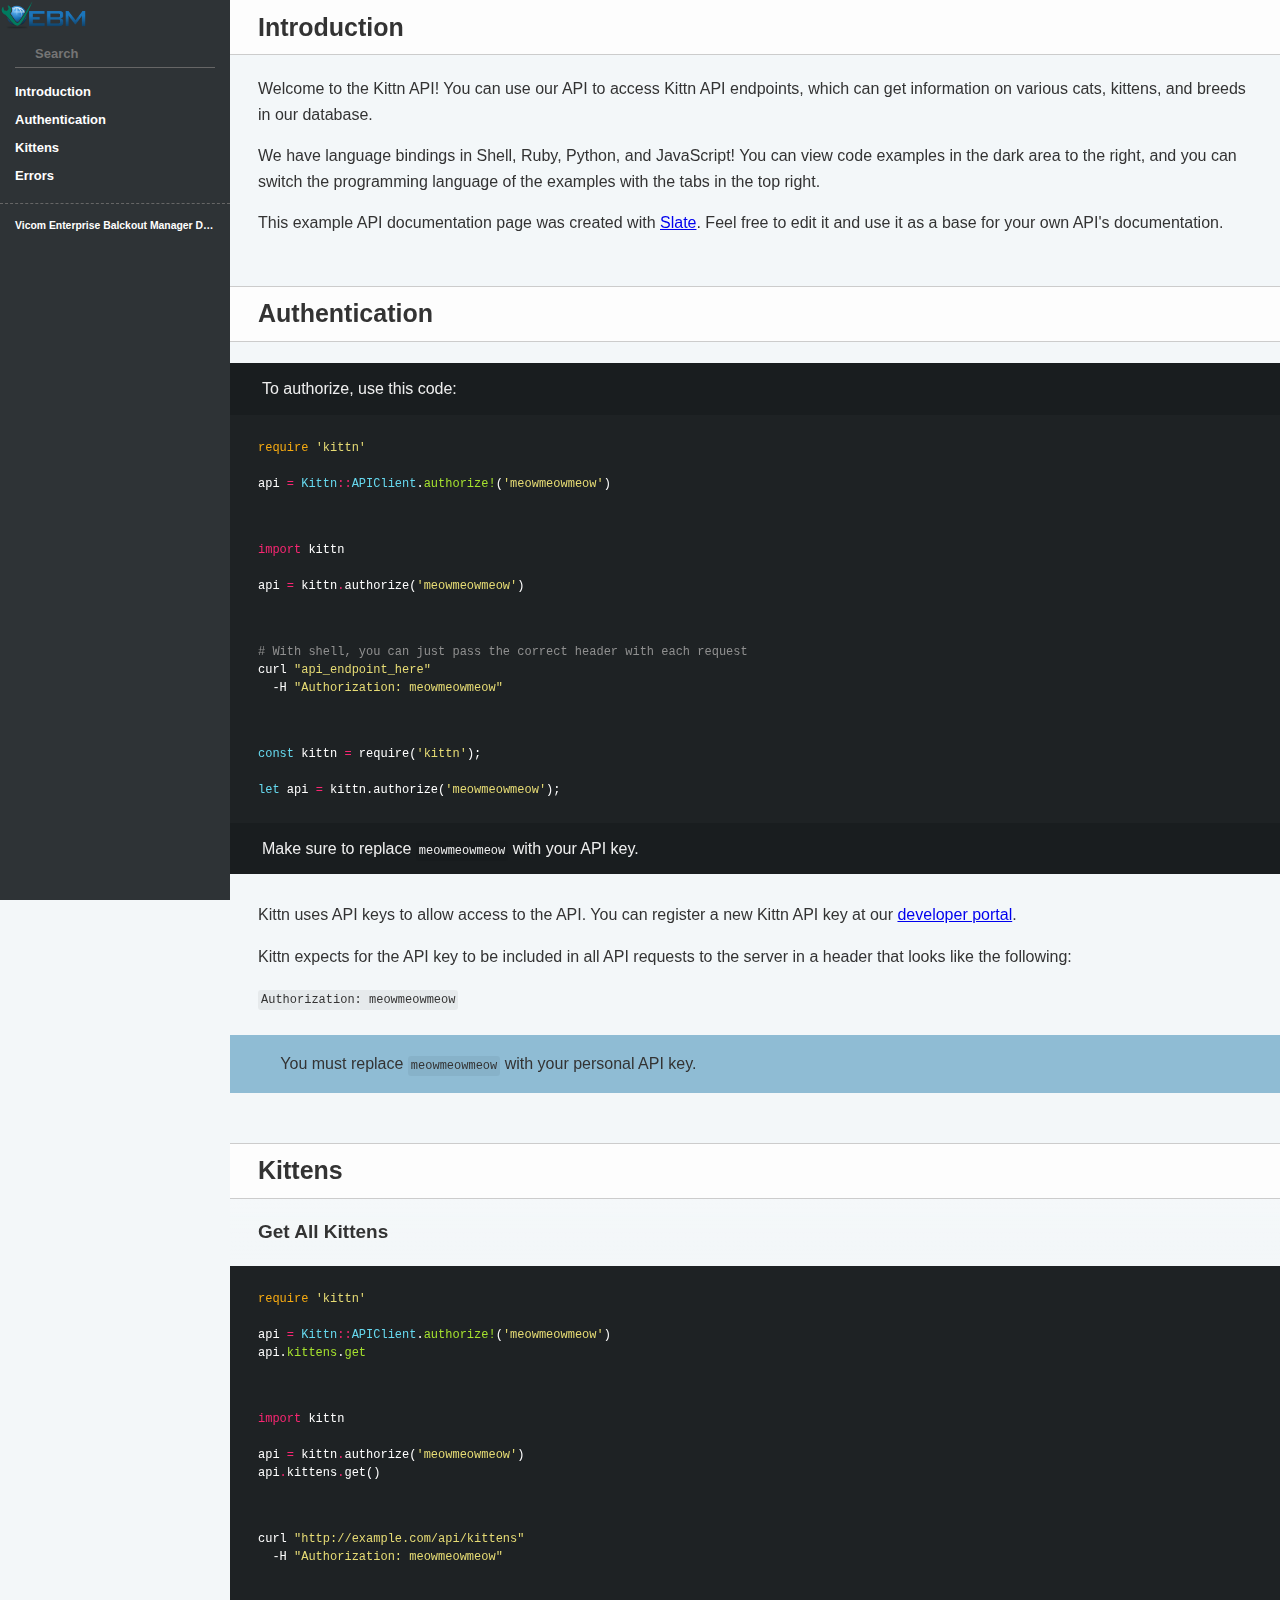
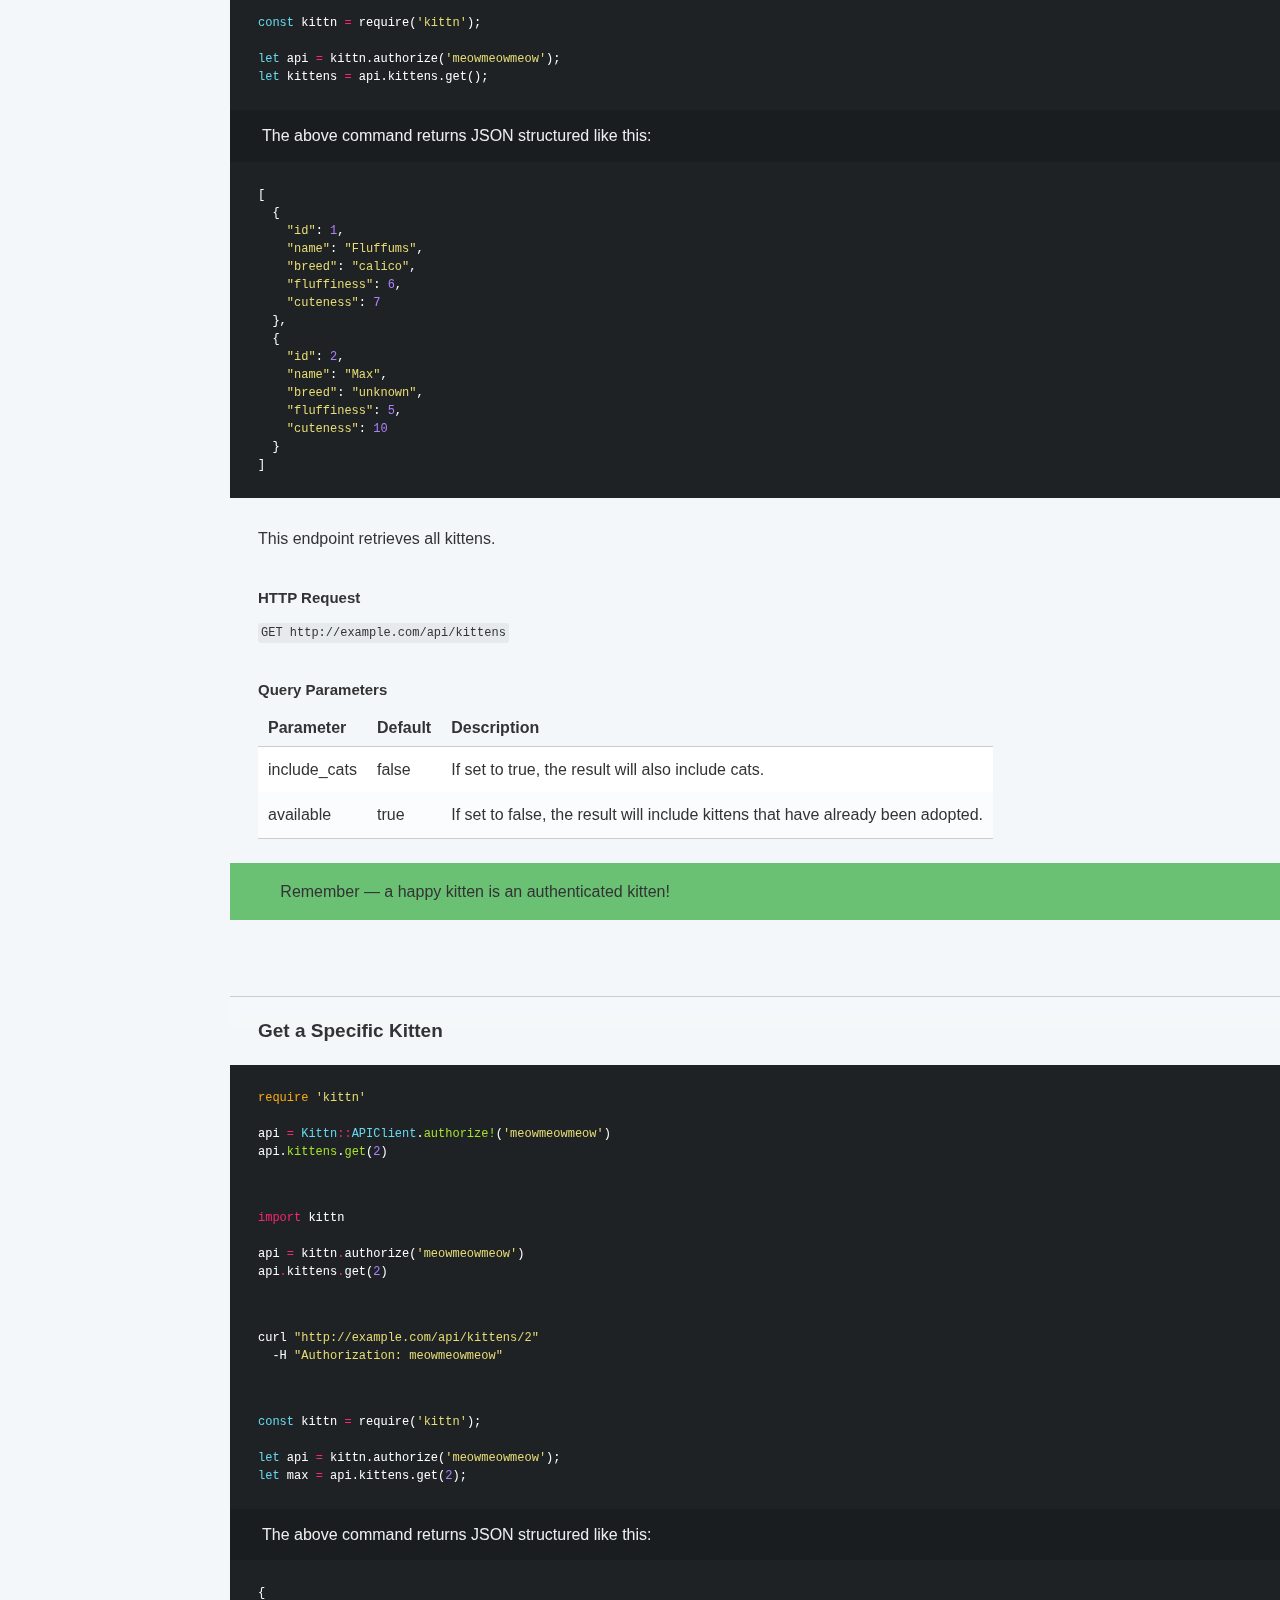
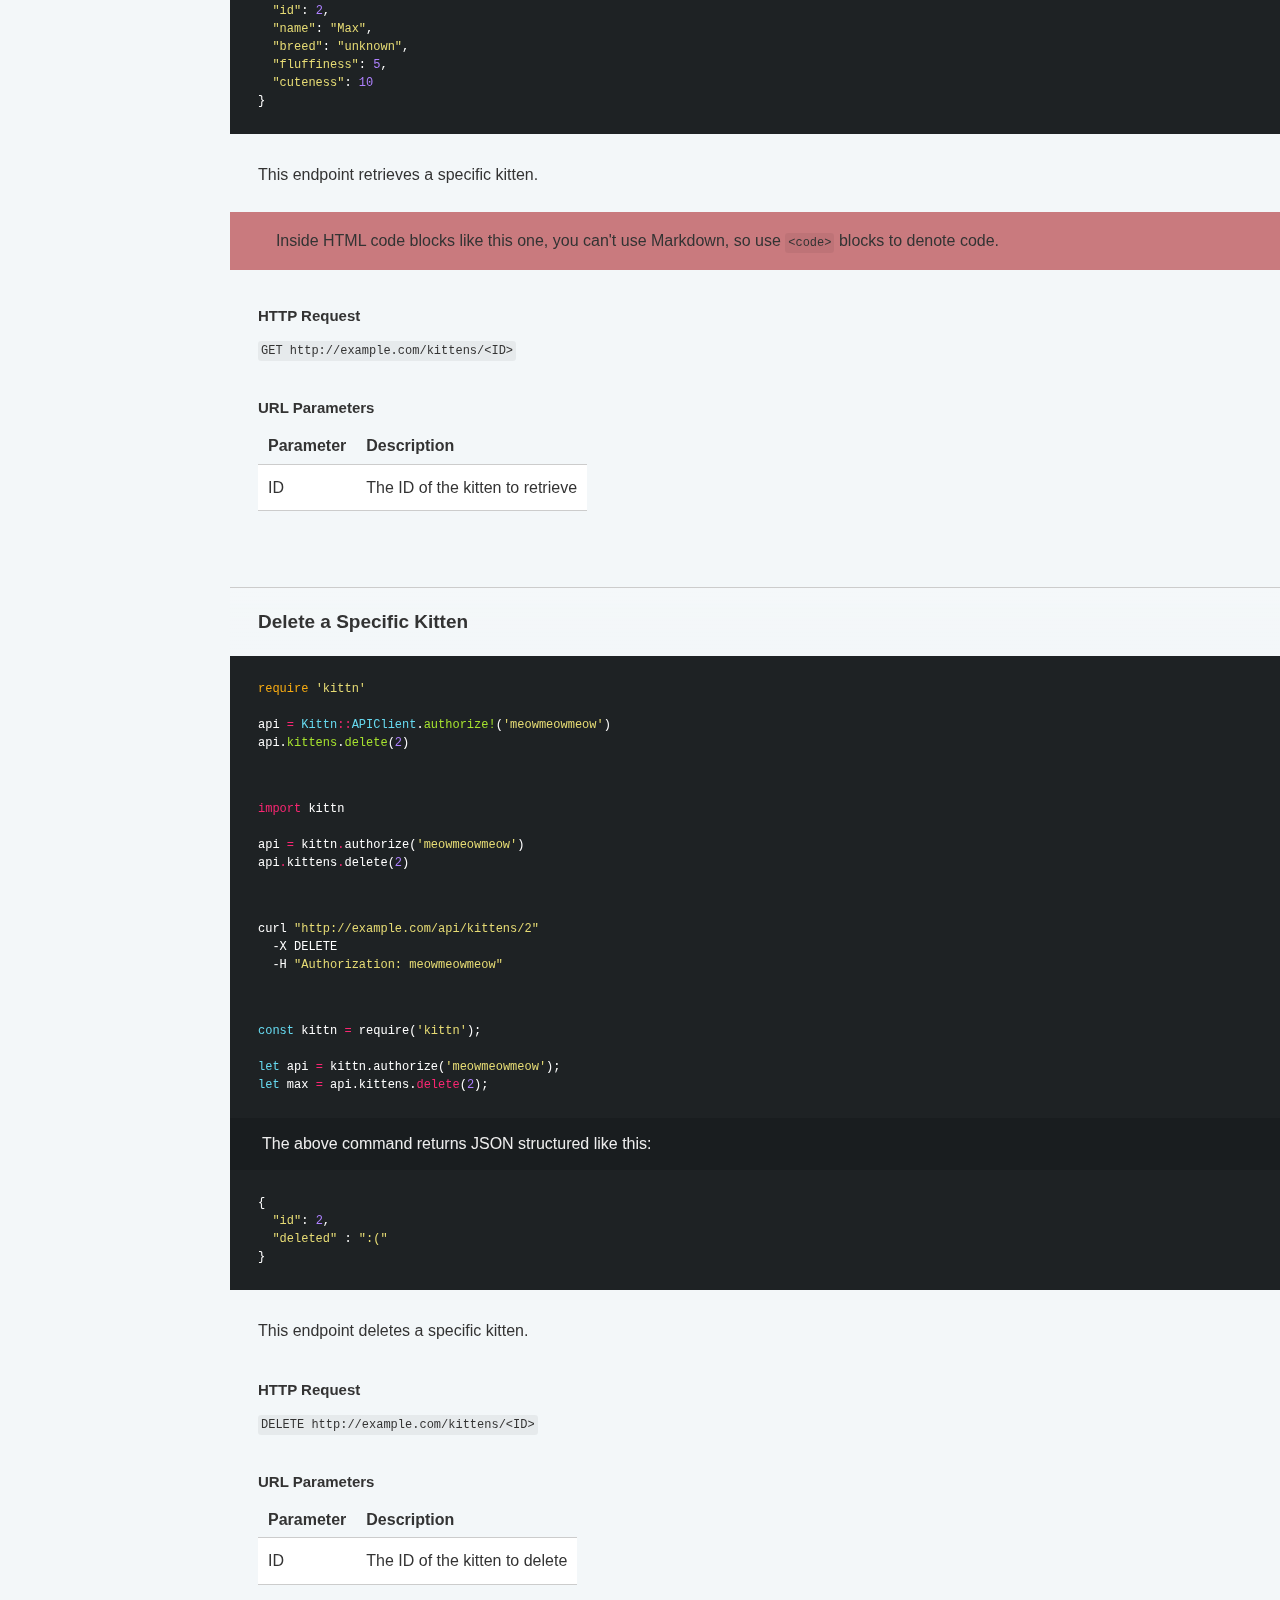
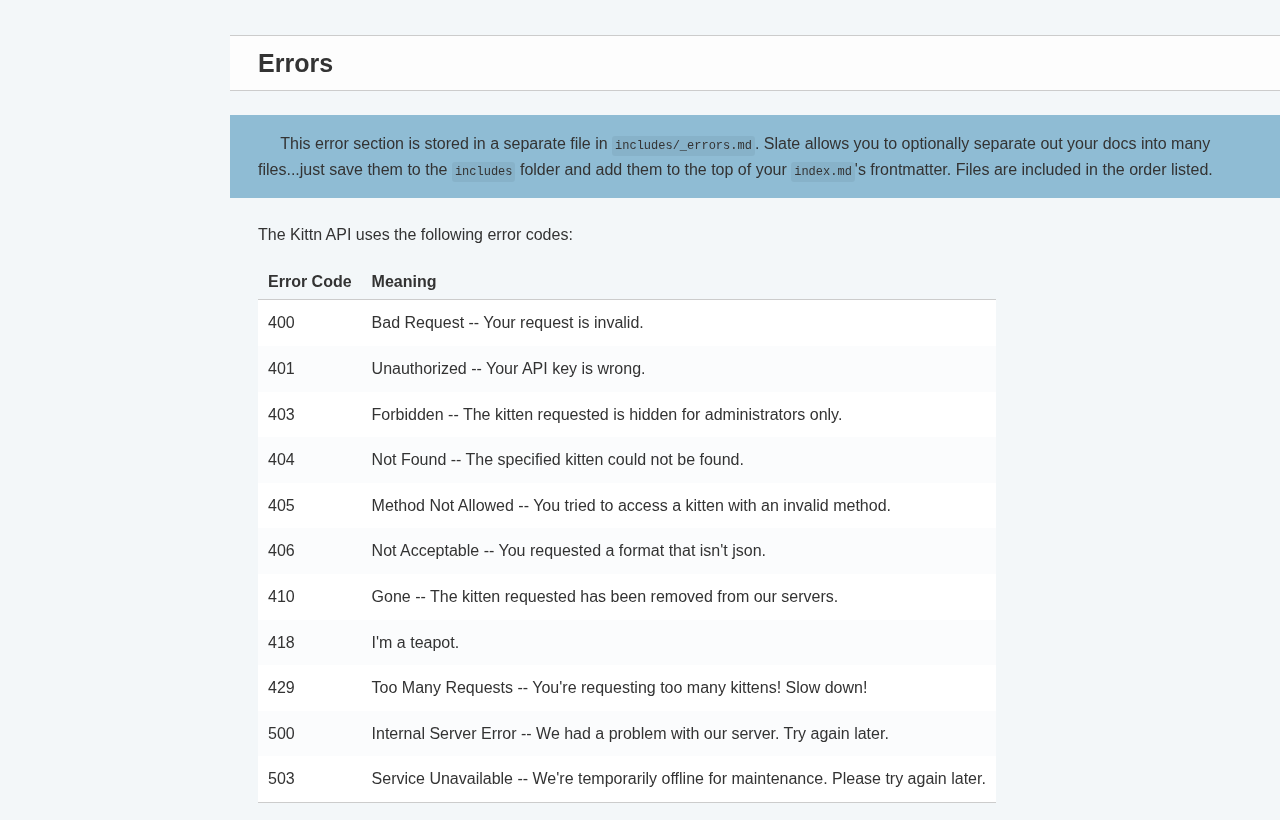
==== vebm.html @ 48ea7a24 "publish: Update index.md" ====
<!doctype html>
<html>
  <head>
    <meta charset="utf-8">
    <meta content="IE=edge,chrome=1" http-equiv="X-UA-Compatible">
    <meta name="viewport" content="width=device-width, initial-scale=1, maximum-scale=1">
    <title>EBM Reference</title>

    <style>
      .highlight table td { padding: 5px; }
.highlight table pre { margin: 0; }
.highlight .gh {
  color: #999999;
}
.highlight .sr {
  color: #f6aa11;
}
.highlight .go {
  color: #888888;
}
.highlight .gp {
  color: #555555;
}
.highlight .gs {
}
.highlight .gu {
  color: #aaaaaa;
}
.highlight .nb {
  color: #f6aa11;
}
.highlight .cm {
  color: #75715e;
}
.highlight .cp {
  color: #75715e;
}
.highlight .c1 {
  color: #75715e;
}
.highlight .cs {
  color: #75715e;
}
.highlight .c, .highlight .cd {
  color: #75715e;
}
.highlight .err {
  color: #960050;
}
.highlight .gr {
  color: #960050;
}
.highlight .gt {
  color: #960050;
}
.highlight .gd {
  color: #49483e;
}
.highlight .gi {
  color: #49483e;
}
.highlight .ge {
  color: #49483e;
}
.highlight .kc {
  color: #66d9ef;
}
.highlight .kd {
  color: #66d9ef;
}
.highlight .kr {
  color: #66d9ef;
}
.highlight .no {
  color: #66d9ef;
}
.highlight .kt {
  color: #66d9ef;
}
.highlight .mf {
  color: #ae81ff;
}
.highlight .mh {
  color: #ae81ff;
}
.highlight .il {
  color: #ae81ff;
}
.highlight .mi {
  color: #ae81ff;
}
.highlight .mo {
  color: #ae81ff;
}
.highlight .m, .highlight .mb, .highlight .mx {
  color: #ae81ff;
}
.highlight .sc {
  color: #ae81ff;
}
.highlight .se {
  color: #ae81ff;
}
.highlight .ss {
  color: #ae81ff;
}
.highlight .sd {
  color: #e6db74;
}
.highlight .s2 {
  color: #e6db74;
}
.highlight .sb {
  color: #e6db74;
}
.highlight .sh {
  color: #e6db74;
}
.highlight .si {
  color: #e6db74;
}
.highlight .sx {
  color: #e6db74;
}
.highlight .s1 {
  color: #e6db74;
}
.highlight .s {
  color: #e6db74;
}
.highlight .na {
  color: #a6e22e;
}
.highlight .nc {
  color: #a6e22e;
}
.highlight .nd {
  color: #a6e22e;
}
.highlight .ne {
  color: #a6e22e;
}
.highlight .nf {
  color: #a6e22e;
}
.highlight .vc {
  color: #ffffff;
}
.highlight .nn {
  color: #ffffff;
}
.highlight .nl {
  color: #ffffff;
}
.highlight .ni {
  color: #ffffff;
}
.highlight .bp {
  color: #ffffff;
}
.highlight .vg {
  color: #ffffff;
}
.highlight .vi {
  color: #ffffff;
}
.highlight .nv {
  color: #ffffff;
}
.highlight .w {
  color: #ffffff;
}
.highlight {
  color: #ffffff;
}
.highlight .n, .highlight .py, .highlight .nx {
  color: #ffffff;
}
.highlight .ow {
  color: #f92672;
}
.highlight .nt {
  color: #f92672;
}
.highlight .k, .highlight .kv {
  color: #f92672;
}
.highlight .kn {
  color: #f92672;
}
.highlight .kp {
  color: #f92672;
}
.highlight .o {
  color: #f92672;
}
    </style>
    <link href="stylesheets/screen.css" rel="stylesheet" media="screen" />
    <link href="stylesheets/print.css" rel="stylesheet" media="print" />
      <script src="javascripts/all.js"></script>
  </head>

  <body class="vebm" data-languages="[&quot;shell&quot;,&quot;ruby&quot;,&quot;python&quot;,&quot;javascript&quot;]">
    <a href="#" id="nav-button">
      <span>
        NAV
        <img src="images/navbar.png" alt="Navbar" />
      </span>
    </a>
    <div class="toc-wrapper">
      <img src="images/logo.png" class="logo" alt="Logo" />
        <div class="lang-selector">
              <a href="#" data-language-name="shell">shell</a>
              <a href="#" data-language-name="ruby">ruby</a>
              <a href="#" data-language-name="python">python</a>
              <a href="#" data-language-name="javascript">javascript</a>
        </div>
        <div class="search">
          <input type="text" class="search" id="input-search" placeholder="Search">
        </div>
        <ul class="search-results"></ul>
      <ul id="toc" class="toc-list-h1">
          <li>
            <a href="#introduction" class="toc-h1 toc-link" data-title="Introduction">Introduction</a>
          </li>
          <li>
            <a href="#authentication" class="toc-h1 toc-link" data-title="Authentication">Authentication</a>
          </li>
          <li>
            <a href="#kittens" class="toc-h1 toc-link" data-title="Kittens">Kittens</a>
              <ul class="toc-list-h2">
                  <li>
                    <a href="#get-all-kittens" class="toc-h2 toc-link" data-title="Get All Kittens">Get All Kittens</a>
                  </li>
                  <li>
                    <a href="#get-a-specific-kitten" class="toc-h2 toc-link" data-title="Get a Specific Kitten">Get a Specific Kitten</a>
                  </li>
                  <li>
                    <a href="#delete-a-specific-kitten" class="toc-h2 toc-link" data-title="Delete a Specific Kitten">Delete a Specific Kitten</a>
                  </li>
              </ul>
          </li>
          <li>
            <a href="#errors" class="toc-h1 toc-link" data-title="Errors">Errors</a>
          </li>
      </ul>
        <ul class="toc-footer">
            <li><a href='https://tumuvamsi.github.io/slate/'>Vicom Enterprise Balckout Manager Documentation</a></li>
        </ul>
    </div>
    <div class="page-wrapper">
      <div class="dark-box"></div>
      <div class="content">
        <h1 id='introduction'>Introduction</h1>
<p>Welcome to the Kittn API! You can use our API to access Kittn API endpoints, which can get information on various cats, kittens, and breeds in our database.</p>

<p>We have language bindings in Shell, Ruby, Python, and JavaScript! You can view code examples in the dark area to the right, and you can switch the programming language of the examples with the tabs in the top right.</p>

<p>This example API documentation page was created with <a href="https://github.com/lord/slate">Slate</a>. Feel free to edit it and use it as a base for your own API&#39;s documentation.</p>
<h1 id='authentication'>Authentication</h1>
<blockquote>
<p>To authorize, use this code:</p>
</blockquote>
<pre class="highlight ruby tab-ruby"><code><span class="nb">require</span> <span class="s1">'kittn'</span>

<span class="n">api</span> <span class="o">=</span> <span class="no">Kittn</span><span class="o">::</span><span class="no">APIClient</span><span class="p">.</span><span class="nf">authorize!</span><span class="p">(</span><span class="s1">'meowmeowmeow'</span><span class="p">)</span>
</code></pre><pre class="highlight python tab-python"><code><span class="kn">import</span> <span class="nn">kittn</span>

<span class="n">api</span> <span class="o">=</span> <span class="n">kittn</span><span class="o">.</span><span class="n">authorize</span><span class="p">(</span><span class="s">'meowmeowmeow'</span><span class="p">)</span>
</code></pre><pre class="highlight shell tab-shell"><code><span class="c"># With shell, you can just pass the correct header with each request</span>
curl <span class="s2">"api_endpoint_here"</span>
  -H <span class="s2">"Authorization: meowmeowmeow"</span>
</code></pre><pre class="highlight javascript tab-javascript"><code><span class="kr">const</span> <span class="nx">kittn</span> <span class="o">=</span> <span class="nx">require</span><span class="p">(</span><span class="s1">'kittn'</span><span class="p">);</span>

<span class="kd">let</span> <span class="nx">api</span> <span class="o">=</span> <span class="nx">kittn</span><span class="p">.</span><span class="nx">authorize</span><span class="p">(</span><span class="s1">'meowmeowmeow'</span><span class="p">);</span>
</code></pre>
<blockquote>
<p>Make sure to replace <code>meowmeowmeow</code> with your API key.</p>
</blockquote>

<p>Kittn uses API keys to allow access to the API. You can register a new Kittn API key at our <a href="http://example.com/developers">developer portal</a>.</p>

<p>Kittn expects for the API key to be included in all API requests to the server in a header that looks like the following:</p>

<p><code>Authorization: meowmeowmeow</code></p>

<aside class="notice">
You must replace <code>meowmeowmeow</code> with your personal API key.
</aside>
<h1 id='kittens'>Kittens</h1><h2 id='get-all-kittens'>Get All Kittens</h2><pre class="highlight ruby tab-ruby"><code><span class="nb">require</span> <span class="s1">'kittn'</span>

<span class="n">api</span> <span class="o">=</span> <span class="no">Kittn</span><span class="o">::</span><span class="no">APIClient</span><span class="p">.</span><span class="nf">authorize!</span><span class="p">(</span><span class="s1">'meowmeowmeow'</span><span class="p">)</span>
<span class="n">api</span><span class="p">.</span><span class="nf">kittens</span><span class="p">.</span><span class="nf">get</span>
</code></pre><pre class="highlight python tab-python"><code><span class="kn">import</span> <span class="nn">kittn</span>

<span class="n">api</span> <span class="o">=</span> <span class="n">kittn</span><span class="o">.</span><span class="n">authorize</span><span class="p">(</span><span class="s">'meowmeowmeow'</span><span class="p">)</span>
<span class="n">api</span><span class="o">.</span><span class="n">kittens</span><span class="o">.</span><span class="n">get</span><span class="p">()</span>
</code></pre><pre class="highlight shell tab-shell"><code>curl <span class="s2">"http://example.com/api/kittens"</span>
  -H <span class="s2">"Authorization: meowmeowmeow"</span>
</code></pre><pre class="highlight javascript tab-javascript"><code><span class="kr">const</span> <span class="nx">kittn</span> <span class="o">=</span> <span class="nx">require</span><span class="p">(</span><span class="s1">'kittn'</span><span class="p">);</span>

<span class="kd">let</span> <span class="nx">api</span> <span class="o">=</span> <span class="nx">kittn</span><span class="p">.</span><span class="nx">authorize</span><span class="p">(</span><span class="s1">'meowmeowmeow'</span><span class="p">);</span>
<span class="kd">let</span> <span class="nx">kittens</span> <span class="o">=</span> <span class="nx">api</span><span class="p">.</span><span class="nx">kittens</span><span class="p">.</span><span class="nx">get</span><span class="p">();</span>
</code></pre>
<blockquote>
<p>The above command returns JSON structured like this:</p>
</blockquote>
<pre class="highlight json tab-json"><code><span class="p">[</span><span class="w">
  </span><span class="p">{</span><span class="w">
    </span><span class="s2">"id"</span><span class="p">:</span><span class="w"> </span><span class="mi">1</span><span class="p">,</span><span class="w">
    </span><span class="s2">"name"</span><span class="p">:</span><span class="w"> </span><span class="s2">"Fluffums"</span><span class="p">,</span><span class="w">
    </span><span class="s2">"breed"</span><span class="p">:</span><span class="w"> </span><span class="s2">"calico"</span><span class="p">,</span><span class="w">
    </span><span class="s2">"fluffiness"</span><span class="p">:</span><span class="w"> </span><span class="mi">6</span><span class="p">,</span><span class="w">
    </span><span class="s2">"cuteness"</span><span class="p">:</span><span class="w"> </span><span class="mi">7</span><span class="w">
  </span><span class="p">},</span><span class="w">
  </span><span class="p">{</span><span class="w">
    </span><span class="s2">"id"</span><span class="p">:</span><span class="w"> </span><span class="mi">2</span><span class="p">,</span><span class="w">
    </span><span class="s2">"name"</span><span class="p">:</span><span class="w"> </span><span class="s2">"Max"</span><span class="p">,</span><span class="w">
    </span><span class="s2">"breed"</span><span class="p">:</span><span class="w"> </span><span class="s2">"unknown"</span><span class="p">,</span><span class="w">
    </span><span class="s2">"fluffiness"</span><span class="p">:</span><span class="w"> </span><span class="mi">5</span><span class="p">,</span><span class="w">
    </span><span class="s2">"cuteness"</span><span class="p">:</span><span class="w"> </span><span class="mi">10</span><span class="w">
  </span><span class="p">}</span><span class="w">
</span><span class="p">]</span><span class="w">
</span></code></pre>
<p>This endpoint retrieves all kittens.</p>
<h3 id='http-request'>HTTP Request</h3>
<p><code>GET http://example.com/api/kittens</code></p>
<h3 id='query-parameters'>Query Parameters</h3>
<table><thead>
<tr>
<th>Parameter</th>
<th>Default</th>
<th>Description</th>
</tr>
</thead><tbody>
<tr>
<td>include_cats</td>
<td>false</td>
<td>If set to true, the result will also include cats.</td>
</tr>
<tr>
<td>available</td>
<td>true</td>
<td>If set to false, the result will include kittens that have already been adopted.</td>
</tr>
</tbody></table>

<aside class="success">
Remember — a happy kitten is an authenticated kitten!
</aside>
<h2 id='get-a-specific-kitten'>Get a Specific Kitten</h2><pre class="highlight ruby tab-ruby"><code><span class="nb">require</span> <span class="s1">'kittn'</span>

<span class="n">api</span> <span class="o">=</span> <span class="no">Kittn</span><span class="o">::</span><span class="no">APIClient</span><span class="p">.</span><span class="nf">authorize!</span><span class="p">(</span><span class="s1">'meowmeowmeow'</span><span class="p">)</span>
<span class="n">api</span><span class="p">.</span><span class="nf">kittens</span><span class="p">.</span><span class="nf">get</span><span class="p">(</span><span class="mi">2</span><span class="p">)</span>
</code></pre><pre class="highlight python tab-python"><code><span class="kn">import</span> <span class="nn">kittn</span>

<span class="n">api</span> <span class="o">=</span> <span class="n">kittn</span><span class="o">.</span><span class="n">authorize</span><span class="p">(</span><span class="s">'meowmeowmeow'</span><span class="p">)</span>
<span class="n">api</span><span class="o">.</span><span class="n">kittens</span><span class="o">.</span><span class="n">get</span><span class="p">(</span><span class="mi">2</span><span class="p">)</span>
</code></pre><pre class="highlight shell tab-shell"><code>curl <span class="s2">"http://example.com/api/kittens/2"</span>
  -H <span class="s2">"Authorization: meowmeowmeow"</span>
</code></pre><pre class="highlight javascript tab-javascript"><code><span class="kr">const</span> <span class="nx">kittn</span> <span class="o">=</span> <span class="nx">require</span><span class="p">(</span><span class="s1">'kittn'</span><span class="p">);</span>

<span class="kd">let</span> <span class="nx">api</span> <span class="o">=</span> <span class="nx">kittn</span><span class="p">.</span><span class="nx">authorize</span><span class="p">(</span><span class="s1">'meowmeowmeow'</span><span class="p">);</span>
<span class="kd">let</span> <span class="nx">max</span> <span class="o">=</span> <span class="nx">api</span><span class="p">.</span><span class="nx">kittens</span><span class="p">.</span><span class="nx">get</span><span class="p">(</span><span class="mi">2</span><span class="p">);</span>
</code></pre>
<blockquote>
<p>The above command returns JSON structured like this:</p>
</blockquote>
<pre class="highlight json tab-json"><code><span class="p">{</span><span class="w">
  </span><span class="s2">"id"</span><span class="p">:</span><span class="w"> </span><span class="mi">2</span><span class="p">,</span><span class="w">
  </span><span class="s2">"name"</span><span class="p">:</span><span class="w"> </span><span class="s2">"Max"</span><span class="p">,</span><span class="w">
  </span><span class="s2">"breed"</span><span class="p">:</span><span class="w"> </span><span class="s2">"unknown"</span><span class="p">,</span><span class="w">
  </span><span class="s2">"fluffiness"</span><span class="p">:</span><span class="w"> </span><span class="mi">5</span><span class="p">,</span><span class="w">
  </span><span class="s2">"cuteness"</span><span class="p">:</span><span class="w"> </span><span class="mi">10</span><span class="w">
</span><span class="p">}</span><span class="w">
</span></code></pre>
<p>This endpoint retrieves a specific kitten.</p>

<aside class="warning">Inside HTML code blocks like this one, you can't use Markdown, so use <code>&lt;code&gt;</code> blocks to denote code.</aside>
<h3 id='http-request-2'>HTTP Request</h3>
<p><code>GET http://example.com/kittens/&lt;ID&gt;</code></p>
<h3 id='url-parameters'>URL Parameters</h3>
<table><thead>
<tr>
<th>Parameter</th>
<th>Description</th>
</tr>
</thead><tbody>
<tr>
<td>ID</td>
<td>The ID of the kitten to retrieve</td>
</tr>
</tbody></table>
<h2 id='delete-a-specific-kitten'>Delete a Specific Kitten</h2><pre class="highlight ruby tab-ruby"><code><span class="nb">require</span> <span class="s1">'kittn'</span>

<span class="n">api</span> <span class="o">=</span> <span class="no">Kittn</span><span class="o">::</span><span class="no">APIClient</span><span class="p">.</span><span class="nf">authorize!</span><span class="p">(</span><span class="s1">'meowmeowmeow'</span><span class="p">)</span>
<span class="n">api</span><span class="p">.</span><span class="nf">kittens</span><span class="p">.</span><span class="nf">delete</span><span class="p">(</span><span class="mi">2</span><span class="p">)</span>
</code></pre><pre class="highlight python tab-python"><code><span class="kn">import</span> <span class="nn">kittn</span>

<span class="n">api</span> <span class="o">=</span> <span class="n">kittn</span><span class="o">.</span><span class="n">authorize</span><span class="p">(</span><span class="s">'meowmeowmeow'</span><span class="p">)</span>
<span class="n">api</span><span class="o">.</span><span class="n">kittens</span><span class="o">.</span><span class="n">delete</span><span class="p">(</span><span class="mi">2</span><span class="p">)</span>
</code></pre><pre class="highlight shell tab-shell"><code>curl <span class="s2">"http://example.com/api/kittens/2"</span>
  -X DELETE
  -H <span class="s2">"Authorization: meowmeowmeow"</span>
</code></pre><pre class="highlight javascript tab-javascript"><code><span class="kr">const</span> <span class="nx">kittn</span> <span class="o">=</span> <span class="nx">require</span><span class="p">(</span><span class="s1">'kittn'</span><span class="p">);</span>

<span class="kd">let</span> <span class="nx">api</span> <span class="o">=</span> <span class="nx">kittn</span><span class="p">.</span><span class="nx">authorize</span><span class="p">(</span><span class="s1">'meowmeowmeow'</span><span class="p">);</span>
<span class="kd">let</span> <span class="nx">max</span> <span class="o">=</span> <span class="nx">api</span><span class="p">.</span><span class="nx">kittens</span><span class="p">.</span><span class="k">delete</span><span class="p">(</span><span class="mi">2</span><span class="p">);</span>
</code></pre>
<blockquote>
<p>The above command returns JSON structured like this:</p>
</blockquote>
<pre class="highlight json tab-json"><code><span class="p">{</span><span class="w">
  </span><span class="s2">"id"</span><span class="p">:</span><span class="w"> </span><span class="mi">2</span><span class="p">,</span><span class="w">
  </span><span class="s2">"deleted"</span><span class="w"> </span><span class="p">:</span><span class="w"> </span><span class="s2">":("</span><span class="w">
</span><span class="p">}</span><span class="w">
</span></code></pre>
<p>This endpoint deletes a specific kitten.</p>
<h3 id='http-request-3'>HTTP Request</h3>
<p><code>DELETE http://example.com/kittens/&lt;ID&gt;</code></p>
<h3 id='url-parameters-2'>URL Parameters</h3>
<table><thead>
<tr>
<th>Parameter</th>
<th>Description</th>
</tr>
</thead><tbody>
<tr>
<td>ID</td>
<td>The ID of the kitten to delete</td>
</tr>
</tbody></table>
<h1 id='errors'>Errors</h1>
<aside class="notice">
This error section is stored in a separate file in <code>includes/_errors.md</code>. Slate allows you to optionally separate out your docs into many files...just save them to the <code>includes</code> folder and add them to the top of your <code>index.md</code>'s frontmatter. Files are included in the order listed.
</aside>

<p>The Kittn API uses the following error codes:</p>

<table><thead>
<tr>
<th>Error Code</th>
<th>Meaning</th>
</tr>
</thead><tbody>
<tr>
<td>400</td>
<td>Bad Request -- Your request is invalid.</td>
</tr>
<tr>
<td>401</td>
<td>Unauthorized -- Your API key is wrong.</td>
</tr>
<tr>
<td>403</td>
<td>Forbidden -- The kitten requested is hidden for administrators only.</td>
</tr>
<tr>
<td>404</td>
<td>Not Found -- The specified kitten could not be found.</td>
</tr>
<tr>
<td>405</td>
<td>Method Not Allowed -- You tried to access a kitten with an invalid method.</td>
</tr>
<tr>
<td>406</td>
<td>Not Acceptable -- You requested a format that isn&#39;t json.</td>
</tr>
<tr>
<td>410</td>
<td>Gone -- The kitten requested has been removed from our servers.</td>
</tr>
<tr>
<td>418</td>
<td>I&#39;m a teapot.</td>
</tr>
<tr>
<td>429</td>
<td>Too Many Requests -- You&#39;re requesting too many kittens! Slow down!</td>
</tr>
<tr>
<td>500</td>
<td>Internal Server Error -- We had a problem with our server. Try again later.</td>
</tr>
<tr>
<td>503</td>
<td>Service Unavailable -- We&#39;re temporarily offline for maintenance. Please try again later.</td>
</tr>
</tbody></table>

      </div>
      <div class="dark-box">
          <div class="lang-selector">
                <a href="#" data-language-name="shell">shell</a>
                <a href="#" data-language-name="ruby">ruby</a>
                <a href="#" data-language-name="python">python</a>
                <a href="#" data-language-name="javascript">javascript</a>
          </div>
      </div>
    </div>
  </body>
</html>
---- stylesheets/screen.css ----
/*! normalize.css v3.0.2 | MIT License | git.io/normalize */html{font-family:sans-serif;-ms-text-size-adjust:100%;-webkit-text-size-adjust:100%}body{margin:0}article,aside,details,figcaption,figure,footer,header,hgroup,main,menu,nav,section,summary{display:block}audio,canvas,progress,video{display:inline-block;vertical-align:baseline}audio:not([controls]){display:none;height:0}[hidden],template{display:none}a{background-color:transparent}a:active,a:hover{outline:0}abbr[title]{border-bottom:1px dotted}b,strong{font-weight:bold}dfn{font-style:italic}h1{font-size:2em;margin:0.67em 0}mark{background:#ff0;color:#000}small{font-size:80%}sub,sup{font-size:75%;line-height:0;position:relative;vertical-align:baseline}sup{top:-0.5em}sub{bottom:-0.25em}img{border:0}svg:not(:root){overflow:hidden}figure{margin:1em 40px}hr{box-sizing:content-box;height:0}pre{overflow:auto}code,kbd,pre,samp{font-family:monospace, monospace;font-size:1em}button,input,optgroup,select,textarea{color:inherit;font:inherit;margin:0}button{overflow:visible}button,select{text-transform:none}button,html input[type="button"],input[type="reset"],input[type="submit"]{-webkit-appearance:button;cursor:pointer}button[disabled],html input[disabled]{cursor:default}button::-moz-focus-inner,input::-moz-focus-inner{border:0;padding:0}input{line-height:normal}input[type="checkbox"],input[type="radio"]{box-sizing:border-box;padding:0}input[type="number"]::-webkit-inner-spin-button,input[type="number"]::-webkit-outer-spin-button{height:auto}input[type="search"]{-webkit-appearance:textfield;box-sizing:content-box}input[type="search"]::-webkit-search-cancel-button,input[type="search"]::-webkit-search-decoration{-webkit-appearance:none}fieldset{border:1px solid #c0c0c0;margin:0 2px;padding:0.35em 0.625em 0.75em}legend{border:0;padding:0}textarea{overflow:auto}optgroup{font-weight:bold}table{border-collapse:collapse;border-spacing:0}td,th{padding:0}.content h1,.content h2,.content h3,.content h4,.content h5,.content h6,html,body{font-family:-apple-system, BlinkMacSystemFont, "Segoe UI", Roboto, Helvetica, Arial, sans-serif, "Apple Color Emoji", "Segoe UI Emoji", "Segoe UI Symbol";font-size:14px}.content h1,.content h2,.content h3,.content h4,.content h5,.content h6{font-weight:bold}.content code,.content pre{font-family:Consolas, Menlo, Monaco, "Lucida Console", "Liberation Mono", "DejaVu Sans Mono", "Bitstream Vera Sans Mono", "Courier New", monospace, serif;font-size:12px;line-height:1.5}.content code{word-break:break-all;-webkit-hyphens:auto;-ms-hyphens:auto;hyphens:auto}@font-face{font-family:'slate';src:url(../fonts/slate.eot?-syv14m);src:url(../fonts/slate.eot?#iefix-syv14m) format("embedded-opentype"),url(../fonts/slate.woff2?-syv14m) format("woff2"),url(../fonts/slate.woff?-syv14m) format("woff"),url(../fonts/slate.ttf?-syv14m) format("truetype"),url(../fonts/slate.svg?-syv14m#slate) format("svg");font-weight:normal;font-style:normal}.content aside.warning:before,.content aside.notice:before,.content aside.success:before,.toc-wrapper>.search:before{font-family:'slate';speak:none;font-style:normal;font-weight:normal;font-variant:normal;text-transform:none;line-height:1}.content aside.warning:before{content:"\e600"}.content aside.notice:before{content:"\e602"}.content aside.success:before{content:"\e606"}.toc-wrapper>.search:before{content:"\e607"}html,body{color:#333;padding:0;margin:0;-webkit-font-smoothing:antialiased;-moz-osx-font-smoothing:grayscale;background-color:#F3F7F9;height:100%;-webkit-text-size-adjust:none}#toc>ul>li>a>span{float:right;background-color:#2484FF;border-radius:40px;width:20px}.toc-wrapper{transition:left 0.3s ease-in-out;overflow-y:auto;overflow-x:hidden;position:fixed;z-index:30;top:0;left:0;bottom:0;width:230px;background-color:#2E3336;font-size:13px;font-weight:bold}.toc-wrapper .lang-selector{display:none}.toc-wrapper .lang-selector a{padding-top:0.5em;padding-bottom:0.5em}.toc-wrapper .logo{display:block;max-width:100%;margin-bottom:0px}.toc-wrapper>.search{position:relative}.toc-wrapper>.search input{background:#2E3336;border-width:0 0 1px 0;border-color:#666;padding:6px 0 6px 20px;box-sizing:border-box;margin:10px 15px;width:200px;outline:none;color:#fff;border-radius:0}.toc-wrapper>.search:before{position:absolute;top:17px;left:15px;color:#fff}.toc-wrapper .search-results{margin-top:0;box-sizing:border-box;height:0;overflow-y:auto;overflow-x:hidden;transition-property:height, margin;transition-duration:180ms;transition-timing-function:ease-in-out;background:#1E2224}.toc-wrapper .search-results.visible{height:30%;margin-bottom:1em}.toc-wrapper .search-results li{margin:1em 15px;line-height:1}.toc-wrapper .search-results a{color:#fff;text-decoration:none}.toc-wrapper .search-results a:hover{text-decoration:underline}.toc-wrapper ul,.toc-wrapper li{list-style:none;margin:0;padding:0;line-height:28px}.toc-wrapper li{color:#fff;transition-property:background;transition-timing-function:linear;transition-duration:200ms}.toc-wrapper .toc-link.active{background-color:#0F75D4;color:#fff}.toc-wrapper .toc-link.active-parent{background-color:#1E2224;color:#fff}.toc-wrapper .toc-list-h2{display:none;background-color:#1E2224;font-weight:500}.toc-wrapper .toc-h2{padding-left:25px;font-size:12px}.toc-wrapper .toc-footer{padding:1em 0;margin-top:1em;border-top:1px dashed #666}.toc-wrapper .toc-footer li,.toc-wrapper .toc-footer a{color:#fff;text-decoration:none}.toc-wrapper .toc-footer a:hover{text-decoration:underline}.toc-wrapper .toc-footer li{font-size:0.8em;line-height:1.7;text-decoration:none}.toc-link,.toc-footer li{padding:0 15px 0 15px;display:block;overflow-x:hidden;white-space:nowrap;text-overflow:ellipsis;text-decoration:none;color:#fff;transition-property:background;transition-timing-function:linear;transition-duration:130ms}#nav-button{padding:0 1.5em 5em 0;display:none;position:fixed;top:0;left:0;z-index:100;color:#000;text-decoration:none;font-weight:bold;opacity:0.7;line-height:16px;transition:left 0.3s ease-in-out}#nav-button span{display:block;padding:6px 6px 6px;background-color:rgba(243,247,249,0.7);transform-origin:0 0;transform:rotate(-90deg) translate(-100%, 0);border-radius:0 0 0 5px}#nav-button img{height:16px;vertical-align:bottom}#nav-button:hover{opacity:1}#nav-button.open{left:230px}.page-wrapper{margin-left:230px;position:relative;z-index:10;background-color:#F3F7F9;min-height:100%;padding-bottom:1px}.page-wrapper .dark-box{width:50%;background-color:#2E3336;position:absolute;right:0;top:0;bottom:0}.page-wrapper .lang-selector{position:fixed;z-index:50;border-bottom:5px solid #2E3336}.lang-selector{background-color:#1E2224;width:100%;font-weight:bold}.lang-selector a{display:block;float:left;color:#fff;text-decoration:none;padding:0 10px;line-height:30px;outline:0}.lang-selector a:active,.lang-selector a:focus{background-color:#111;color:#fff}.lang-selector a.active{background-color:#2E3336;color:#fff}.lang-selector:after{content:'';clear:both;display:block}.content{-webkit-transform:translateZ(0);position:relative;z-index:30}.content:after{content:'';display:block;clear:both}.content>h1,.content>h2,.content>h3,.content>h4,.content>h5,.content>h6,.content>p,.content>table,.content>ul,.content>ol,.content>aside,.content>dl{margin-right:50%;padding:0 28px;box-sizing:border-box;display:block}.content>ul,.content>ol{padding-left:43px}.content>h1,.content>h2,.content>div{clear:both}.content h1{font-size:25px;padding-top:0.5em;padding-bottom:0.5em;margin-bottom:21px;margin-top:2em;border-top:1px solid #ccc;border-bottom:1px solid #ccc;background-color:#fdfdfd}.content h1:first-child,.content div:first-child+h1{border-top-width:0;margin-top:0}.content h2{font-size:19px;margin-top:4em;margin-bottom:0;border-top:1px solid #ccc;padding-top:1.2em;padding-bottom:1.2em;background-image:linear-gradient(to bottom, rgba(255,255,255,0.2), rgba(255,255,255,0))}.content h1+h2,.content h1+div+h2{margin-top:-21px;border-top:none}.content h3,.content h4,.content h5,.content h6{font-size:15px;margin-top:2.5em;margin-bottom:0.8em}.content h4,.content h5,.content h6{font-size:10px}.content hr{margin:2em 0;border-top:2px solid #2E3336;border-bottom:2px solid #F3F7F9}.content table{margin-bottom:1em;overflow:auto}.content table th,.content table td{text-align:left;vertical-align:top;line-height:1.6}.content table th code,.content table td code{white-space:nowrap}.content table th{padding:5px 10px;border-bottom:1px solid #ccc;vertical-align:bottom}.content table td{padding:10px}.content table tr:last-child{border-bottom:1px solid #ccc}.content table tr:nth-child(odd)>td{background-color:white}.content table tr:nth-child(even)>td{background-color:#fbfcfd}.content dt{font-weight:bold}.content dd{margin-left:15px}.content p,.content li,.content dt,.content dd{line-height:1.6;margin-top:0}.content img{max-width:100%}.content code{background-color:rgba(0,0,0,0.05);padding:3px;border-radius:3px}.content pre>code{background-color:transparent;padding:0}.content aside{padding-top:1em;padding-bottom:1em;margin-top:1.5em;margin-bottom:1.5em;background:#8fbcd4;line-height:1.6}.content aside.warning{background-color:#c97a7e}.content aside.success{background-color:#6ac174}.content aside:before{vertical-align:middle;padding-right:0.5em;font-size:14px}.content .search-highlight{padding:2px;margin:-3px;border-radius:4px;border:1px solid #F7E633;background:linear-gradient(to top left, #F7E633 0%, #F1D32F 100%)}.content pre,.content blockquote{background-color:#1E2224;color:#fff;margin:0;width:50%;float:right;clear:right;box-sizing:border-box}.content pre>p,.content blockquote>p{margin:0}.content pre a,.content blockquote a{color:#fff;text-decoration:none;border-bottom:dashed 1px #ccc}.content pre{padding-top:2em;padding-bottom:2em;padding:2em 28px}.content blockquote>p{background-color:#191D1F;padding:13px 2em;color:#eee}@media (max-width: 930px){.toc-wrapper{left:-230px}.toc-wrapper.open{left:0}.page-wrapper{margin-left:0}#nav-button{display:block}.toc-link{padding-top:0.3em;padding-bottom:0.3em}}@media (max-width: 700px){.dark-box{display:none}.content>h1,.content>h2,.content>h3,.content>h4,.content>h5,.content>h6,.content>p,.content>table,.content>ul,.content>ol,.content>aside,.content>dl{margin-right:0}.toc-wrapper .lang-selector{display:block}.page-wrapper .lang-selector{display:none}.content pre,.content blockquote{width:auto;float:none}.content>pre+h1,.content>blockquote+h1,.content>pre+h2,.content>blockquote+h2,.content>pre+h3,.content>blockquote+h3,.content>pre+h4,.content>blockquote+h4,.content>pre+h5,.content>blockquote+h5,.content>pre+h6,.content>blockquote+h6,.content>pre+p,.content>blockquote+p,.content>pre+table,.content>blockquote+table,.content>pre+ul,.content>blockquote+ul,.content>pre+ol,.content>blockquote+ol,.content>pre+aside,.content>blockquote+aside,.content>pre+dl,.content>blockquote+dl{margin-top:28px}}.highlight .c,.highlight .cm,.highlight .c1,.highlight .cs{color:#909090}.highlight,.highlight .w{background-color:#1E2224}.dark-box{display:none}.content>h1,.content>h2,.content>h3,.content>h4,.content>h5,.content>h6,.content>p,.content>table,.content>ul,.content>ol,.content>aside,.content>dl{margin-right:0}#slateWrapper .tocify-wrapper .lang-selector{display:block}#slateWrapper .page-wrapper .lang-selector{display:none}#slateWrapper .content>h1,#slateWrapper .content>h2,#slateWrapper .content>h3,#slateWrapper .content>h4,#slateWrapper .content>h5,#slateWrapper .content>h6,#slateWrapper .content>p,#slateWrapper .content>table,#slateWrapper .content>ul,#slateWrapper .content>ol,#slateWrapper .content>aside,#slateWrapper .content>dl{margin-right:auto}#slateWrapper .content pre,#slateWrapper .content blockquote{margin:0;width:100%;float:none;clear:right;max-height:none}body{font-size:16px}.content pre,.content blockquote{width:auto;float:none}.content>pre+h1,.content>blockquote+h1,.content>pre+h2,.content>blockquote+h2,.content>pre+h3,.content>blockquote+h3,.content>pre+h4,.content>blockquote+h4,.content>pre+h5,.content>blockquote+h5,.content>pre+h6,.content>blockquote+h6,.content>pre+p,.content>blockquote+p,.content>pre+table,.content>blockquote+table,.content>pre+ul,.content>blockquote+ul,.content>pre+ol,.content>blockquote+ol,.content>pre+aside,.content>blockquote+aside,.content>pre+dl,.content>blockquote+dl{margin-top:28px}
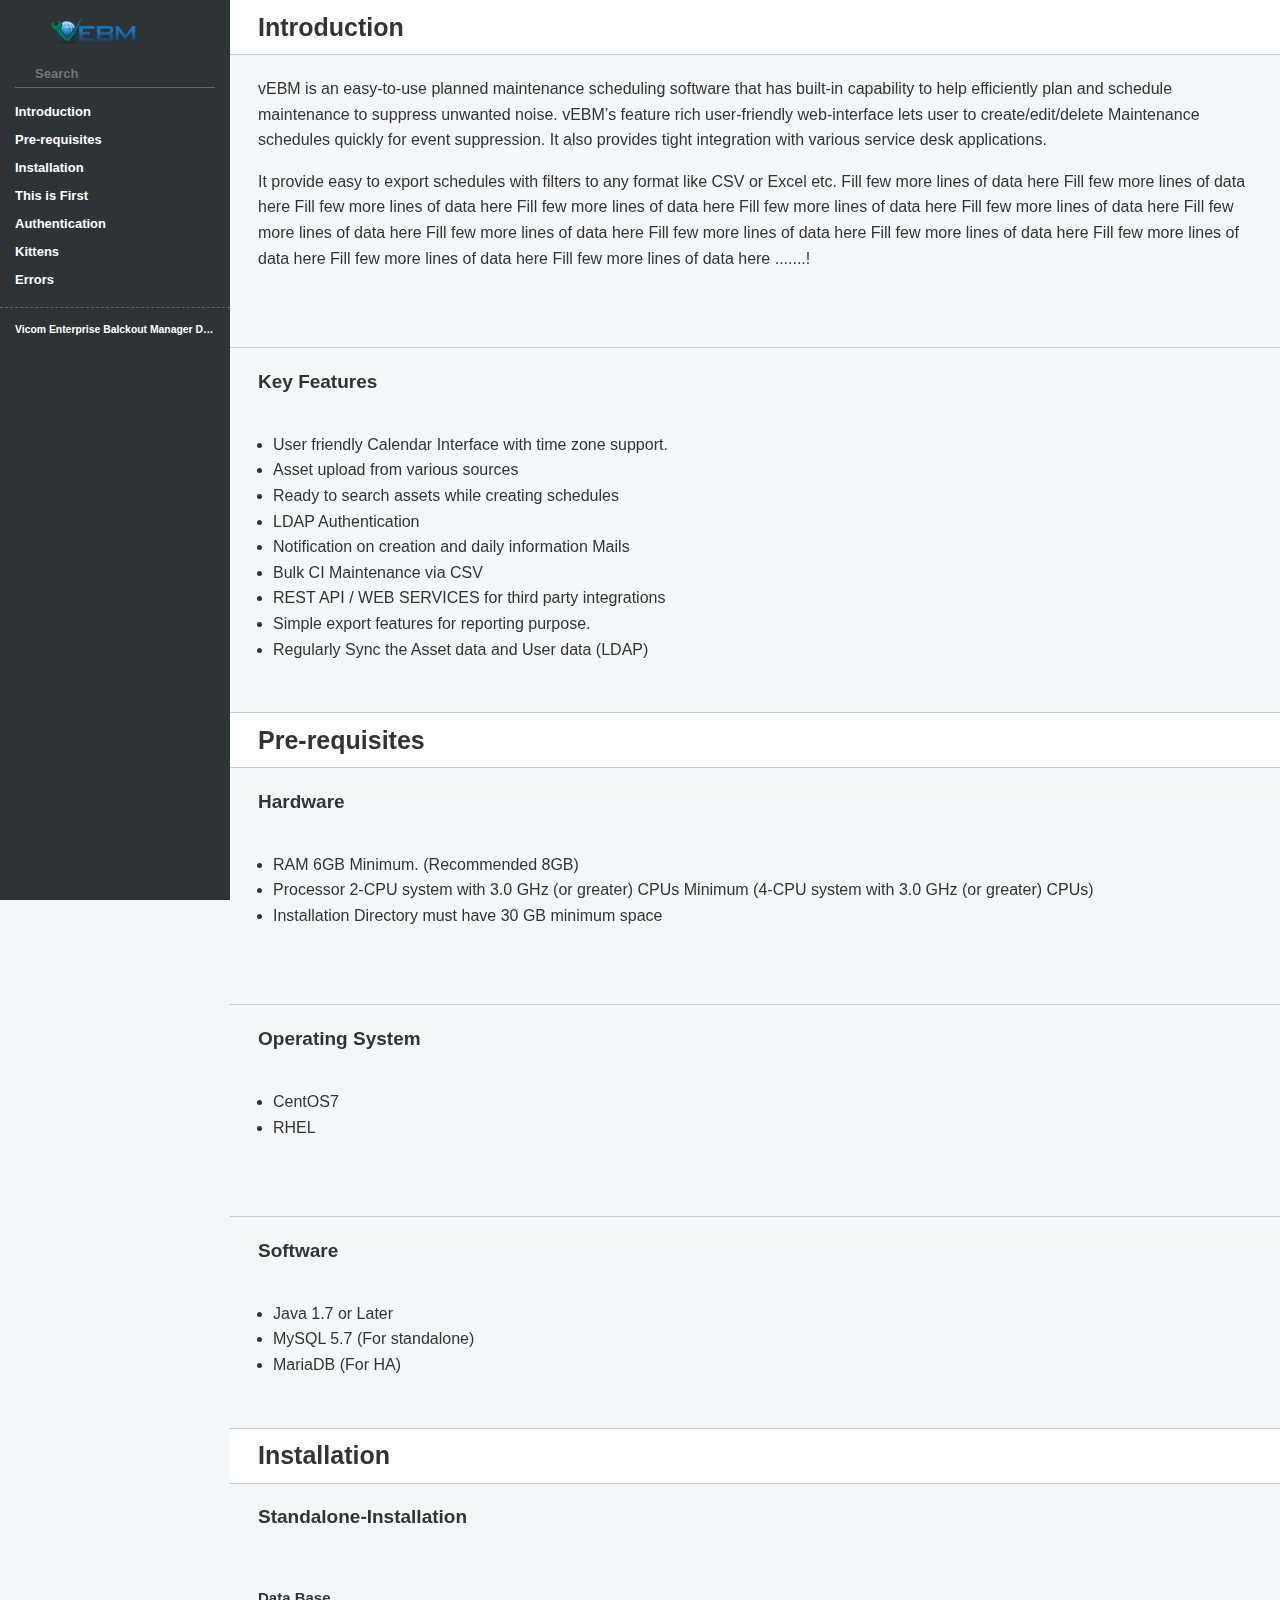
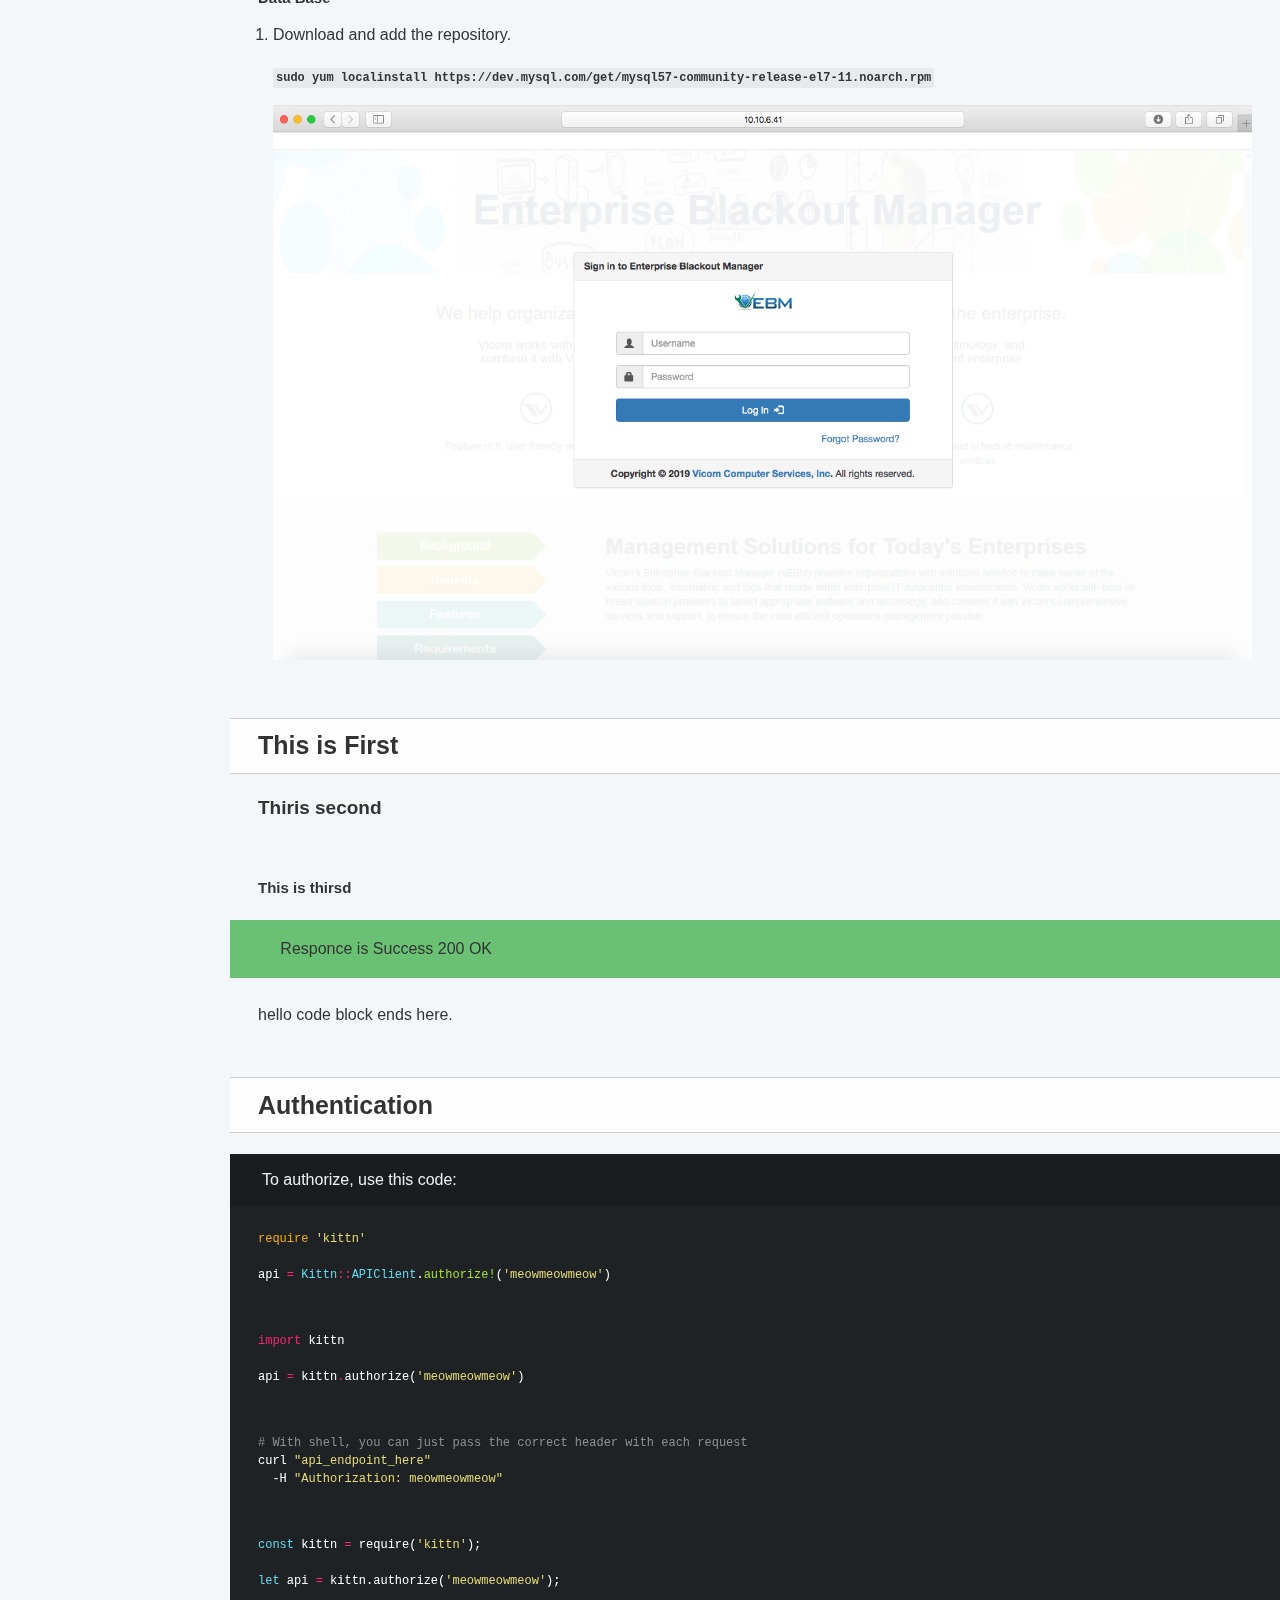
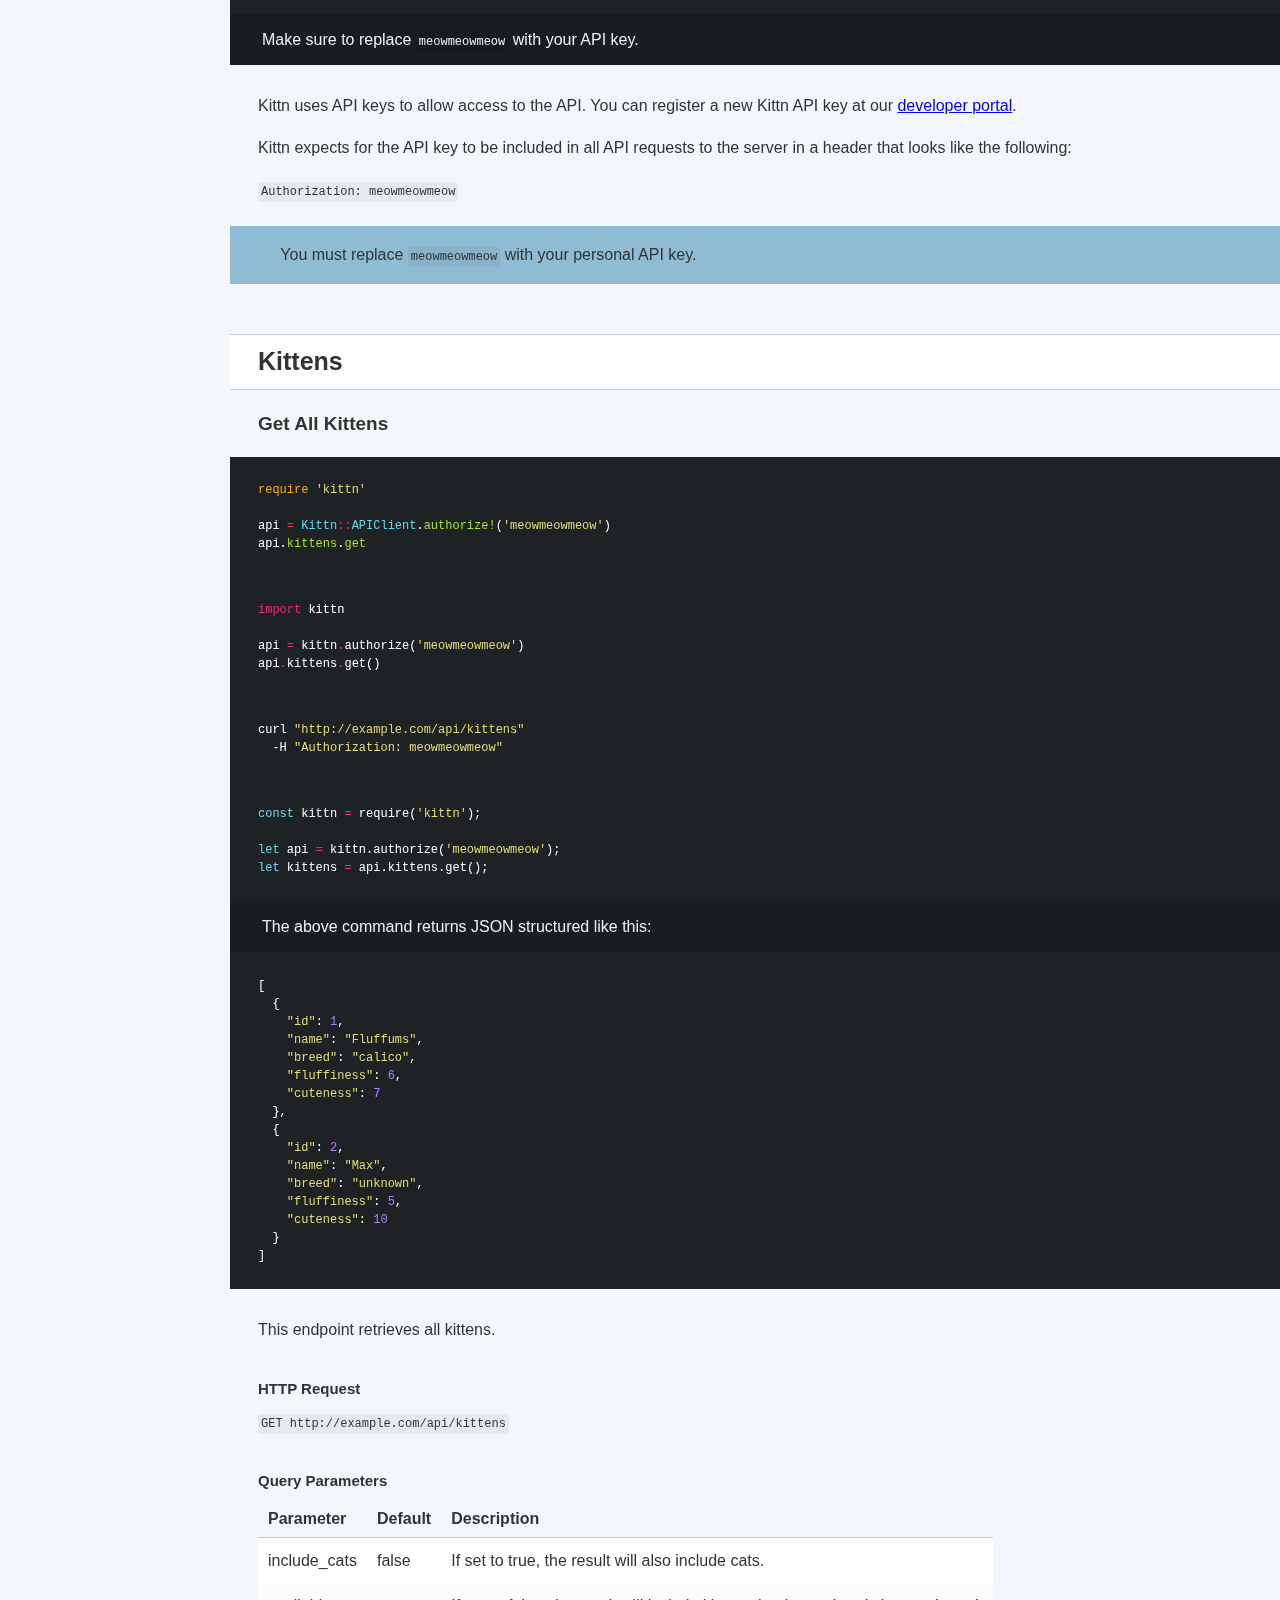
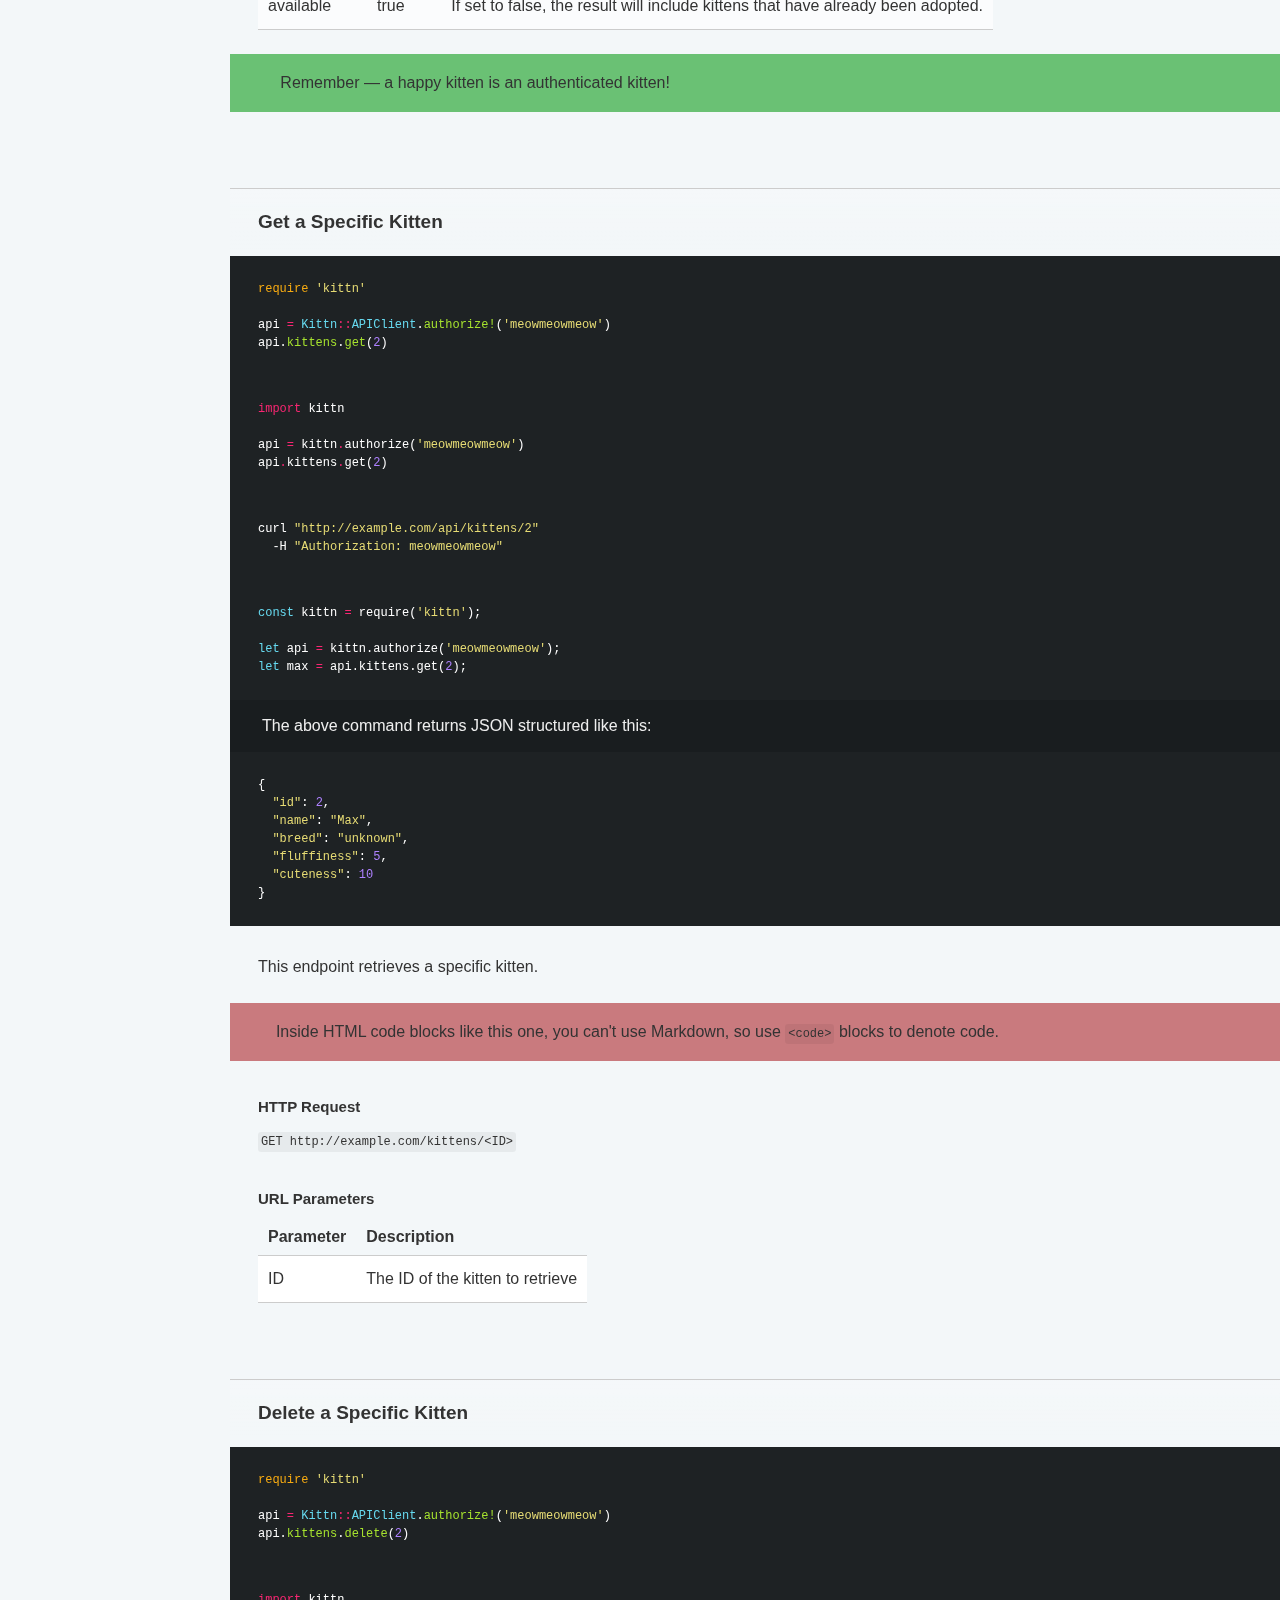
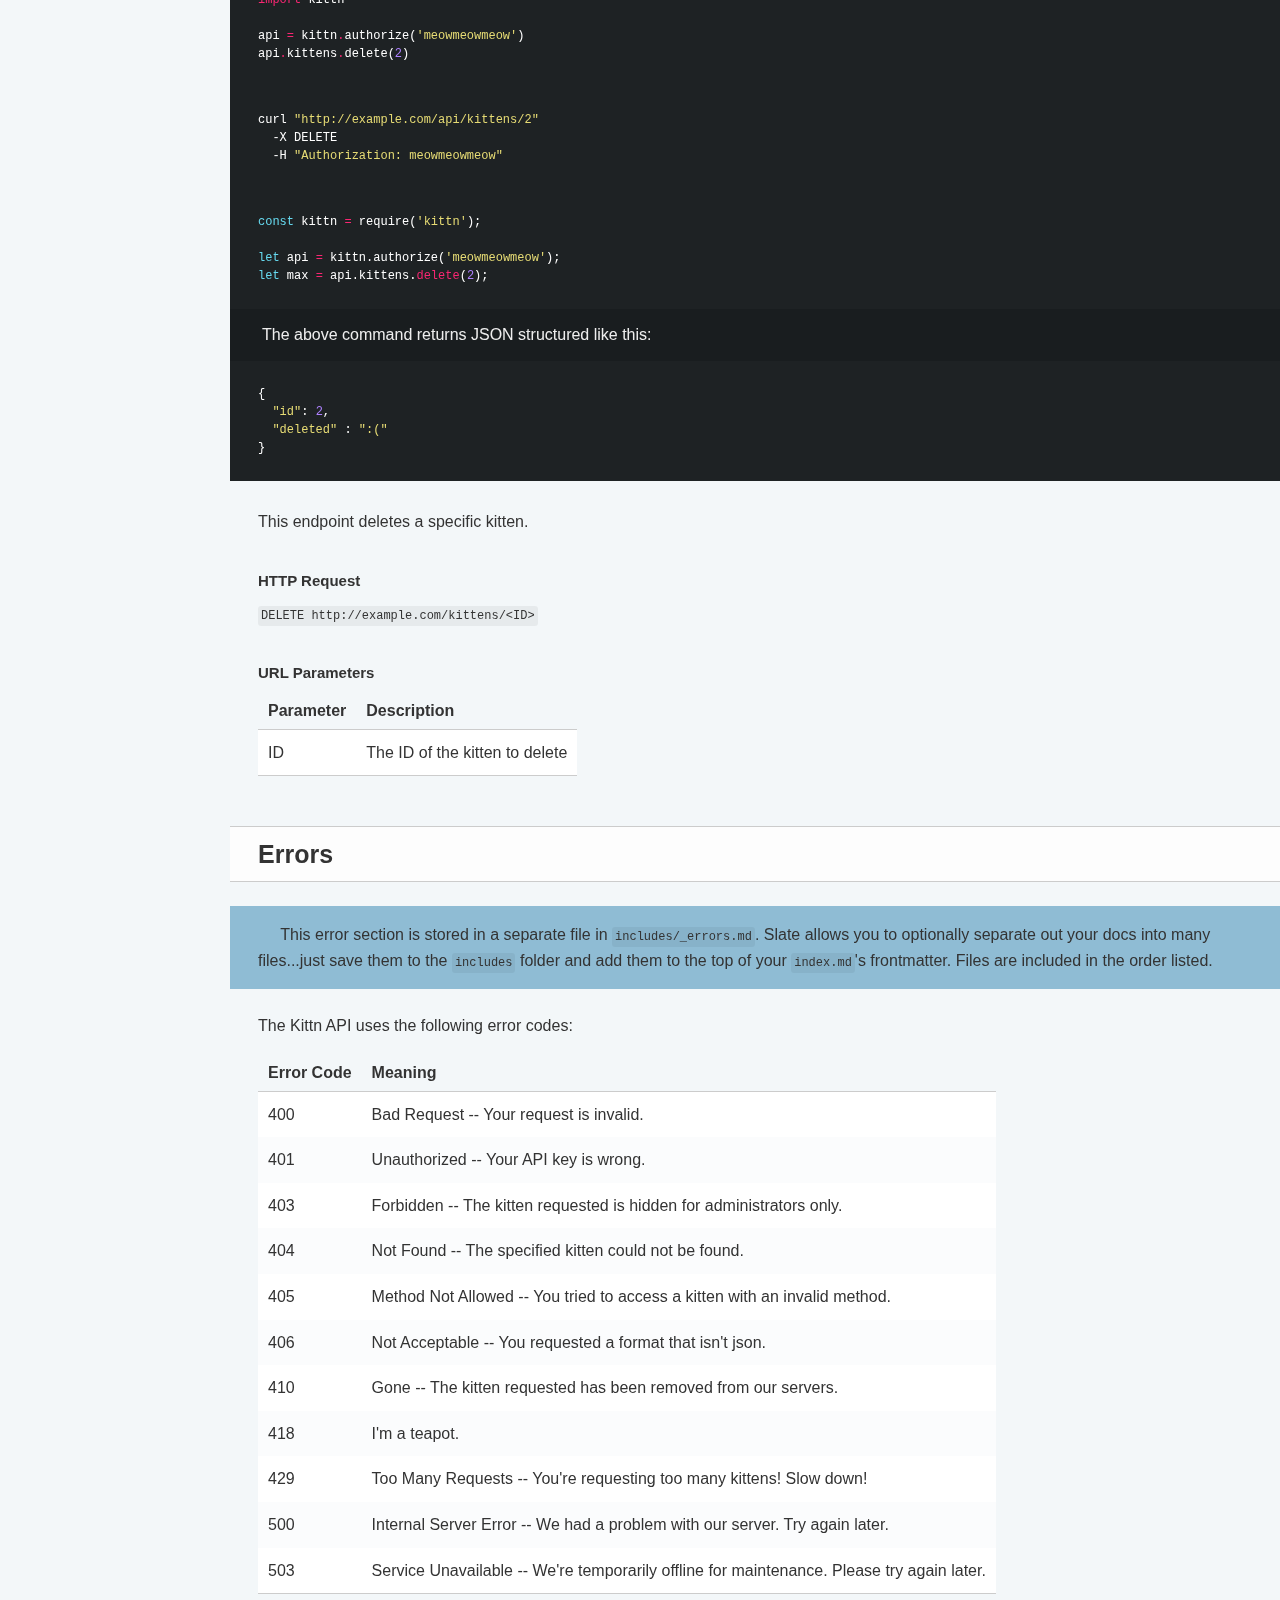
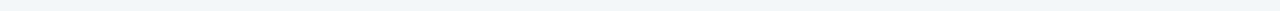
==== commit 7f98f17a: "publish: Update index.md" ====
--- a/vebm.html
+++ b/vebm.html
@@ -223,6 +223,41 @@
       <ul id="toc" class="toc-list-h1">
           <li>
             <a href="#introduction" class="toc-h1 toc-link" data-title="Introduction">Introduction</a>
+              <ul class="toc-list-h2">
+                  <li>
+                    <a href="#key-features" class="toc-h2 toc-link" data-title="Key Features">Key Features</a>
+                  </li>
+              </ul>
+          </li>
+          <li>
+            <a href="#pre-requisites" class="toc-h1 toc-link" data-title="Pre-requisites">Pre-requisites</a>
+              <ul class="toc-list-h2">
+                  <li>
+                    <a href="#hardware" class="toc-h2 toc-link" data-title="Hardware">Hardware</a>
+                  </li>
+                  <li>
+                    <a href="#operating-system" class="toc-h2 toc-link" data-title="Operating System">Operating System</a>
+                  </li>
+                  <li>
+                    <a href="#software" class="toc-h2 toc-link" data-title="Software">Software</a>
+                  </li>
+              </ul>
+          </li>
+          <li>
+            <a href="#installation" class="toc-h1 toc-link" data-title="Installation">Installation</a>
+              <ul class="toc-list-h2">
+                  <li>
+                    <a href="#standalone-installation" class="toc-h2 toc-link" data-title="Standalone-Installation">Standalone-Installation</a>
+                  </li>
+              </ul>
+          </li>
+          <li>
+            <a href="#this-is-first" class="toc-h1 toc-link" data-title="This is First">This is First</a>
+              <ul class="toc-list-h2">
+                  <li>
+                    <a href="#thiris-second" class="toc-h2 toc-link" data-title="Thiris second">Thiris second</a>
+                  </li>
+              </ul>
           </li>
           <li>
             <a href="#authentication" class="toc-h1 toc-link" data-title="Authentication">Authentication</a>
@@ -253,11 +288,52 @@
       <div class="dark-box"></div>
       <div class="content">
         <h1 id='introduction'>Introduction</h1>
-<p>Welcome to the Kittn API! You can use our API to access Kittn API endpoints, which can get information on various cats, kittens, and breeds in our database.</p>
-
-<p>We have language bindings in Shell, Ruby, Python, and JavaScript! You can view code examples in the dark area to the right, and you can switch the programming language of the examples with the tabs in the top right.</p>
-
-<p>This example API documentation page was created with <a href="https://github.com/lord/slate">Slate</a>. Feel free to edit it and use it as a base for your own API&#39;s documentation.</p>
+<p>vEBM is an easy-to-use planned maintenance scheduling software that has built-in capability to help efficiently plan and schedule maintenance to suppress unwanted noise. vEBM’s feature rich user-friendly web-interface lets user to create/edit/delete Maintenance schedules quickly for event suppression. It also provides tight integration with various service desk applications.</p> 
+
+<p>It provide easy to export schedules with filters to any format like CSV or Excel etc. Fill few more lines of data here Fill few more lines of data here Fill few more lines of data here Fill few more lines of data here Fill few more lines of data here Fill few more lines of data here Fill few more lines of data here Fill few more lines of data here Fill few more lines of data here Fill few more lines of data here Fill few more lines of data here Fill few more lines of data here Fill few more lines of data here .......!</p>
+<h2 id='key-features'>Key Features</h2>
+<ul>
+<li>User friendly Calendar Interface with time zone support. </li>
+<li>Asset upload from various sources </li>
+<li>Ready to search assets while creating schedules </li>
+<li>LDAP Authentication </li>
+<li>Notification on creation and daily information Mails </li>
+<li>Bulk CI Maintenance via CSV </li>
+<li>REST API / WEB SERVICES for third party integrations </li>
+<li>Simple export features for reporting purpose.<br></li>
+<li>Regularly Sync the Asset data and User data (LDAP) </li>
+</ul>
+<h1 id='pre-requisites'>Pre-requisites</h1><h2 id='hardware'>Hardware</h2>
+<ul>
+<li>RAM 6GB Minimum. (Recommended 8GB) </li>
+<li>Processor 2-CPU system with 3.0 GHz (or greater) CPUs Minimum (4-CPU system with 3.0 GHz (or greater) CPUs) </li>
+<li>Installation Directory must have 30 GB minimum space </li>
+</ul>
+<h2 id='operating-system'>Operating System</h2>
+<ul>
+<li>CentOS7 </li>
+<li>RHEL</li>
+</ul>
+<h2 id='software'>Software</h2>
+<ul>
+<li>Java 1.7 or Later </li>
+<li>MySQL 5.7 (For standalone) </li>
+<li>MariaDB (For HA) </li>
+</ul>
+<h1 id='installation'>Installation</h1><h2 id='standalone-installation'>Standalone-Installation</h2><h3 id='data-base'>Data Base</h3>
+<ol>
+<li>Download and add the repository.
+</p>
+<strong><code>sudo yum localinstall https://dev.mysql.com/get/mysql57-community-release-el7-11.noarch.rpm</code></strong>
+<p></P>
+<img src="images/EBM_Login_Page.png" alt="alt login_page" /></li>
+</ol>
+<h1 id='this-is-first'>This is First</h1><h2 id='thiris-second'>Thiris second</h2><h3 id='this-is-thirsd'>This is thirsd</h3>
+<aside class="success">
+Responce is Success 200 OK
+</aside>
+
+<p>hello code block ends here.</p>
 <h1 id='authentication'>Authentication</h1>
 <blockquote>
 <p>To authorize, use this code:</p>
--- a/stylesheets/screen.css
+++ b/stylesheets/screen.css
@@ -1 +1 @@
-/*! normalize.css v3.0.2 | MIT License | git.io/normalize */html{font-family:sans-serif;-ms-text-size-adjust:100%;-webkit-text-size-adjust:100%}body{margin:0}article,aside,details,figcaption,figure,footer,header,hgroup,main,menu,nav,section,summary{display:block}audio,canvas,progress,video{display:inline-block;vertical-align:baseline}audio:not([controls]){display:none;height:0}[hidden],template{display:none}a{background-color:transparent}a:active,a:hover{outline:0}abbr[title]{border-bottom:1px dotted}b,strong{font-weight:bold}dfn{font-style:italic}h1{font-size:2em;margin:0.67em 0}mark{background:#ff0;color:#000}small{font-size:80%}sub,sup{font-size:75%;line-height:0;position:relative;vertical-align:baseline}sup{top:-0.5em}sub{bottom:-0.25em}img{border:0}svg:not(:root){overflow:hidden}figure{margin:1em 40px}hr{box-sizing:content-box;height:0}pre{overflow:auto}code,kbd,pre,samp{font-family:monospace, monospace;font-size:1em}button,input,optgroup,select,textarea{color:inherit;font:inherit;margin:0}button{overflow:visible}button,select{text-transform:none}button,html input[type="button"],input[type="reset"],input[type="submit"]{-webkit-appearance:button;cursor:pointer}button[disabled],html input[disabled]{cursor:default}button::-moz-focus-inner,input::-moz-focus-inner{border:0;padding:0}input{line-height:normal}input[type="checkbox"],input[type="radio"]{box-sizing:border-box;padding:0}input[type="number"]::-webkit-inner-spin-button,input[type="number"]::-webkit-outer-spin-button{height:auto}input[type="search"]{-webkit-appearance:textfield;box-sizing:content-box}input[type="search"]::-webkit-search-cancel-button,input[type="search"]::-webkit-search-decoration{-webkit-appearance:none}fieldset{border:1px solid #c0c0c0;margin:0 2px;padding:0.35em 0.625em 0.75em}legend{border:0;padding:0}textarea{overflow:auto}optgroup{font-weight:bold}table{border-collapse:collapse;border-spacing:0}td,th{padding:0}.content h1,.content h2,.content h3,.content h4,.content h5,.content h6,html,body{font-family:-apple-system, BlinkMacSystemFont, "Segoe UI", Roboto, Helvetica, Arial, sans-serif, "Apple Color Emoji", "Segoe UI Emoji", "Segoe UI Symbol";font-size:14px}.content h1,.content h2,.content h3,.content h4,.content h5,.content h6{font-weight:bold}.content code,.content pre{font-family:Consolas, Menlo, Monaco, "Lucida Console", "Liberation Mono", "DejaVu Sans Mono", "Bitstream Vera Sans Mono", "Courier New", monospace, serif;font-size:12px;line-height:1.5}.content code{word-break:break-all;-webkit-hyphens:auto;-ms-hyphens:auto;hyphens:auto}@font-face{font-family:'slate';src:url(../fonts/slate.eot?-syv14m);src:url(../fonts/slate.eot?#iefix-syv14m) format("embedded-opentype"),url(../fonts/slate.woff2?-syv14m) format("woff2"),url(../fonts/slate.woff?-syv14m) format("woff"),url(../fonts/slate.ttf?-syv14m) format("truetype"),url(../fonts/slate.svg?-syv14m#slate) format("svg");font-weight:normal;font-style:normal}.content aside.warning:before,.content aside.notice:before,.content aside.success:before,.toc-wrapper>.search:before{font-family:'slate';speak:none;font-style:normal;font-weight:normal;font-variant:normal;text-transform:none;line-height:1}.content aside.warning:before{content:"\e600"}.content aside.notice:before{content:"\e602"}.content aside.success:before{content:"\e606"}.toc-wrapper>.search:before{content:"\e607"}html,body{color:#333;padding:0;margin:0;-webkit-font-smoothing:antialiased;-moz-osx-font-smoothing:grayscale;background-color:#F3F7F9;height:100%;-webkit-text-size-adjust:none}#toc>ul>li>a>span{float:right;background-color:#2484FF;border-radius:40px;width:20px}.toc-wrapper{transition:left 0.3s ease-in-out;overflow-y:auto;overflow-x:hidden;position:fixed;z-index:30;top:0;left:0;bottom:0;width:230px;background-color:#2E3336;font-size:13px;font-weight:bold}.toc-wrapper .lang-selector{display:none}.toc-wrapper .lang-selector a{padding-top:0.5em;padding-bottom:0.5em}.toc-wrapper .logo{display:block;max-width:100%;margin-bottom:0px}.toc-wrapper>.search{position:relative}.toc-wrapper>.search input{background:#2E3336;border-width:0 0 1px 0;border-color:#666;padding:6px 0 6px 20px;box-sizing:border-box;margin:10px 15px;width:200px;outline:none;color:#fff;border-radius:0}.toc-wrapper>.search:before{position:absolute;top:17px;left:15px;color:#fff}.toc-wrapper .search-results{margin-top:0;box-sizing:border-box;height:0;overflow-y:auto;overflow-x:hidden;transition-property:height, margin;transition-duration:180ms;transition-timing-function:ease-in-out;background:#1E2224}.toc-wrapper .search-results.visible{height:30%;margin-bottom:1em}.toc-wrapper .search-results li{margin:1em 15px;line-height:1}.toc-wrapper .search-results a{color:#fff;text-decoration:none}.toc-wrapper .search-results a:hover{text-decoration:underline}.toc-wrapper ul,.toc-wrapper li{list-style:none;margin:0;padding:0;line-height:28px}.toc-wrapper li{color:#fff;transition-property:background;transition-timing-function:linear;transition-duration:200ms}.toc-wrapper .toc-link.active{background-color:#0F75D4;color:#fff}.toc-wrapper .toc-link.active-parent{background-color:#1E2224;color:#fff}.toc-wrapper .toc-list-h2{display:none;background-color:#1E2224;font-weight:500}.toc-wrapper .toc-h2{padding-left:25px;font-size:12px}.toc-wrapper .toc-footer{padding:1em 0;margin-top:1em;border-top:1px dashed #666}.toc-wrapper .toc-footer li,.toc-wrapper .toc-footer a{color:#fff;text-decoration:none}.toc-wrapper .toc-footer a:hover{text-decoration:underline}.toc-wrapper .toc-footer li{font-size:0.8em;line-height:1.7;text-decoration:none}.toc-link,.toc-footer li{padding:0 15px 0 15px;display:block;overflow-x:hidden;white-space:nowrap;text-overflow:ellipsis;text-decoration:none;color:#fff;transition-property:background;transition-timing-function:linear;transition-duration:130ms}#nav-button{padding:0 1.5em 5em 0;display:none;position:fixed;top:0;left:0;z-index:100;color:#000;text-decoration:none;font-weight:bold;opacity:0.7;line-height:16px;transition:left 0.3s ease-in-out}#nav-button span{display:block;padding:6px 6px 6px;background-color:rgba(243,247,249,0.7);transform-origin:0 0;transform:rotate(-90deg) translate(-100%, 0);border-radius:0 0 0 5px}#nav-button img{height:16px;vertical-align:bottom}#nav-button:hover{opacity:1}#nav-button.open{left:230px}.page-wrapper{margin-left:230px;position:relative;z-index:10;background-color:#F3F7F9;min-height:100%;padding-bottom:1px}.page-wrapper .dark-box{width:50%;background-color:#2E3336;position:absolute;right:0;top:0;bottom:0}.page-wrapper .lang-selector{position:fixed;z-index:50;border-bottom:5px solid #2E3336}.lang-selector{background-color:#1E2224;width:100%;font-weight:bold}.lang-selector a{display:block;float:left;color:#fff;text-decoration:none;padding:0 10px;line-height:30px;outline:0}.lang-selector a:active,.lang-selector a:focus{background-color:#111;color:#fff}.lang-selector a.active{background-color:#2E3336;color:#fff}.lang-selector:after{content:'';clear:both;display:block}.content{-webkit-transform:translateZ(0);position:relative;z-index:30}.content:after{content:'';display:block;clear:both}.content>h1,.content>h2,.content>h3,.content>h4,.content>h5,.content>h6,.content>p,.content>table,.content>ul,.content>ol,.content>aside,.content>dl{margin-right:50%;padding:0 28px;box-sizing:border-box;display:block}.content>ul,.content>ol{padding-left:43px}.content>h1,.content>h2,.content>div{clear:both}.content h1{font-size:25px;padding-top:0.5em;padding-bottom:0.5em;margin-bottom:21px;margin-top:2em;border-top:1px solid #ccc;border-bottom:1px solid #ccc;background-color:#fdfdfd}.content h1:first-child,.content div:first-child+h1{border-top-width:0;margin-top:0}.content h2{font-size:19px;margin-top:4em;margin-bottom:0;border-top:1px solid #ccc;padding-top:1.2em;padding-bottom:1.2em;background-image:linear-gradient(to bottom, rgba(255,255,255,0.2), rgba(255,255,255,0))}.content h1+h2,.content h1+div+h2{margin-top:-21px;border-top:none}.content h3,.content h4,.content h5,.content h6{font-size:15px;margin-top:2.5em;margin-bottom:0.8em}.content h4,.content h5,.content h6{font-size:10px}.content hr{margin:2em 0;border-top:2px solid #2E3336;border-bottom:2px solid #F3F7F9}.content table{margin-bottom:1em;overflow:auto}.content table th,.content table td{text-align:left;vertical-align:top;line-height:1.6}.content table th code,.content table td code{white-space:nowrap}.content table th{padding:5px 10px;border-bottom:1px solid #ccc;vertical-align:bottom}.content table td{padding:10px}.content table tr:last-child{border-bottom:1px solid #ccc}.content table tr:nth-child(odd)>td{background-color:white}.content table tr:nth-child(even)>td{background-color:#fbfcfd}.content dt{font-weight:bold}.content dd{margin-left:15px}.content p,.content li,.content dt,.content dd{line-height:1.6;margin-top:0}.content img{max-width:100%}.content code{background-color:rgba(0,0,0,0.05);padding:3px;border-radius:3px}.content pre>code{background-color:transparent;padding:0}.content aside{padding-top:1em;padding-bottom:1em;margin-top:1.5em;margin-bottom:1.5em;background:#8fbcd4;line-height:1.6}.content aside.warning{background-color:#c97a7e}.content aside.success{background-color:#6ac174}.content aside:before{vertical-align:middle;padding-right:0.5em;font-size:14px}.content .search-highlight{padding:2px;margin:-3px;border-radius:4px;border:1px solid #F7E633;background:linear-gradient(to top left, #F7E633 0%, #F1D32F 100%)}.content pre,.content blockquote{background-color:#1E2224;color:#fff;margin:0;width:50%;float:right;clear:right;box-sizing:border-box}.content pre>p,.content blockquote>p{margin:0}.content pre a,.content blockquote a{color:#fff;text-decoration:none;border-bottom:dashed 1px #ccc}.content pre{padding-top:2em;padding-bottom:2em;padding:2em 28px}.content blockquote>p{background-color:#191D1F;padding:13px 2em;color:#eee}@media (max-width: 930px){.toc-wrapper{left:-230px}.toc-wrapper.open{left:0}.page-wrapper{margin-left:0}#nav-button{display:block}.toc-link{padding-top:0.3em;padding-bottom:0.3em}}@media (max-width: 700px){.dark-box{display:none}.content>h1,.content>h2,.content>h3,.content>h4,.content>h5,.content>h6,.content>p,.content>table,.content>ul,.content>ol,.content>aside,.content>dl{margin-right:0}.toc-wrapper .lang-selector{display:block}.page-wrapper .lang-selector{display:none}.content pre,.content blockquote{width:auto;float:none}.content>pre+h1,.content>blockquote+h1,.content>pre+h2,.content>blockquote+h2,.content>pre+h3,.content>blockquote+h3,.content>pre+h4,.content>blockquote+h4,.content>pre+h5,.content>blockquote+h5,.content>pre+h6,.content>blockquote+h6,.content>pre+p,.content>blockquote+p,.content>pre+table,.content>blockquote+table,.content>pre+ul,.content>blockquote+ul,.content>pre+ol,.content>blockquote+ol,.content>pre+aside,.content>blockquote+aside,.content>pre+dl,.content>blockquote+dl{margin-top:28px}}.highlight .c,.highlight .cm,.highlight .c1,.highlight .cs{color:#909090}.highlight,.highlight .w{background-color:#1E2224}.dark-box{display:none}.content>h1,.content>h2,.content>h3,.content>h4,.content>h5,.content>h6,.content>p,.content>table,.content>ul,.content>ol,.content>aside,.content>dl{margin-right:0}#slateWrapper .tocify-wrapper .lang-selector{display:block}#slateWrapper .page-wrapper .lang-selector{display:none}#slateWrapper .content>h1,#slateWrapper .content>h2,#slateWrapper .content>h3,#slateWrapper .content>h4,#slateWrapper .content>h5,#slateWrapper .content>h6,#slateWrapper .content>p,#slateWrapper .content>table,#slateWrapper .content>ul,#slateWrapper .content>ol,#slateWrapper .content>aside,#slateWrapper .content>dl{margin-right:auto}#slateWrapper .content pre,#slateWrapper .content blockquote{margin:0;width:100%;float:none;clear:right;max-height:none}body{font-size:16px}.content pre,.content blockquote{width:auto;float:none}.content>pre+h1,.content>blockquote+h1,.content>pre+h2,.content>blockquote+h2,.content>pre+h3,.content>blockquote+h3,.content>pre+h4,.content>blockquote+h4,.content>pre+h5,.content>blockquote+h5,.content>pre+h6,.content>blockquote+h6,.content>pre+p,.content>blockquote+p,.content>pre+table,.content>blockquote+table,.content>pre+ul,.content>blockquote+ul,.content>pre+ol,.content>blockquote+ol,.content>pre+aside,.content>blockquote+aside,.content>pre+dl,.content>blockquote+dl{margin-top:28px}+/*! normalize.css v3.0.2 | MIT License | git.io/normalize */html{font-family:sans-serif;-ms-text-size-adjust:100%;-webkit-text-size-adjust:100%}body{margin:0}article,aside,details,figcaption,figure,footer,header,hgroup,main,menu,nav,section,summary{display:block}audio,canvas,progress,video{display:inline-block;vertical-align:baseline}audio:not([controls]){display:none;height:0}[hidden],template{display:none}a{background-color:transparent}a:active,a:hover{outline:0}abbr[title]{border-bottom:1px dotted}b,strong{font-weight:bold}dfn{font-style:italic}h1{font-size:2em;margin:0.67em 0}mark{background:#ff0;color:#000}small{font-size:80%}sub,sup{font-size:75%;line-height:0;position:relative;vertical-align:baseline}sup{top:-0.5em}sub{bottom:-0.25em}img{border:0}svg:not(:root){overflow:hidden}figure{margin:1em 40px}hr{box-sizing:content-box;height:0}pre{overflow:auto}code,kbd,pre,samp{font-family:monospace, monospace;font-size:1em}button,input,optgroup,select,textarea{color:inherit;font:inherit;margin:0}button{overflow:visible}button,select{text-transform:none}button,html input[type="button"],input[type="reset"],input[type="submit"]{-webkit-appearance:button;cursor:pointer}button[disabled],html input[disabled]{cursor:default}button::-moz-focus-inner,input::-moz-focus-inner{border:0;padding:0}input{line-height:normal}input[type="checkbox"],input[type="radio"]{box-sizing:border-box;padding:0}input[type="number"]::-webkit-inner-spin-button,input[type="number"]::-webkit-outer-spin-button{height:auto}input[type="search"]{-webkit-appearance:textfield;box-sizing:content-box}input[type="search"]::-webkit-search-cancel-button,input[type="search"]::-webkit-search-decoration{-webkit-appearance:none}fieldset{border:1px solid #c0c0c0;margin:0 2px;padding:0.35em 0.625em 0.75em}legend{border:0;padding:0}textarea{overflow:auto}optgroup{font-weight:bold}table{border-collapse:collapse;border-spacing:0}td,th{padding:0}.content h1,.content h2,.content h3,.content h4,.content h5,.content h6,html,body{font-family:-apple-system, BlinkMacSystemFont, "Segoe UI", Roboto, Helvetica, Arial, sans-serif, "Apple Color Emoji", "Segoe UI Emoji", "Segoe UI Symbol";font-size:14px}.content h1,.content h2,.content h3,.content h4,.content h5,.content h6{font-weight:bold}.content code,.content pre{font-family:Consolas, Menlo, Monaco, "Lucida Console", "Liberation Mono", "DejaVu Sans Mono", "Bitstream Vera Sans Mono", "Courier New", monospace, serif;font-size:12px;line-height:1.5}.content code{word-break:break-all;-webkit-hyphens:auto;-ms-hyphens:auto;hyphens:auto}@font-face{font-family:'slate';src:url(../fonts/slate.eot?-syv14m);src:url(../fonts/slate.eot?#iefix-syv14m) format("embedded-opentype"),url(../fonts/slate.woff2?-syv14m) format("woff2"),url(../fonts/slate.woff?-syv14m) format("woff"),url(../fonts/slate.ttf?-syv14m) format("truetype"),url(../fonts/slate.svg?-syv14m#slate) format("svg");font-weight:normal;font-style:normal}.content aside.warning:before,.content aside.notice:before,.content aside.success:before,.toc-wrapper>.search:before{font-family:'slate';speak:none;font-style:normal;font-weight:normal;font-variant:normal;text-transform:none;line-height:1}.content aside.warning:before{content:"\e600"}.content aside.notice:before{content:"\e602"}.content aside.success:before{content:"\e606"}.toc-wrapper>.search:before{content:"\e607"}html,body{color:#333;padding:0;margin:0;-webkit-font-smoothing:antialiased;-moz-osx-font-smoothing:grayscale;background-color:#F3F7F9;height:100%;-webkit-text-size-adjust:none}#toc>ul>li>a>span{float:right;background-color:#2484FF;border-radius:40px;width:20px}.toc-wrapper{transition:left 0.3s ease-in-out;overflow-y:auto;overflow-x:hidden;position:fixed;z-index:30;top:0;left:0;bottom:0;width:230px;background-color:#2E3336;font-size:13px;font-weight:bold}.toc-wrapper .lang-selector{display:none}.toc-wrapper .lang-selector a{padding-top:0.5em;padding-bottom:0.5em}.toc-wrapper .logo{display:block;max-width:100%;margin-bottom:0px}.toc-wrapper>.search{position:relative}.toc-wrapper>.search input{background:#2E3336;border-width:0 0 1px 0;border-color:#666;padding:6px 0 6px 20px;box-sizing:border-box;margin:10px 15px;width:200px;outline:none;color:#fff;border-radius:0}.toc-wrapper>.search:before{position:absolute;top:17px;left:15px;color:#fff}.toc-wrapper .search-results{margin-top:0;box-sizing:border-box;height:0;overflow-y:auto;overflow-x:hidden;transition-property:height, margin;transition-duration:180ms;transition-timing-function:ease-in-out;background:#1E2224}.toc-wrapper .search-results.visible{height:30%;margin-bottom:1em}.toc-wrapper .search-results li{margin:1em 15px;line-height:1}.toc-wrapper .search-results a{color:#fff;text-decoration:none}.toc-wrapper .search-results a:hover{text-decoration:underline}.toc-wrapper ul,.toc-wrapper li{list-style:none;margin:0;padding:0;line-height:28px}.toc-wrapper li{color:#fff;transition-property:background;transition-timing-function:linear;transition-duration:200ms}.toc-wrapper .toc-link.active{background-color:#0F75D4;color:#fff}.toc-wrapper .toc-link.active-parent{background-color:#1E2224;color:#fff}.toc-wrapper .toc-list-h2{display:none;background-color:#1E2224;font-weight:500}.toc-wrapper .toc-h2{padding-left:25px;font-size:12px}.toc-wrapper .toc-footer{padding:1em 0;margin-top:1em;border-top:1px dashed #666}.toc-wrapper .toc-footer li,.toc-wrapper .toc-footer a{color:#fff;text-decoration:none}.toc-wrapper .toc-footer a:hover{text-decoration:underline}.toc-wrapper .toc-footer li{font-size:0.8em;line-height:1.7;text-decoration:none}.toc-link,.toc-footer li{padding:0 15px 0 15px;display:block;overflow-x:hidden;white-space:nowrap;text-overflow:ellipsis;text-decoration:none;color:#fff;transition-property:background;transition-timing-function:linear;transition-duration:130ms}#nav-button{padding:0 1.5em 5em 0;display:none;position:fixed;top:0;left:0;z-index:100;color:#000;text-decoration:none;font-weight:bold;opacity:0.7;line-height:16px;transition:left 0.3s ease-in-out}#nav-button span{display:block;padding:6px 6px 6px;background-color:rgba(243,247,249,0.7);transform-origin:0 0;transform:rotate(-90deg) translate(-100%, 0);border-radius:0 0 0 5px}#nav-button img{height:16px;vertical-align:bottom}#nav-button:hover{opacity:1}#nav-button.open{left:230px}.page-wrapper{margin-left:230px;position:relative;z-index:10;background-color:#F3F7F9;min-height:100%;padding-bottom:1px}.page-wrapper .dark-box{width:50%;background-color:#2E3336;position:absolute;right:0;top:0;bottom:0}.page-wrapper .lang-selector{position:fixed;z-index:50;border-bottom:5px solid #2E3336}.lang-selector{background-color:#1E2224;width:100%;font-weight:bold}.lang-selector a{display:block;float:left;color:#fff;text-decoration:none;padding:0 10px;line-height:30px;outline:0}.lang-selector a:active,.lang-selector a:focus{background-color:#111;color:#fff}.lang-selector a.active{background-color:#2E3336;color:#fff}.lang-selector:after{content:'';clear:both;display:block}.content{-webkit-transform:translateZ(0);position:relative;z-index:30}.content:after{content:'';display:block;clear:both}.content>h1,.content>h2,.content>h3,.content>h4,.content>h5,.content>h6,.content>p,.content>table,.content>ul,.content>ol,.content>aside,.content>dl{margin-right:50%;padding:0 28px;box-sizing:border-box;display:block}.content>ul,.content>ol{padding-left:43px}.content>h1,.content>h2,.content>div{clear:both}.content h1{font-size:25px;padding-top:0.5em;padding-bottom:0.5em;margin-bottom:21px;margin-top:2em;border-top:1px solid #ccc;border-bottom:1px solid #ccc;background-color:#fdfdfd}.content h1:first-child,.content div:first-child+h1{border-top-width:0;margin-top:0}.content h2{font-size:19px;margin-top:4em;margin-bottom:0;border-top:1px solid #ccc;padding-top:1.2em;padding-bottom:1.2em;background-image:linear-gradient(to bottom, rgba(255,255,255,0.2), rgba(255,255,255,0))}.content h1+h2,.content h1+div+h2{margin-top:-21px;border-top:none}.content h3,.content h4,.content h5,.content h6{font-size:15px;margin-top:2.5em;margin-bottom:0.8em}.content h4,.content h5,.content h6{font-size:10px}.content hr{margin:2em 0;border-top:2px solid #2E3336;border-bottom:2px solid #F3F7F9}.content table{margin-bottom:1em;overflow:auto}.content table th,.content table td{text-align:left;vertical-align:top;line-height:1.6}.content table th code,.content table td code{white-space:nowrap}.content table th{padding:5px 10px;border-bottom:1px solid #ccc;vertical-align:bottom}.content table td{padding:10px}.content table tr:last-child{border-bottom:1px solid #ccc}.content table tr:nth-child(odd)>td{background-color:white}.content table tr:nth-child(even)>td{background-color:#fbfcfd}.content dt{font-weight:bold}.content dd{margin-left:15px}.content p,.content li,.content dt,.content dd{line-height:1.6;margin-top:0}.content img{max-width:100%}.content code{background-color:rgba(0,0,0,0.05);padding:3px;border-radius:3px}.content pre>code{background-color:transparent;padding:0}.content aside{padding-top:1em;padding-bottom:1em;margin-top:1.5em;margin-bottom:1.5em;background:#8fbcd4;line-height:1.6}.content aside.warning{background-color:#c97a7e}.content aside.success{background-color:#6ac174}.content aside:before{vertical-align:middle;padding-right:0.5em;font-size:14px}.content .search-highlight{padding:2px;margin:-3px;border-radius:4px;border:1px solid #F7E633;background:linear-gradient(to top left, #F7E633 0%, #F1D32F 100%)}.content pre,.content blockquote{background-color:#1E2224;color:#fff;margin:0;width:50%;float:right;clear:right;box-sizing:border-box}.content pre>p,.content blockquote>p{margin:0}.content pre a,.content blockquote a{color:#fff;text-decoration:none;border-bottom:dashed 1px #ccc}.content pre{padding-top:2em;padding-bottom:2em;padding:2em 28px}.content blockquote>p{background-color:#191D1F;padding:13px 2em;color:#eee}@media (max-width: 930px){.toc-wrapper{left:-230px}.toc-wrapper.open{left:0}.page-wrapper{margin-left:0}#nav-button{display:block}.toc-link{padding-top:0.3em;padding-bottom:0.3em}}@media (max-width: 700px){.dark-box{display:none}.content>h1,.content>h2,.content>h3,.content>h4,.content>h5,.content>h6,.content>p,.content>table,.content>ul,.content>ol,.content>aside,.content>dl{margin-right:0}.toc-wrapper .lang-selector{display:block}.page-wrapper .lang-selector{display:none}.content pre,.content blockquote{width:auto;float:none}.content>pre+h1,.content>blockquote+h1,.content>pre+h2,.content>blockquote+h2,.content>pre+h3,.content>blockquote+h3,.content>pre+h4,.content>blockquote+h4,.content>pre+h5,.content>blockquote+h5,.content>pre+h6,.content>blockquote+h6,.content>pre+p,.content>blockquote+p,.content>pre+table,.content>blockquote+table,.content>pre+ul,.content>blockquote+ul,.content>pre+ol,.content>blockquote+ol,.content>pre+aside,.content>blockquote+aside,.content>pre+dl,.content>blockquote+dl{margin-top:28px}}.highlight .c,.highlight .cm,.highlight .c1,.highlight .cs{color:#909090}.highlight,.highlight .w{background-color:#1E2224}.dark-box{display:none}.content>h1,.content>h2,.content>h3,.content>h4,.content>h5,.content>h6,.content>p,.content>table,.content>ul,.content>ol,.content>aside,.content>dl{margin-right:0}#slateWrapper .tocify-wrapper .lang-selector{display:block}#slateWrapper .page-wrapper .lang-selector{display:none}#slateWrapper .content>h1,#slateWrapper .content>h2,#slateWrapper .content>h3,#slateWrapper .content>h4,#slateWrapper .content>h5,#slateWrapper .content>h6,#slateWrapper .content>p,#slateWrapper .content>table,#slateWrapper .content>ul,#slateWrapper .content>ol,#slateWrapper .content>aside,#slateWrapper .content>dl{margin-right:auto}#slateWrapper .content pre,#slateWrapper .content blockquote{margin:0;width:100%;float:none;clear:right;max-height:none}body{font-size:16px}.content pre,.content blockquote{width:auto;float:none}.content>pre+h1,.content>blockquote+h1,.content>pre+h2,.content>blockquote+h2,.content>pre+h3,.content>blockquote+h3,.content>pre+h4,.content>blockquote+h4,.content>pre+h5,.content>blockquote+h5,.content>pre+h6,.content>blockquote+h6,.content>pre+p,.content>blockquote+p,.content>pre+table,.content>blockquote+table,.content>pre+ul,.content>blockquote+ul,.content>pre+ol,.content>blockquote+ol,.content>pre+aside,.content>blockquote+aside,.content>pre+dl,.content>blockquote+dl{margin-top:28px}.toc-wrapper .logo{margin:15px 15px 5px 50px}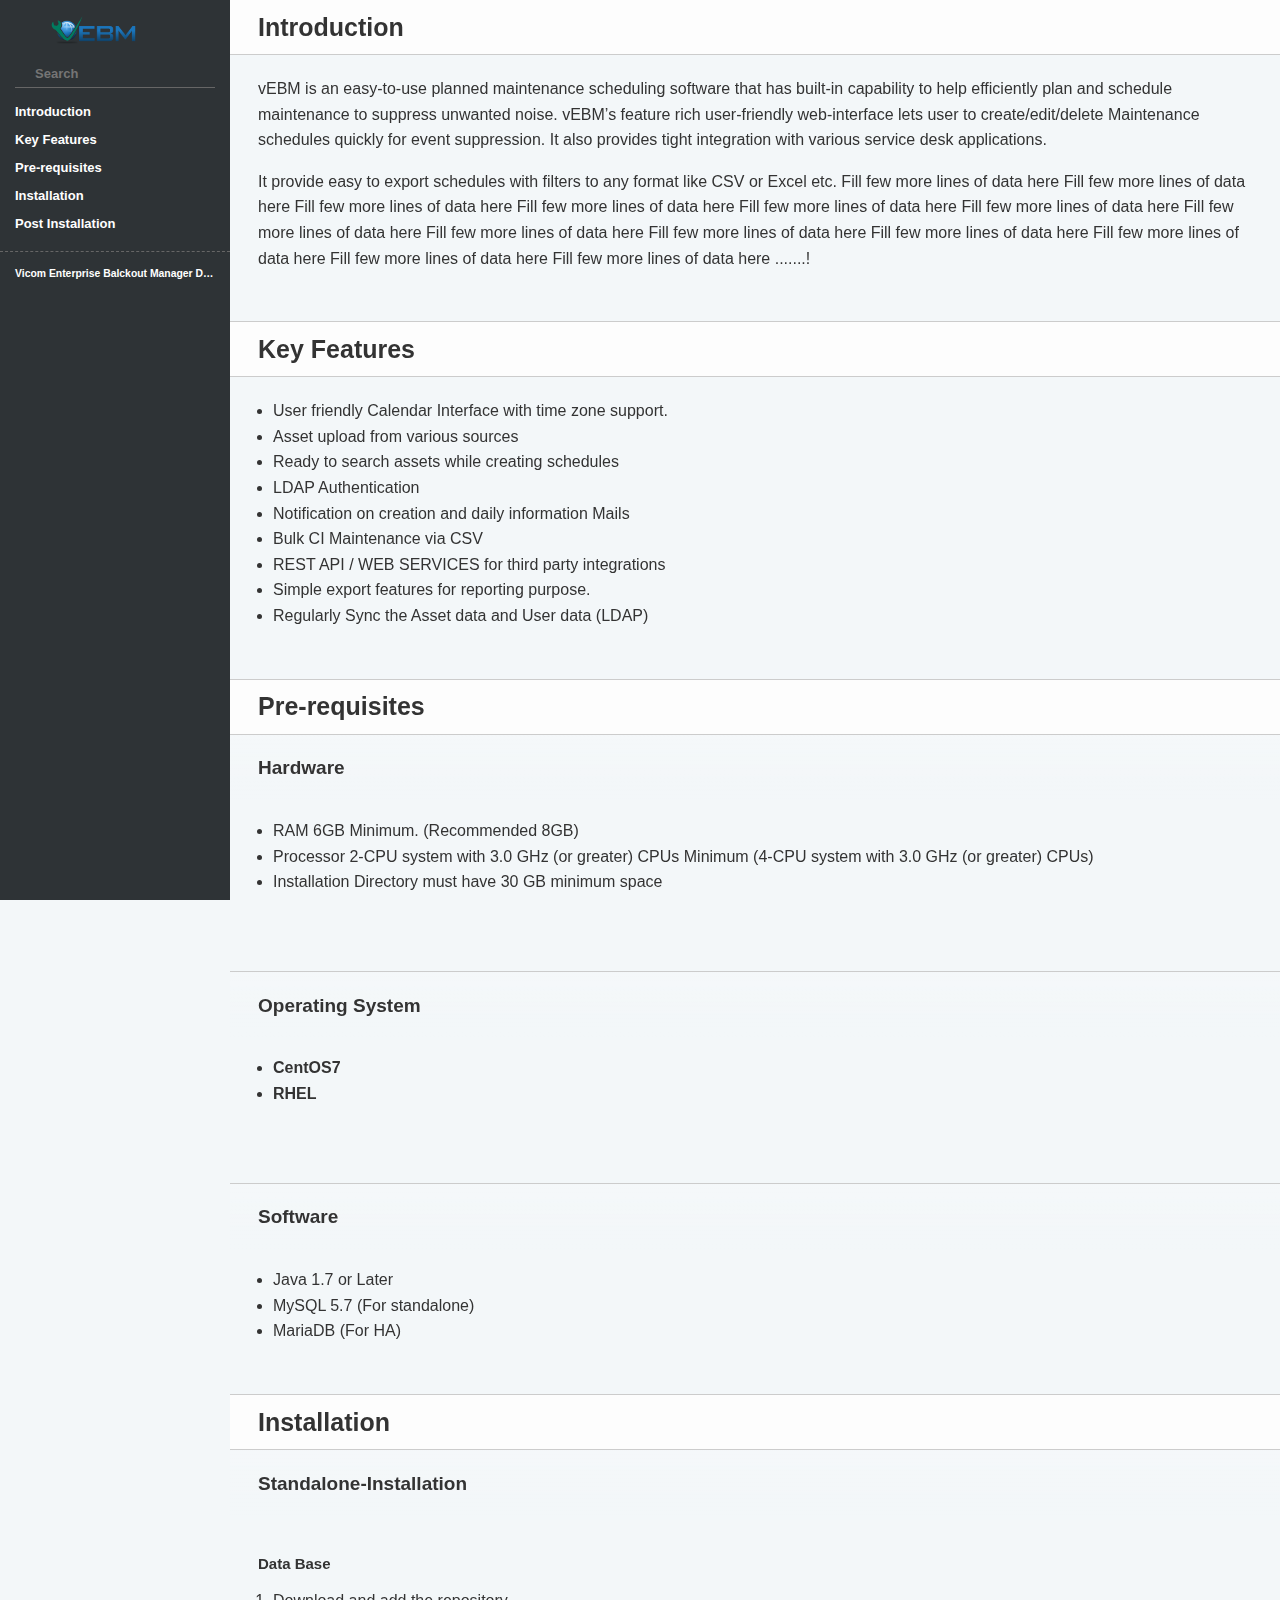
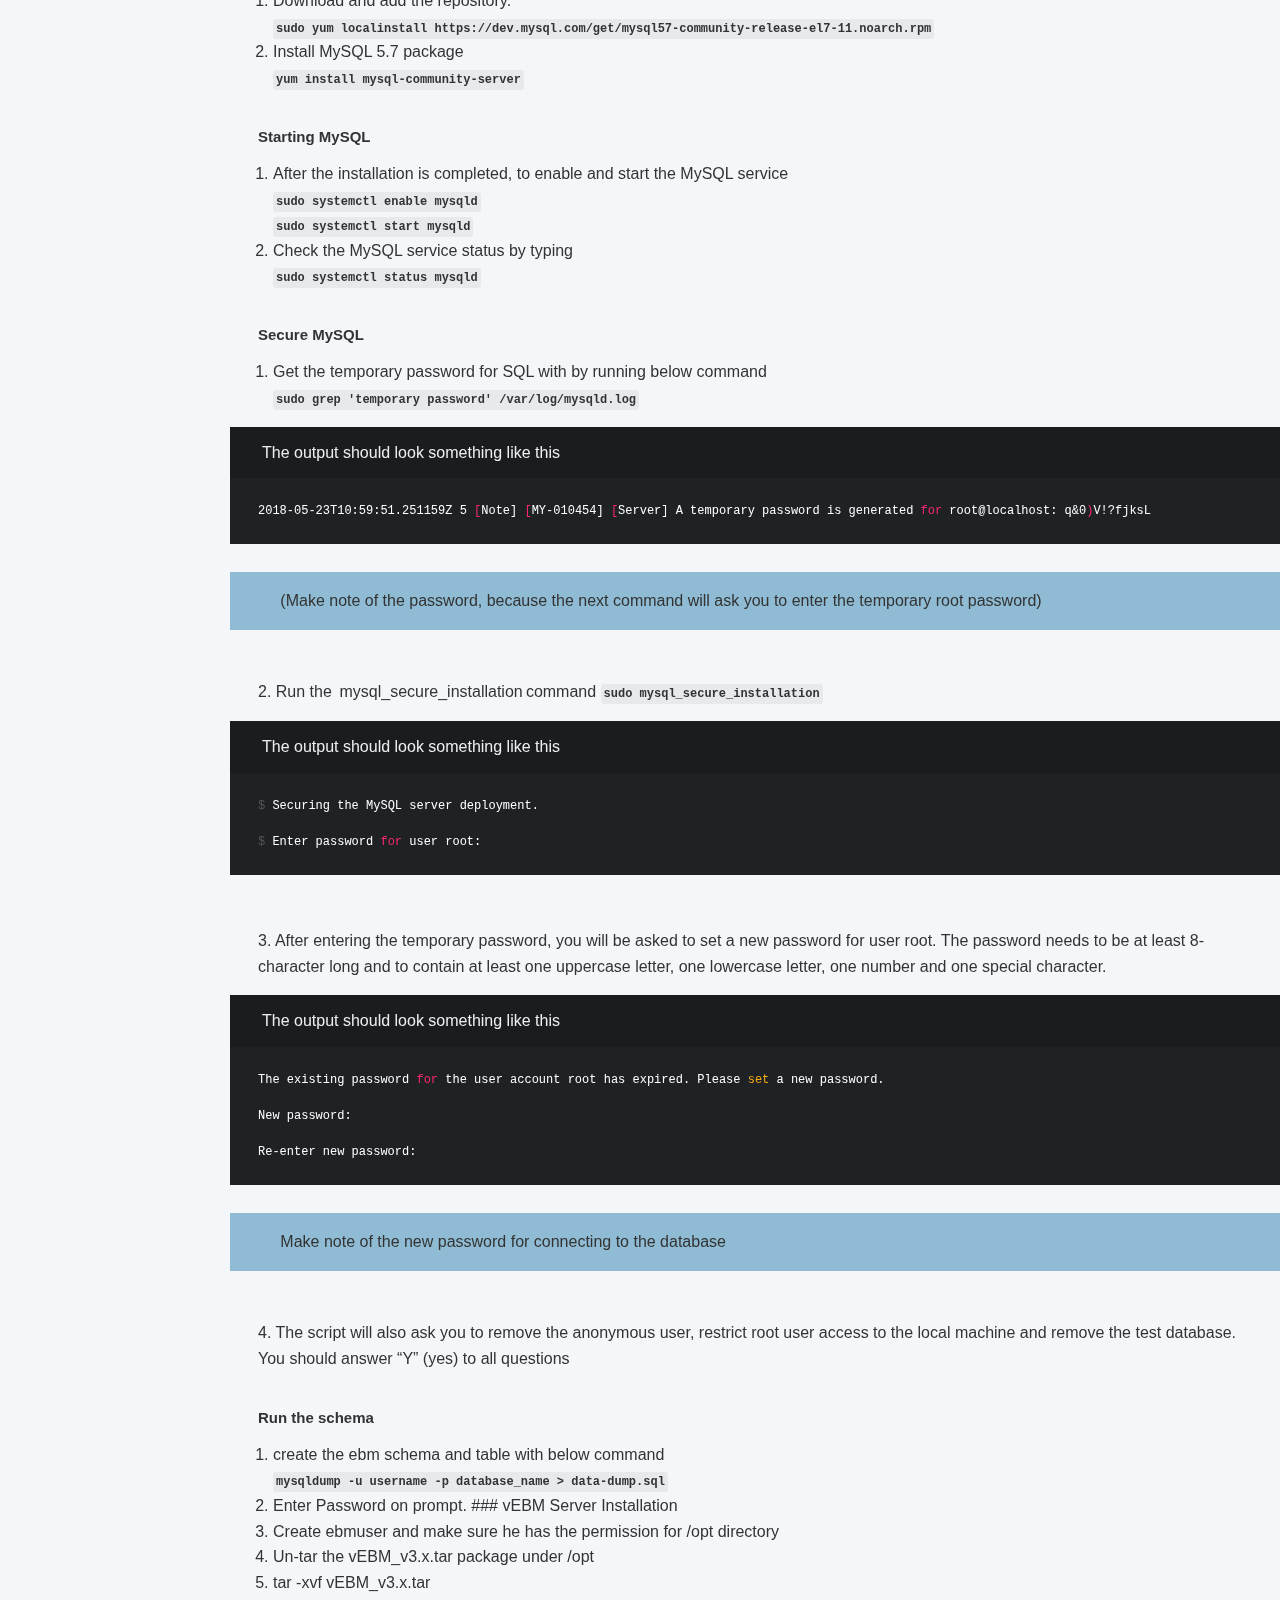
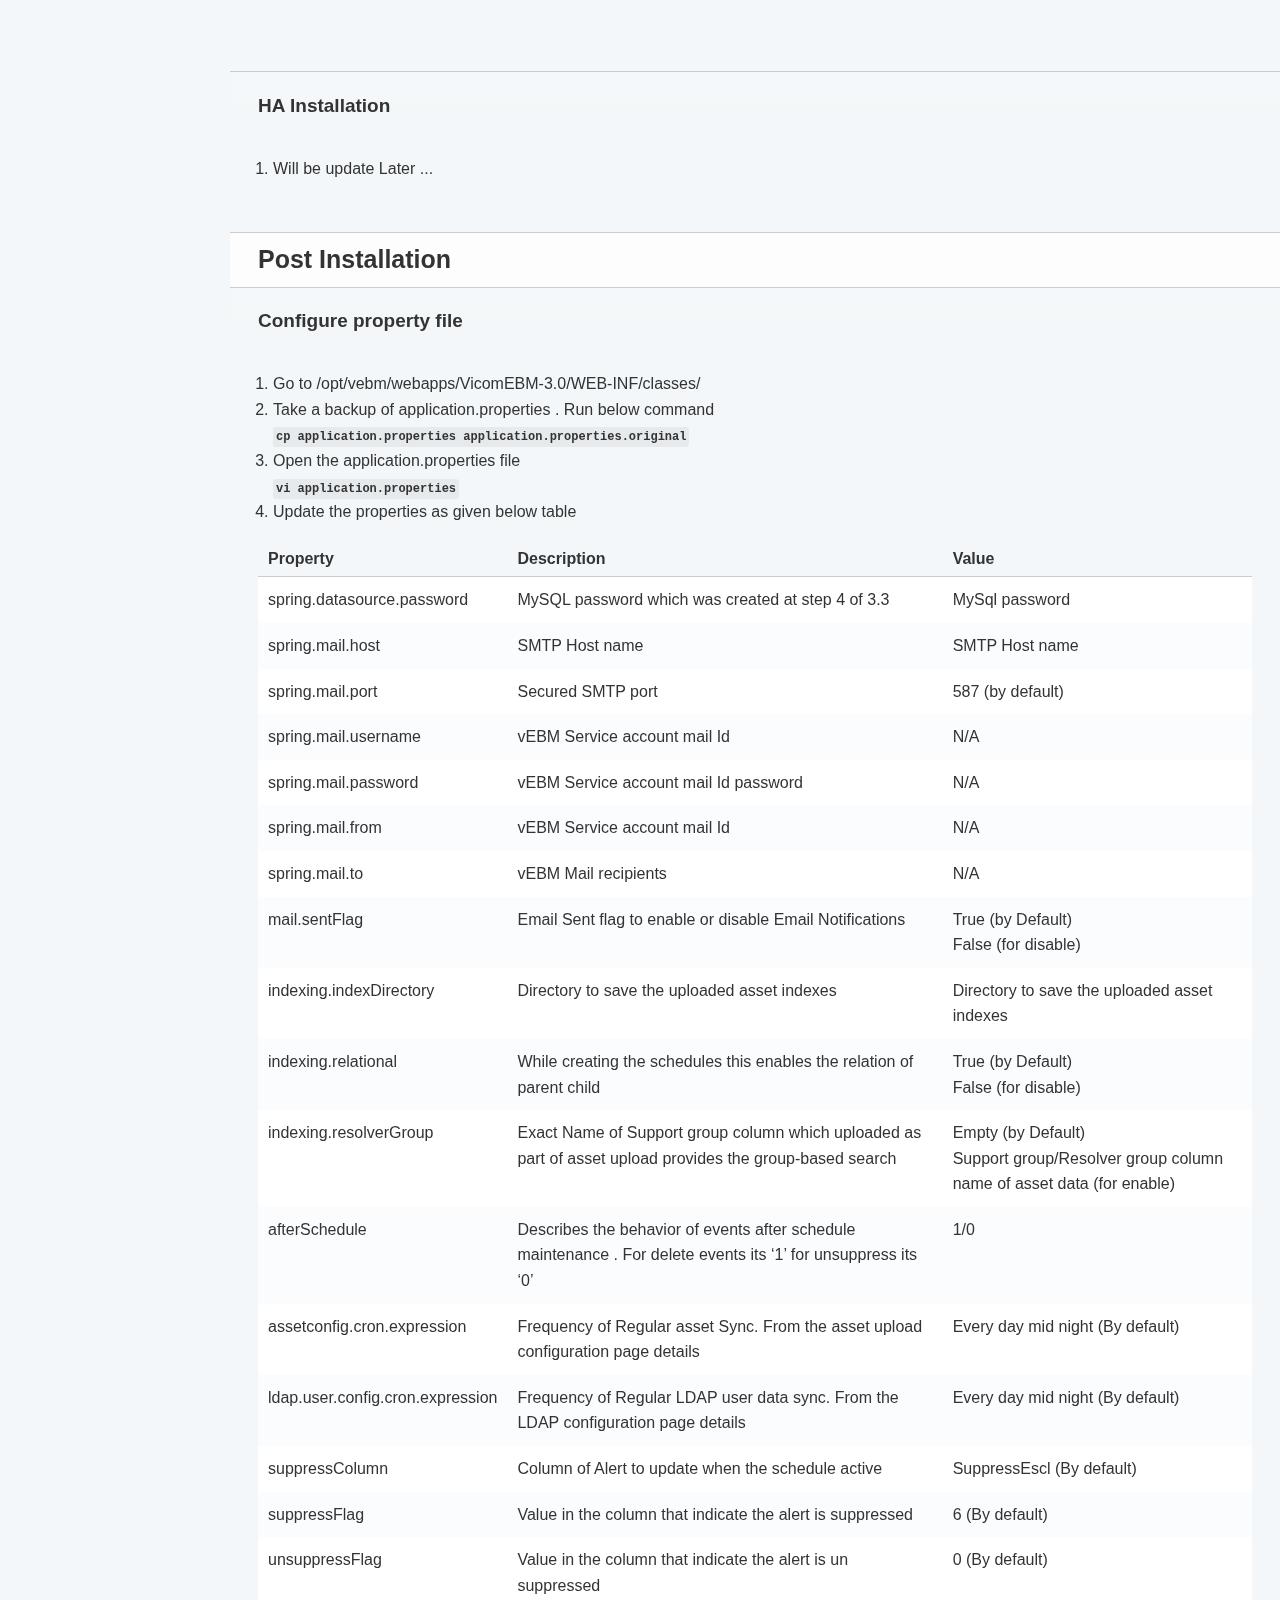
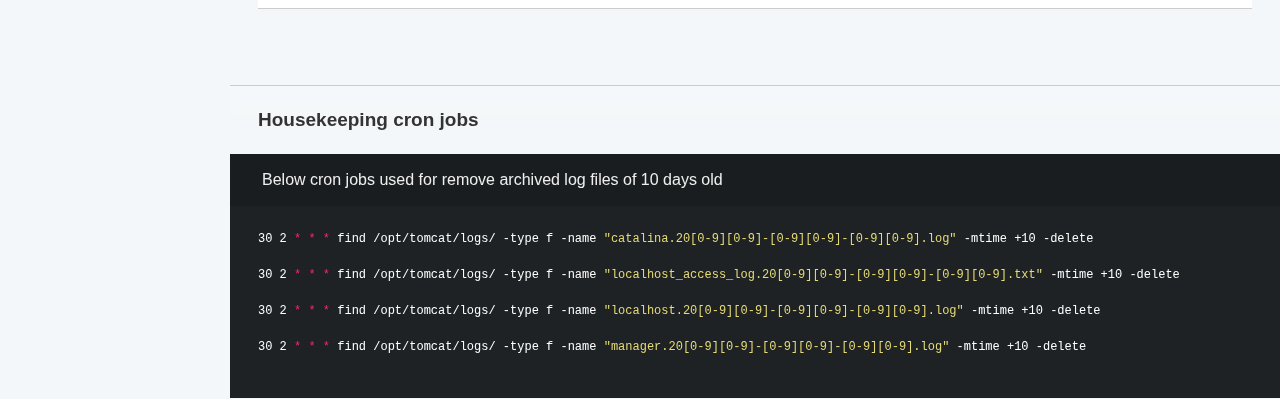
==== commit 6633292b: "publish: Update index.md" ====
--- a/vebm.html
+++ b/vebm.html
@@ -223,11 +223,9 @@
       <ul id="toc" class="toc-list-h1">
           <li>
             <a href="#introduction" class="toc-h1 toc-link" data-title="Introduction">Introduction</a>
-              <ul class="toc-list-h2">
-                  <li>
-                    <a href="#key-features" class="toc-h2 toc-link" data-title="Key Features">Key Features</a>
-                  </li>
-              </ul>
+          </li>
+          <li>
+            <a href="#key-features" class="toc-h1 toc-link" data-title="Key Features">Key Features</a>
           </li>
           <li>
             <a href="#pre-requisites" class="toc-h1 toc-link" data-title="Pre-requisites">Pre-requisites</a>
@@ -249,35 +247,21 @@
                   <li>
                     <a href="#standalone-installation" class="toc-h2 toc-link" data-title="Standalone-Installation">Standalone-Installation</a>
                   </li>
+                  <li>
+                    <a href="#ha-installation" class="toc-h2 toc-link" data-title="HA Installation">HA Installation</a>
+                  </li>
               </ul>
           </li>
           <li>
-            <a href="#this-is-first" class="toc-h1 toc-link" data-title="This is First">This is First</a>
+            <a href="#post-installation" class="toc-h1 toc-link" data-title="Post Installation">Post Installation</a>
               <ul class="toc-list-h2">
                   <li>
-                    <a href="#thiris-second" class="toc-h2 toc-link" data-title="Thiris second">Thiris second</a>
+                    <a href="#configure-property-file" class="toc-h2 toc-link" data-title="Configure property file">Configure property file</a>
+                  </li>
+                  <li>
+                    <a href="#housekeeping-cron-jobs" class="toc-h2 toc-link" data-title="Housekeeping cron jobs">Housekeeping cron jobs</a>
                   </li>
               </ul>
-          </li>
-          <li>
-            <a href="#authentication" class="toc-h1 toc-link" data-title="Authentication">Authentication</a>
-          </li>
-          <li>
-            <a href="#kittens" class="toc-h1 toc-link" data-title="Kittens">Kittens</a>
-              <ul class="toc-list-h2">
-                  <li>
-                    <a href="#get-all-kittens" class="toc-h2 toc-link" data-title="Get All Kittens">Get All Kittens</a>
-                  </li>
-                  <li>
-                    <a href="#get-a-specific-kitten" class="toc-h2 toc-link" data-title="Get a Specific Kitten">Get a Specific Kitten</a>
-                  </li>
-                  <li>
-                    <a href="#delete-a-specific-kitten" class="toc-h2 toc-link" data-title="Delete a Specific Kitten">Delete a Specific Kitten</a>
-                  </li>
-              </ul>
-          </li>
-          <li>
-            <a href="#errors" class="toc-h1 toc-link" data-title="Errors">Errors</a>
           </li>
       </ul>
         <ul class="toc-footer">
@@ -291,7 +275,7 @@
 <p>vEBM is an easy-to-use planned maintenance scheduling software that has built-in capability to help efficiently plan and schedule maintenance to suppress unwanted noise. vEBM’s feature rich user-friendly web-interface lets user to create/edit/delete Maintenance schedules quickly for event suppression. It also provides tight integration with various service desk applications.</p> 
 
 <p>It provide easy to export schedules with filters to any format like CSV or Excel etc. Fill few more lines of data here Fill few more lines of data here Fill few more lines of data here Fill few more lines of data here Fill few more lines of data here Fill few more lines of data here Fill few more lines of data here Fill few more lines of data here Fill few more lines of data here Fill few more lines of data here Fill few more lines of data here Fill few more lines of data here Fill few more lines of data here .......!</p>
-<h2 id='key-features'>Key Features</h2>
+<h1 id='key-features'>Key Features</h1>
 <ul>
 <li>User friendly Calendar Interface with time zone support. </li>
 <li>Asset upload from various sources </li>
@@ -311,8 +295,8 @@
 </ul>
 <h2 id='operating-system'>Operating System</h2>
 <ul>
-<li>CentOS7 </li>
-<li>RHEL</li>
+<li><strong>CentOS7</strong> </li>
+<li><strong>RHEL</strong></li>
 </ul>
 <h2 id='software'>Software</h2>
 <ul>
@@ -323,249 +307,196 @@
 <h1 id='installation'>Installation</h1><h2 id='standalone-installation'>Standalone-Installation</h2><h3 id='data-base'>Data Base</h3>
 <ol>
 <li>Download and add the repository.
-</p>
+</br>
 <strong><code>sudo yum localinstall https://dev.mysql.com/get/mysql57-community-release-el7-11.noarch.rpm</code></strong>
-<p></P>
-<img src="images/EBM_Login_Page.png" alt="alt login_page" /></li>
+</br></li>
+<li>Install MySQL 5.7 package 
+</br>
+<strong><code>yum install mysql-community-server</code></strong>
+<p></P></li>
 </ol>
-<h1 id='this-is-first'>This is First</h1><h2 id='thiris-second'>Thiris second</h2><h3 id='this-is-thirsd'>This is thirsd</h3>
-<aside class="success">
-Responce is Success 200 OK
+<h3 id='starting-mysql'>Starting MySQL</h3>
+<ol>
+<li>After the installation is completed, to enable and start the MySQL service</br>
+<strong><code>sudo systemctl enable mysqld</code></strong></br> 
+<strong><code>sudo systemctl start mysqld</code></strong> </br></li>
+<li>Check the MySQL service status by typing</br> 
+<strong><code>sudo systemctl status mysqld</code></strong></br></li>
+</ol>
+<h3 id='secure-mysql'>Secure MySQL</h3>
+<ol>
+<li>Get the temporary password for SQL with by running below command</br> 
+<strong><code>sudo grep &#39;temporary password&#39; /var/log/mysqld.log</code></strong></br></li>
+</ol>
+
+<blockquote>
+<p>The output should look something like this </p>
+</blockquote>
+<pre class="highlight shell tab-shell"><code>2018-05-23T10:59:51.251159Z 5 <span class="o">[</span>Note] <span class="o">[</span>MY-010454] <span class="o">[</span>Server] A temporary password is generated <span class="k">for </span>root@localhost: q&amp;0<span class="o">)</span>V!?fjksL
+</code></pre>
+<aside class="notice">
+(Make note of the password, because the next command will ask you to enter the temporary root password)
 </aside>
 
-<p>hello code block ends here.</p>
-<h1 id='authentication'>Authentication</h1>
+<p></br>
+2. Run the<span>&nbsp;</span> mysql_secure_installation command 
+<strong><code>sudo mysql_secure_installation</code></strong></p>
+
 <blockquote>
-<p>To authorize, use this code:</p>
+<p>The output should look something like this</p>
 </blockquote>
-<pre class="highlight ruby tab-ruby"><code><span class="nb">require</span> <span class="s1">'kittn'</span>
-
-<span class="n">api</span> <span class="o">=</span> <span class="no">Kittn</span><span class="o">::</span><span class="no">APIClient</span><span class="p">.</span><span class="nf">authorize!</span><span class="p">(</span><span class="s1">'meowmeowmeow'</span><span class="p">)</span>
-</code></pre><pre class="highlight python tab-python"><code><span class="kn">import</span> <span class="nn">kittn</span>
-
-<span class="n">api</span> <span class="o">=</span> <span class="n">kittn</span><span class="o">.</span><span class="n">authorize</span><span class="p">(</span><span class="s">'meowmeowmeow'</span><span class="p">)</span>
-</code></pre><pre class="highlight shell tab-shell"><code><span class="c"># With shell, you can just pass the correct header with each request</span>
-curl <span class="s2">"api_endpoint_here"</span>
-  -H <span class="s2">"Authorization: meowmeowmeow"</span>
-</code></pre><pre class="highlight javascript tab-javascript"><code><span class="kr">const</span> <span class="nx">kittn</span> <span class="o">=</span> <span class="nx">require</span><span class="p">(</span><span class="s1">'kittn'</span><span class="p">);</span>
-
-<span class="kd">let</span> <span class="nx">api</span> <span class="o">=</span> <span class="nx">kittn</span><span class="p">.</span><span class="nx">authorize</span><span class="p">(</span><span class="s1">'meowmeowmeow'</span><span class="p">);</span>
+<pre class="highlight shell tab-shell"><code><span class="gp">$ </span>Securing the MySQL server deployment. 
+
+<span class="gp">$ </span>Enter password <span class="k">for </span>user root: 
 </code></pre>
+<p></br>
+3. After entering the temporary password, you will be asked to set a new password for user root. The password needs to be at least 8-character long and to contain at least one uppercase letter, one lowercase letter, one number and one special character. </p>
+
 <blockquote>
-<p>Make sure to replace <code>meowmeowmeow</code> with your API key.</p>
+<p>The output should look something like this</p>
 </blockquote>
-
-<p>Kittn uses API keys to allow access to the API. You can register a new Kittn API key at our <a href="http://example.com/developers">developer portal</a>.</p>
-
-<p>Kittn expects for the API key to be included in all API requests to the server in a header that looks like the following:</p>
-
-<p><code>Authorization: meowmeowmeow</code></p>
-
+<pre class="highlight shell tab-shell"><code>The existing password <span class="k">for </span>the user account root has expired. Please <span class="nb">set </span>a new password. 
+
+New password: 
+
+Re-enter new password: 
+</code></pre>
 <aside class="notice">
-You must replace <code>meowmeowmeow</code> with your personal API key.
+Make note of the new password for connecting to the database
 </aside>
-<h1 id='kittens'>Kittens</h1><h2 id='get-all-kittens'>Get All Kittens</h2><pre class="highlight ruby tab-ruby"><code><span class="nb">require</span> <span class="s1">'kittn'</span>
-
-<span class="n">api</span> <span class="o">=</span> <span class="no">Kittn</span><span class="o">::</span><span class="no">APIClient</span><span class="p">.</span><span class="nf">authorize!</span><span class="p">(</span><span class="s1">'meowmeowmeow'</span><span class="p">)</span>
-<span class="n">api</span><span class="p">.</span><span class="nf">kittens</span><span class="p">.</span><span class="nf">get</span>
-</code></pre><pre class="highlight python tab-python"><code><span class="kn">import</span> <span class="nn">kittn</span>
-
-<span class="n">api</span> <span class="o">=</span> <span class="n">kittn</span><span class="o">.</span><span class="n">authorize</span><span class="p">(</span><span class="s">'meowmeowmeow'</span><span class="p">)</span>
-<span class="n">api</span><span class="o">.</span><span class="n">kittens</span><span class="o">.</span><span class="n">get</span><span class="p">()</span>
-</code></pre><pre class="highlight shell tab-shell"><code>curl <span class="s2">"http://example.com/api/kittens"</span>
-  -H <span class="s2">"Authorization: meowmeowmeow"</span>
-</code></pre><pre class="highlight javascript tab-javascript"><code><span class="kr">const</span> <span class="nx">kittn</span> <span class="o">=</span> <span class="nx">require</span><span class="p">(</span><span class="s1">'kittn'</span><span class="p">);</span>
-
-<span class="kd">let</span> <span class="nx">api</span> <span class="o">=</span> <span class="nx">kittn</span><span class="p">.</span><span class="nx">authorize</span><span class="p">(</span><span class="s1">'meowmeowmeow'</span><span class="p">);</span>
-<span class="kd">let</span> <span class="nx">kittens</span> <span class="o">=</span> <span class="nx">api</span><span class="p">.</span><span class="nx">kittens</span><span class="p">.</span><span class="nx">get</span><span class="p">();</span>
+
+<p></br>
+4. The script will also ask you to remove the anonymous user, restrict root user access to the local machine and remove the test database. You should answer “Y” (yes) to all questions</p>
+<h3 id='run-the-schema'>Run the schema</h3>
+<ol>
+<li>create the ebm schema and table with below command </br>
+<strong><code>mysqldump -u username -p database_name &gt; data-dump.sql</code></strong></br></li>
+<li>Enter Password on prompt.
+### vEBM Server Installation </li>
+<li>Create ebmuser and make sure he has the permission for /opt directory </br></li>
+<li>Un-tar the vEBM_v3.x.tar package under /opt </br></li>
+<li>tar -xvf vEBM_v3.x.tar </li>
+</ol>
+<h2 id='ha-installation'>HA Installation</h2>
+<ol>
+<li>Will be update Later ...</li>
+</ol>
+<h1 id='post-installation'>Post Installation</h1><h2 id='configure-property-file'>Configure property file</h2>
+<ol>
+<li>Go to /opt/vebm/webapps/VicomEBM-3.0/WEB-INF/classes/</br></li>
+<li>Take a backup of application.properties . Run below command</br>
+<strong><code>cp  application.properties  application.properties.original</code></strong></br></li>
+<li>Open the application.properties file</br>
+<strong><code>vi application.properties</code></strong></br></li>
+<li>Update the properties as given below table </br></li>
+</ol>
+
+<table><thead>
+<tr>
+<th>Property</th>
+<th>Description</th>
+<th>Value</th>
+</tr>
+</thead><tbody>
+<tr>
+<td>spring.datasource.password</td>
+<td>MySQL password which was created at step 4 of 3.3</td>
+<td>MySql password</td>
+</tr>
+<tr>
+<td>spring.mail.host</td>
+<td>SMTP Host name</td>
+<td>SMTP Host name</td>
+</tr>
+<tr>
+<td>spring.mail.port</td>
+<td>Secured SMTP port</td>
+<td>587 (by default)</td>
+</tr>
+<tr>
+<td>spring.mail.username</td>
+<td>vEBM Service account mail Id</td>
+<td>N/A</td>
+</tr>
+<tr>
+<td>spring.mail.password</td>
+<td>vEBM Service account mail Id password</td>
+<td>N/A</td>
+</tr>
+<tr>
+<td>spring.mail.from</td>
+<td>vEBM Service account mail Id</td>
+<td>N/A</td>
+</tr>
+<tr>
+<td>spring.mail.to</td>
+<td>vEBM Mail recipients</td>
+<td>N/A</td>
+</tr>
+<tr>
+<td>mail.sentFlag</td>
+<td>Email Sent flag to enable or disable Email Notifications</td>
+<td>True (by Default) </br>False (for disable)</td>
+</tr>
+<tr>
+<td>indexing.indexDirectory</td>
+<td>Directory to save the uploaded asset indexes</td>
+<td>Directory to save the uploaded asset indexes</td>
+</tr>
+<tr>
+<td>indexing.relational</td>
+<td>While creating the schedules this enables the relation of parent child</td>
+<td>True (by Default)</br> False (for disable)</td>
+</tr>
+<tr>
+<td>indexing.resolverGroup</td>
+<td>Exact Name of Support group column which uploaded as part of asset upload provides the group-based search</td>
+<td>Empty (by Default)</br>Support group/Resolver group column name of asset data (for enable)</td>
+</tr>
+<tr>
+<td>afterSchedule</td>
+<td>Describes the behavior of events after schedule maintenance . For delete events its ‘1’ for unsuppress its ‘0’</td>
+<td>1/0</td>
+</tr>
+<tr>
+<td>assetconfig.cron.expression</td>
+<td>Frequency of Regular asset Sync. From the asset upload configuration page details</td>
+<td>Every day mid night (By default)</td>
+</tr>
+<tr>
+<td>ldap.user.config.cron.expression</td>
+<td>Frequency of Regular LDAP user data sync. From the LDAP  configuration page details</td>
+<td>Every day mid night (By default)</td>
+</tr>
+<tr>
+<td>suppressColumn</td>
+<td>Column of Alert to update when the schedule active</td>
+<td>SuppressEscl (By default)</td>
+</tr>
+<tr>
+<td>suppressFlag</td>
+<td>Value in the column that indicate the alert is suppressed</td>
+<td>6 (By default)</td>
+</tr>
+<tr>
+<td>unsuppressFlag</td>
+<td>Value in the column that indicate the alert is un suppressed</td>
+<td>0 (By default)</td>
+</tr>
+</tbody></table>
+<h2 id='housekeeping-cron-jobs'>Housekeeping cron jobs</h2>
+<blockquote>
+<p>Below cron jobs used for remove archived log files of 10 days old</p>
+</blockquote>
+<pre class="highlight shell tab-shell"><code>30 2 <span class="k">*</span> <span class="k">*</span> <span class="k">*</span> find /opt/tomcat/logs/ -type f -name <span class="s2">"catalina.20[0-9][0-9]-[0-9][0-9]-[0-9][0-9].log"</span> -mtime +10 -delete 
+
+30 2 <span class="k">*</span> <span class="k">*</span> <span class="k">*</span> find /opt/tomcat/logs/ -type f -name <span class="s2">"localhost_access_log.20[0-9][0-9]-[0-9][0-9]-[0-9][0-9].txt"</span> -mtime +10 -delete 
+
+30 2 <span class="k">*</span> <span class="k">*</span> <span class="k">*</span> find /opt/tomcat/logs/ -type f -name <span class="s2">"localhost.20[0-9][0-9]-[0-9][0-9]-[0-9][0-9].log"</span> -mtime +10 -delete 
+
+30 2 <span class="k">*</span> <span class="k">*</span> <span class="k">*</span> find /opt/tomcat/logs/ -type f -name <span class="s2">"manager.20[0-9][0-9]-[0-9][0-9]-[0-9][0-9].log"</span> -mtime +10 -delete
+
 </code></pre>
-<blockquote>
-<p>The above command returns JSON structured like this:</p>
-</blockquote>
-<pre class="highlight json tab-json"><code><span class="p">[</span><span class="w">
-  </span><span class="p">{</span><span class="w">
-    </span><span class="s2">"id"</span><span class="p">:</span><span class="w"> </span><span class="mi">1</span><span class="p">,</span><span class="w">
-    </span><span class="s2">"name"</span><span class="p">:</span><span class="w"> </span><span class="s2">"Fluffums"</span><span class="p">,</span><span class="w">
-    </span><span class="s2">"breed"</span><span class="p">:</span><span class="w"> </span><span class="s2">"calico"</span><span class="p">,</span><span class="w">
-    </span><span class="s2">"fluffiness"</span><span class="p">:</span><span class="w"> </span><span class="mi">6</span><span class="p">,</span><span class="w">
-    </span><span class="s2">"cuteness"</span><span class="p">:</span><span class="w"> </span><span class="mi">7</span><span class="w">
-  </span><span class="p">},</span><span class="w">
-  </span><span class="p">{</span><span class="w">
-    </span><span class="s2">"id"</span><span class="p">:</span><span class="w"> </span><span class="mi">2</span><span class="p">,</span><span class="w">
-    </span><span class="s2">"name"</span><span class="p">:</span><span class="w"> </span><span class="s2">"Max"</span><span class="p">,</span><span class="w">
-    </span><span class="s2">"breed"</span><span class="p">:</span><span class="w"> </span><span class="s2">"unknown"</span><span class="p">,</span><span class="w">
-    </span><span class="s2">"fluffiness"</span><span class="p">:</span><span class="w"> </span><span class="mi">5</span><span class="p">,</span><span class="w">
-    </span><span class="s2">"cuteness"</span><span class="p">:</span><span class="w"> </span><span class="mi">10</span><span class="w">
-  </span><span class="p">}</span><span class="w">
-</span><span class="p">]</span><span class="w">
-</span></code></pre>
-<p>This endpoint retrieves all kittens.</p>
-<h3 id='http-request'>HTTP Request</h3>
-<p><code>GET http://example.com/api/kittens</code></p>
-<h3 id='query-parameters'>Query Parameters</h3>
-<table><thead>
-<tr>
-<th>Parameter</th>
-<th>Default</th>
-<th>Description</th>
-</tr>
-</thead><tbody>
-<tr>
-<td>include_cats</td>
-<td>false</td>
-<td>If set to true, the result will also include cats.</td>
-</tr>
-<tr>
-<td>available</td>
-<td>true</td>
-<td>If set to false, the result will include kittens that have already been adopted.</td>
-</tr>
-</tbody></table>
-
-<aside class="success">
-Remember — a happy kitten is an authenticated kitten!
-</aside>
-<h2 id='get-a-specific-kitten'>Get a Specific Kitten</h2><pre class="highlight ruby tab-ruby"><code><span class="nb">require</span> <span class="s1">'kittn'</span>
-
-<span class="n">api</span> <span class="o">=</span> <span class="no">Kittn</span><span class="o">::</span><span class="no">APIClient</span><span class="p">.</span><span class="nf">authorize!</span><span class="p">(</span><span class="s1">'meowmeowmeow'</span><span class="p">)</span>
-<span class="n">api</span><span class="p">.</span><span class="nf">kittens</span><span class="p">.</span><span class="nf">get</span><span class="p">(</span><span class="mi">2</span><span class="p">)</span>
-</code></pre><pre class="highlight python tab-python"><code><span class="kn">import</span> <span class="nn">kittn</span>
-
-<span class="n">api</span> <span class="o">=</span> <span class="n">kittn</span><span class="o">.</span><span class="n">authorize</span><span class="p">(</span><span class="s">'meowmeowmeow'</span><span class="p">)</span>
-<span class="n">api</span><span class="o">.</span><span class="n">kittens</span><span class="o">.</span><span class="n">get</span><span class="p">(</span><span class="mi">2</span><span class="p">)</span>
-</code></pre><pre class="highlight shell tab-shell"><code>curl <span class="s2">"http://example.com/api/kittens/2"</span>
-  -H <span class="s2">"Authorization: meowmeowmeow"</span>
-</code></pre><pre class="highlight javascript tab-javascript"><code><span class="kr">const</span> <span class="nx">kittn</span> <span class="o">=</span> <span class="nx">require</span><span class="p">(</span><span class="s1">'kittn'</span><span class="p">);</span>
-
-<span class="kd">let</span> <span class="nx">api</span> <span class="o">=</span> <span class="nx">kittn</span><span class="p">.</span><span class="nx">authorize</span><span class="p">(</span><span class="s1">'meowmeowmeow'</span><span class="p">);</span>
-<span class="kd">let</span> <span class="nx">max</span> <span class="o">=</span> <span class="nx">api</span><span class="p">.</span><span class="nx">kittens</span><span class="p">.</span><span class="nx">get</span><span class="p">(</span><span class="mi">2</span><span class="p">);</span>
-</code></pre>
-<blockquote>
-<p>The above command returns JSON structured like this:</p>
-</blockquote>
-<pre class="highlight json tab-json"><code><span class="p">{</span><span class="w">
-  </span><span class="s2">"id"</span><span class="p">:</span><span class="w"> </span><span class="mi">2</span><span class="p">,</span><span class="w">
-  </span><span class="s2">"name"</span><span class="p">:</span><span class="w"> </span><span class="s2">"Max"</span><span class="p">,</span><span class="w">
-  </span><span class="s2">"breed"</span><span class="p">:</span><span class="w"> </span><span class="s2">"unknown"</span><span class="p">,</span><span class="w">
-  </span><span class="s2">"fluffiness"</span><span class="p">:</span><span class="w"> </span><span class="mi">5</span><span class="p">,</span><span class="w">
-  </span><span class="s2">"cuteness"</span><span class="p">:</span><span class="w"> </span><span class="mi">10</span><span class="w">
-</span><span class="p">}</span><span class="w">
-</span></code></pre>
-<p>This endpoint retrieves a specific kitten.</p>
-
-<aside class="warning">Inside HTML code blocks like this one, you can't use Markdown, so use <code>&lt;code&gt;</code> blocks to denote code.</aside>
-<h3 id='http-request-2'>HTTP Request</h3>
-<p><code>GET http://example.com/kittens/&lt;ID&gt;</code></p>
-<h3 id='url-parameters'>URL Parameters</h3>
-<table><thead>
-<tr>
-<th>Parameter</th>
-<th>Description</th>
-</tr>
-</thead><tbody>
-<tr>
-<td>ID</td>
-<td>The ID of the kitten to retrieve</td>
-</tr>
-</tbody></table>
-<h2 id='delete-a-specific-kitten'>Delete a Specific Kitten</h2><pre class="highlight ruby tab-ruby"><code><span class="nb">require</span> <span class="s1">'kittn'</span>
-
-<span class="n">api</span> <span class="o">=</span> <span class="no">Kittn</span><span class="o">::</span><span class="no">APIClient</span><span class="p">.</span><span class="nf">authorize!</span><span class="p">(</span><span class="s1">'meowmeowmeow'</span><span class="p">)</span>
-<span class="n">api</span><span class="p">.</span><span class="nf">kittens</span><span class="p">.</span><span class="nf">delete</span><span class="p">(</span><span class="mi">2</span><span class="p">)</span>
-</code></pre><pre class="highlight python tab-python"><code><span class="kn">import</span> <span class="nn">kittn</span>
-
-<span class="n">api</span> <span class="o">=</span> <span class="n">kittn</span><span class="o">.</span><span class="n">authorize</span><span class="p">(</span><span class="s">'meowmeowmeow'</span><span class="p">)</span>
-<span class="n">api</span><span class="o">.</span><span class="n">kittens</span><span class="o">.</span><span class="n">delete</span><span class="p">(</span><span class="mi">2</span><span class="p">)</span>
-</code></pre><pre class="highlight shell tab-shell"><code>curl <span class="s2">"http://example.com/api/kittens/2"</span>
-  -X DELETE
-  -H <span class="s2">"Authorization: meowmeowmeow"</span>
-</code></pre><pre class="highlight javascript tab-javascript"><code><span class="kr">const</span> <span class="nx">kittn</span> <span class="o">=</span> <span class="nx">require</span><span class="p">(</span><span class="s1">'kittn'</span><span class="p">);</span>
-
-<span class="kd">let</span> <span class="nx">api</span> <span class="o">=</span> <span class="nx">kittn</span><span class="p">.</span><span class="nx">authorize</span><span class="p">(</span><span class="s1">'meowmeowmeow'</span><span class="p">);</span>
-<span class="kd">let</span> <span class="nx">max</span> <span class="o">=</span> <span class="nx">api</span><span class="p">.</span><span class="nx">kittens</span><span class="p">.</span><span class="k">delete</span><span class="p">(</span><span class="mi">2</span><span class="p">);</span>
-</code></pre>
-<blockquote>
-<p>The above command returns JSON structured like this:</p>
-</blockquote>
-<pre class="highlight json tab-json"><code><span class="p">{</span><span class="w">
-  </span><span class="s2">"id"</span><span class="p">:</span><span class="w"> </span><span class="mi">2</span><span class="p">,</span><span class="w">
-  </span><span class="s2">"deleted"</span><span class="w"> </span><span class="p">:</span><span class="w"> </span><span class="s2">":("</span><span class="w">
-</span><span class="p">}</span><span class="w">
-</span></code></pre>
-<p>This endpoint deletes a specific kitten.</p>
-<h3 id='http-request-3'>HTTP Request</h3>
-<p><code>DELETE http://example.com/kittens/&lt;ID&gt;</code></p>
-<h3 id='url-parameters-2'>URL Parameters</h3>
-<table><thead>
-<tr>
-<th>Parameter</th>
-<th>Description</th>
-</tr>
-</thead><tbody>
-<tr>
-<td>ID</td>
-<td>The ID of the kitten to delete</td>
-</tr>
-</tbody></table>
-<h1 id='errors'>Errors</h1>
-<aside class="notice">
-This error section is stored in a separate file in <code>includes/_errors.md</code>. Slate allows you to optionally separate out your docs into many files...just save them to the <code>includes</code> folder and add them to the top of your <code>index.md</code>'s frontmatter. Files are included in the order listed.
-</aside>
-
-<p>The Kittn API uses the following error codes:</p>
-
-<table><thead>
-<tr>
-<th>Error Code</th>
-<th>Meaning</th>
-</tr>
-</thead><tbody>
-<tr>
-<td>400</td>
-<td>Bad Request -- Your request is invalid.</td>
-</tr>
-<tr>
-<td>401</td>
-<td>Unauthorized -- Your API key is wrong.</td>
-</tr>
-<tr>
-<td>403</td>
-<td>Forbidden -- The kitten requested is hidden for administrators only.</td>
-</tr>
-<tr>
-<td>404</td>
-<td>Not Found -- The specified kitten could not be found.</td>
-</tr>
-<tr>
-<td>405</td>
-<td>Method Not Allowed -- You tried to access a kitten with an invalid method.</td>
-</tr>
-<tr>
-<td>406</td>
-<td>Not Acceptable -- You requested a format that isn&#39;t json.</td>
-</tr>
-<tr>
-<td>410</td>
-<td>Gone -- The kitten requested has been removed from our servers.</td>
-</tr>
-<tr>
-<td>418</td>
-<td>I&#39;m a teapot.</td>
-</tr>
-<tr>
-<td>429</td>
-<td>Too Many Requests -- You&#39;re requesting too many kittens! Slow down!</td>
-</tr>
-<tr>
-<td>500</td>
-<td>Internal Server Error -- We had a problem with our server. Try again later.</td>
-</tr>
-<tr>
-<td>503</td>
-<td>Service Unavailable -- We&#39;re temporarily offline for maintenance. Please try again later.</td>
-</tr>
-</tbody></table>
-
       </div>
       <div class="dark-box">
           <div class="lang-selector">
--- a/stylesheets/screen.css
+++ b/stylesheets/screen.css
@@ -1 +1 @@
-/*! normalize.css v3.0.2 | MIT License | git.io/normalize */html{font-family:sans-serif;-ms-text-size-adjust:100%;-webkit-text-size-adjust:100%}body{margin:0}article,aside,details,figcaption,figure,footer,header,hgroup,main,menu,nav,section,summary{display:block}audio,canvas,progress,video{display:inline-block;vertical-align:baseline}audio:not([controls]){display:none;height:0}[hidden],template{display:none}a{background-color:transparent}a:active,a:hover{outline:0}abbr[title]{border-bottom:1px dotted}b,strong{font-weight:bold}dfn{font-style:italic}h1{font-size:2em;margin:0.67em 0}mark{background:#ff0;color:#000}small{font-size:80%}sub,sup{font-size:75%;line-height:0;position:relative;vertical-align:baseline}sup{top:-0.5em}sub{bottom:-0.25em}img{border:0}svg:not(:root){overflow:hidden}figure{margin:1em 40px}hr{box-sizing:content-box;height:0}pre{overflow:auto}code,kbd,pre,samp{font-family:monospace, monospace;font-size:1em}button,input,optgroup,select,textarea{color:inherit;font:inherit;margin:0}button{overflow:visible}button,select{text-transform:none}button,html input[type="button"],input[type="reset"],input[type="submit"]{-webkit-appearance:button;cursor:pointer}button[disabled],html input[disabled]{cursor:default}button::-moz-focus-inner,input::-moz-focus-inner{border:0;padding:0}input{line-height:normal}input[type="checkbox"],input[type="radio"]{box-sizing:border-box;padding:0}input[type="number"]::-webkit-inner-spin-button,input[type="number"]::-webkit-outer-spin-button{height:auto}input[type="search"]{-webkit-appearance:textfield;box-sizing:content-box}input[type="search"]::-webkit-search-cancel-button,input[type="search"]::-webkit-search-decoration{-webkit-appearance:none}fieldset{border:1px solid #c0c0c0;margin:0 2px;padding:0.35em 0.625em 0.75em}legend{border:0;padding:0}textarea{overflow:auto}optgroup{font-weight:bold}table{border-collapse:collapse;border-spacing:0}td,th{padding:0}.content h1,.content h2,.content h3,.content h4,.content h5,.content h6,html,body{font-family:-apple-system, BlinkMacSystemFont, "Segoe UI", Roboto, Helvetica, Arial, sans-serif, "Apple Color Emoji", "Segoe UI Emoji", "Segoe UI Symbol";font-size:14px}.content h1,.content h2,.content h3,.content h4,.content h5,.content h6{font-weight:bold}.content code,.content pre{font-family:Consolas, Menlo, Monaco, "Lucida Console", "Liberation Mono", "DejaVu Sans Mono", "Bitstream Vera Sans Mono", "Courier New", monospace, serif;font-size:12px;line-height:1.5}.content code{word-break:break-all;-webkit-hyphens:auto;-ms-hyphens:auto;hyphens:auto}@font-face{font-family:'slate';src:url(../fonts/slate.eot?-syv14m);src:url(../fonts/slate.eot?#iefix-syv14m) format("embedded-opentype"),url(../fonts/slate.woff2?-syv14m) format("woff2"),url(../fonts/slate.woff?-syv14m) format("woff"),url(../fonts/slate.ttf?-syv14m) format("truetype"),url(../fonts/slate.svg?-syv14m#slate) format("svg");font-weight:normal;font-style:normal}.content aside.warning:before,.content aside.notice:before,.content aside.success:before,.toc-wrapper>.search:before{font-family:'slate';speak:none;font-style:normal;font-weight:normal;font-variant:normal;text-transform:none;line-height:1}.content aside.warning:before{content:"\e600"}.content aside.notice:before{content:"\e602"}.content aside.success:before{content:"\e606"}.toc-wrapper>.search:before{content:"\e607"}html,body{color:#333;padding:0;margin:0;-webkit-font-smoothing:antialiased;-moz-osx-font-smoothing:grayscale;background-color:#F3F7F9;height:100%;-webkit-text-size-adjust:none}#toc>ul>li>a>span{float:right;background-color:#2484FF;border-radius:40px;width:20px}.toc-wrapper{transition:left 0.3s ease-in-out;overflow-y:auto;overflow-x:hidden;position:fixed;z-index:30;top:0;left:0;bottom:0;width:230px;background-color:#2E3336;font-size:13px;font-weight:bold}.toc-wrapper .lang-selector{display:none}.toc-wrapper .lang-selector a{padding-top:0.5em;padding-bottom:0.5em}.toc-wrapper .logo{display:block;max-width:100%;margin-bottom:0px}.toc-wrapper>.search{position:relative}.toc-wrapper>.search input{background:#2E3336;border-width:0 0 1px 0;border-color:#666;padding:6px 0 6px 20px;box-sizing:border-box;margin:10px 15px;width:200px;outline:none;color:#fff;border-radius:0}.toc-wrapper>.search:before{position:absolute;top:17px;left:15px;color:#fff}.toc-wrapper .search-results{margin-top:0;box-sizing:border-box;height:0;overflow-y:auto;overflow-x:hidden;transition-property:height, margin;transition-duration:180ms;transition-timing-function:ease-in-out;background:#1E2224}.toc-wrapper .search-results.visible{height:30%;margin-bottom:1em}.toc-wrapper .search-results li{margin:1em 15px;line-height:1}.toc-wrapper .search-results a{color:#fff;text-decoration:none}.toc-wrapper .search-results a:hover{text-decoration:underline}.toc-wrapper ul,.toc-wrapper li{list-style:none;margin:0;padding:0;line-height:28px}.toc-wrapper li{color:#fff;transition-property:background;transition-timing-function:linear;transition-duration:200ms}.toc-wrapper .toc-link.active{background-color:#0F75D4;color:#fff}.toc-wrapper .toc-link.active-parent{background-color:#1E2224;color:#fff}.toc-wrapper .toc-list-h2{display:none;background-color:#1E2224;font-weight:500}.toc-wrapper .toc-h2{padding-left:25px;font-size:12px}.toc-wrapper .toc-footer{padding:1em 0;margin-top:1em;border-top:1px dashed #666}.toc-wrapper .toc-footer li,.toc-wrapper .toc-footer a{color:#fff;text-decoration:none}.toc-wrapper .toc-footer a:hover{text-decoration:underline}.toc-wrapper .toc-footer li{font-size:0.8em;line-height:1.7;text-decoration:none}.toc-link,.toc-footer li{padding:0 15px 0 15px;display:block;overflow-x:hidden;white-space:nowrap;text-overflow:ellipsis;text-decoration:none;color:#fff;transition-property:background;transition-timing-function:linear;transition-duration:130ms}#nav-button{padding:0 1.5em 5em 0;display:none;position:fixed;top:0;left:0;z-index:100;color:#000;text-decoration:none;font-weight:bold;opacity:0.7;line-height:16px;transition:left 0.3s ease-in-out}#nav-button span{display:block;padding:6px 6px 6px;background-color:rgba(243,247,249,0.7);transform-origin:0 0;transform:rotate(-90deg) translate(-100%, 0);border-radius:0 0 0 5px}#nav-button img{height:16px;vertical-align:bottom}#nav-button:hover{opacity:1}#nav-button.open{left:230px}.page-wrapper{margin-left:230px;position:relative;z-index:10;background-color:#F3F7F9;min-height:100%;padding-bottom:1px}.page-wrapper .dark-box{width:50%;background-color:#2E3336;position:absolute;right:0;top:0;bottom:0}.page-wrapper .lang-selector{position:fixed;z-index:50;border-bottom:5px solid #2E3336}.lang-selector{background-color:#1E2224;width:100%;font-weight:bold}.lang-selector a{display:block;float:left;color:#fff;text-decoration:none;padding:0 10px;line-height:30px;outline:0}.lang-selector a:active,.lang-selector a:focus{background-color:#111;color:#fff}.lang-selector a.active{background-color:#2E3336;color:#fff}.lang-selector:after{content:'';clear:both;display:block}.content{-webkit-transform:translateZ(0);position:relative;z-index:30}.content:after{content:'';display:block;clear:both}.content>h1,.content>h2,.content>h3,.content>h4,.content>h5,.content>h6,.content>p,.content>table,.content>ul,.content>ol,.content>aside,.content>dl{margin-right:50%;padding:0 28px;box-sizing:border-box;display:block}.content>ul,.content>ol{padding-left:43px}.content>h1,.content>h2,.content>div{clear:both}.content h1{font-size:25px;padding-top:0.5em;padding-bottom:0.5em;margin-bottom:21px;margin-top:2em;border-top:1px solid #ccc;border-bottom:1px solid #ccc;background-color:#fdfdfd}.content h1:first-child,.content div:first-child+h1{border-top-width:0;margin-top:0}.content h2{font-size:19px;margin-top:4em;margin-bottom:0;border-top:1px solid #ccc;padding-top:1.2em;padding-bottom:1.2em;background-image:linear-gradient(to bottom, rgba(255,255,255,0.2), rgba(255,255,255,0))}.content h1+h2,.content h1+div+h2{margin-top:-21px;border-top:none}.content h3,.content h4,.content h5,.content h6{font-size:15px;margin-top:2.5em;margin-bottom:0.8em}.content h4,.content h5,.content h6{font-size:10px}.content hr{margin:2em 0;border-top:2px solid #2E3336;border-bottom:2px solid #F3F7F9}.content table{margin-bottom:1em;overflow:auto}.content table th,.content table td{text-align:left;vertical-align:top;line-height:1.6}.content table th code,.content table td code{white-space:nowrap}.content table th{padding:5px 10px;border-bottom:1px solid #ccc;vertical-align:bottom}.content table td{padding:10px}.content table tr:last-child{border-bottom:1px solid #ccc}.content table tr:nth-child(odd)>td{background-color:white}.content table tr:nth-child(even)>td{background-color:#fbfcfd}.content dt{font-weight:bold}.content dd{margin-left:15px}.content p,.content li,.content dt,.content dd{line-height:1.6;margin-top:0}.content img{max-width:100%}.content code{background-color:rgba(0,0,0,0.05);padding:3px;border-radius:3px}.content pre>code{background-color:transparent;padding:0}.content aside{padding-top:1em;padding-bottom:1em;margin-top:1.5em;margin-bottom:1.5em;background:#8fbcd4;line-height:1.6}.content aside.warning{background-color:#c97a7e}.content aside.success{background-color:#6ac174}.content aside:before{vertical-align:middle;padding-right:0.5em;font-size:14px}.content .search-highlight{padding:2px;margin:-3px;border-radius:4px;border:1px solid #F7E633;background:linear-gradient(to top left, #F7E633 0%, #F1D32F 100%)}.content pre,.content blockquote{background-color:#1E2224;color:#fff;margin:0;width:50%;float:right;clear:right;box-sizing:border-box}.content pre>p,.content blockquote>p{margin:0}.content pre a,.content blockquote a{color:#fff;text-decoration:none;border-bottom:dashed 1px #ccc}.content pre{padding-top:2em;padding-bottom:2em;padding:2em 28px}.content blockquote>p{background-color:#191D1F;padding:13px 2em;color:#eee}@media (max-width: 930px){.toc-wrapper{left:-230px}.toc-wrapper.open{left:0}.page-wrapper{margin-left:0}#nav-button{display:block}.toc-link{padding-top:0.3em;padding-bottom:0.3em}}@media (max-width: 700px){.dark-box{display:none}.content>h1,.content>h2,.content>h3,.content>h4,.content>h5,.content>h6,.content>p,.content>table,.content>ul,.content>ol,.content>aside,.content>dl{margin-right:0}.toc-wrapper .lang-selector{display:block}.page-wrapper .lang-selector{display:none}.content pre,.content blockquote{width:auto;float:none}.content>pre+h1,.content>blockquote+h1,.content>pre+h2,.content>blockquote+h2,.content>pre+h3,.content>blockquote+h3,.content>pre+h4,.content>blockquote+h4,.content>pre+h5,.content>blockquote+h5,.content>pre+h6,.content>blockquote+h6,.content>pre+p,.content>blockquote+p,.content>pre+table,.content>blockquote+table,.content>pre+ul,.content>blockquote+ul,.content>pre+ol,.content>blockquote+ol,.content>pre+aside,.content>blockquote+aside,.content>pre+dl,.content>blockquote+dl{margin-top:28px}}.highlight .c,.highlight .cm,.highlight .c1,.highlight .cs{color:#909090}.highlight,.highlight .w{background-color:#1E2224}.dark-box{display:none}.content>h1,.content>h2,.content>h3,.content>h4,.content>h5,.content>h6,.content>p,.content>table,.content>ul,.content>ol,.content>aside,.content>dl{margin-right:0}#slateWrapper .tocify-wrapper .lang-selector{display:block}#slateWrapper .page-wrapper .lang-selector{display:none}#slateWrapper .content>h1,#slateWrapper .content>h2,#slateWrapper .content>h3,#slateWrapper .content>h4,#slateWrapper .content>h5,#slateWrapper .content>h6,#slateWrapper .content>p,#slateWrapper .content>table,#slateWrapper .content>ul,#slateWrapper .content>ol,#slateWrapper .content>aside,#slateWrapper .content>dl{margin-right:auto}#slateWrapper .content pre,#slateWrapper .content blockquote{margin:0;width:100%;float:none;clear:right;max-height:none}body{font-size:16px}.content pre,.content blockquote{width:auto;float:none}.content>pre+h1,.content>blockquote+h1,.content>pre+h2,.content>blockquote+h2,.content>pre+h3,.content>blockquote+h3,.content>pre+h4,.content>blockquote+h4,.content>pre+h5,.content>blockquote+h5,.content>pre+h6,.content>blockquote+h6,.content>pre+p,.content>blockquote+p,.content>pre+table,.content>blockquote+table,.content>pre+ul,.content>blockquote+ul,.content>pre+ol,.content>blockquote+ol,.content>pre+aside,.content>blockquote+aside,.content>pre+dl,.content>blockquote+dl{margin-top:28px}.toc-wrapper .logo{margin:15px 15px 5px 50px}+/*! normalize.css v3.0.2 | MIT License | git.io/normalize */html{font-family:sans-serif;-ms-text-size-adjust:100%;-webkit-text-size-adjust:100%}body{margin:0}article,aside,details,figcaption,figure,footer,header,hgroup,main,menu,nav,section,summary{display:block}audio,canvas,progress,video{display:inline-block;vertical-align:baseline}audio:not([controls]){display:none;height:0}[hidden],template{display:none}a{background-color:transparent}a:active,a:hover{outline:0}abbr[title]{border-bottom:1px dotted}b,strong{font-weight:bold}dfn{font-style:italic}h1{font-size:2em;margin:0.67em 0}mark{background:#ff0;color:#000}small{font-size:80%}sub,sup{font-size:75%;line-height:0;position:relative;vertical-align:baseline}sup{top:-0.5em}sub{bottom:-0.25em}img{border:0}svg:not(:root){overflow:hidden}figure{margin:1em 40px}hr{box-sizing:content-box;height:0}pre{overflow:auto}code,kbd,pre,samp{font-family:monospace, monospace;font-size:1em}button,input,optgroup,select,textarea{color:inherit;font:inherit;margin:0}button{overflow:visible}button,select{text-transform:none}button,html input[type="button"],input[type="reset"],input[type="submit"]{-webkit-appearance:button;cursor:pointer}button[disabled],html input[disabled]{cursor:default}button::-moz-focus-inner,input::-moz-focus-inner{border:0;padding:0}input{line-height:normal}input[type="checkbox"],input[type="radio"]{box-sizing:border-box;padding:0}input[type="number"]::-webkit-inner-spin-button,input[type="number"]::-webkit-outer-spin-button{height:auto}input[type="search"]{-webkit-appearance:textfield;box-sizing:content-box}input[type="search"]::-webkit-search-cancel-button,input[type="search"]::-webkit-search-decoration{-webkit-appearance:none}fieldset{border:1px solid #c0c0c0;margin:0 2px;padding:0.35em 0.625em 0.75em}legend{border:0;padding:0}textarea{overflow:auto}optgroup{font-weight:bold}table{border-collapse:collapse;border-spacing:0}td,th{padding:0}.content h1,.content h2,.content h3,.content h4,.content h5,.content h6,html,body{font-family:-apple-system, BlinkMacSystemFont, "Segoe UI", Roboto, Helvetica, Arial, sans-serif, "Apple Color Emoji", "Segoe UI Emoji", "Segoe UI Symbol";font-size:14px}.content h1,.content h2,.content h3,.content h4,.content h5,.content h6{font-weight:bold}.content code,.content pre{font-family:Consolas, Menlo, Monaco, "Lucida Console", "Liberation Mono", "DejaVu Sans Mono", "Bitstream Vera Sans Mono", "Courier New", monospace, serif;font-size:12px;line-height:1.5}.content code{word-break:break-all;-webkit-hyphens:auto;-ms-hyphens:auto;hyphens:auto}@font-face{font-family:'slate';src:url(../fonts/slate.eot?-syv14m);src:url(../fonts/slate.eot?#iefix-syv14m) format("embedded-opentype"),url(../fonts/slate.woff2?-syv14m) format("woff2"),url(../fonts/slate.woff?-syv14m) format("woff"),url(../fonts/slate.ttf?-syv14m) format("truetype"),url(../fonts/slate.svg?-syv14m#slate) format("svg");font-weight:normal;font-style:normal}.content aside.warning:before,.content aside.notice:before,.content aside.success:before,.toc-wrapper>.search:before{font-family:'slate';speak:none;font-style:normal;font-weight:normal;font-variant:normal;text-transform:none;line-height:1}.content aside.warning:before{content:"\e600"}.content aside.notice:before{content:"\e602"}.content aside.success:before{content:"\e606"}.toc-wrapper>.search:before{content:"\e607"}html,body{color:#333;padding:0;margin:0;-webkit-font-smoothing:antialiased;-moz-osx-font-smoothing:grayscale;background-color:#F3F7F9;height:100%;-webkit-text-size-adjust:none}#toc>ul>li>a>span{float:right;background-color:#2484FF;border-radius:40px;width:20px}.toc-wrapper{transition:left 0.3s ease-in-out;overflow-y:auto;overflow-x:hidden;position:fixed;z-index:30;top:0;left:0;bottom:0;width:230px;background-color:#2E3336;font-size:13px;font-weight:bold}.toc-wrapper .lang-selector{display:none}.toc-wrapper .lang-selector a{padding-top:0.5em;padding-bottom:0.5em}.toc-wrapper .logo{display:block;max-width:100%;margin-bottom:0px}.toc-wrapper>.search{position:relative}.toc-wrapper>.search input{background:#2E3336;border-width:0 0 1px 0;border-color:#666;padding:6px 0 6px 20px;box-sizing:border-box;margin:10px 15px;width:200px;outline:none;color:#fff;border-radius:0}.toc-wrapper>.search:before{position:absolute;top:17px;left:15px;color:#fff}.toc-wrapper .search-results{margin-top:0;box-sizing:border-box;height:0;overflow-y:auto;overflow-x:hidden;transition-property:height, margin;transition-duration:180ms;transition-timing-function:ease-in-out;background:#1E2224}.toc-wrapper .search-results.visible{height:30%;margin-bottom:1em}.toc-wrapper .search-results li{margin:1em 15px;line-height:1}.toc-wrapper .search-results a{color:#fff;text-decoration:none}.toc-wrapper .search-results a:hover{text-decoration:underline}.toc-wrapper ul,.toc-wrapper li{list-style:none;margin:0;padding:0;line-height:28px}.toc-wrapper li{color:#fff;transition-property:background;transition-timing-function:linear;transition-duration:200ms}.toc-wrapper .toc-link.active{background-color:#0F75D4;color:#fff}.toc-wrapper .toc-link.active-parent{background-color:#1E2224;color:#fff}.toc-wrapper .toc-list-h2{display:none;background-color:#1E2224;font-weight:500}.toc-wrapper .toc-h2{padding-left:25px;font-size:12px}.toc-wrapper .toc-footer{padding:1em 0;margin-top:1em;border-top:1px dashed #666}.toc-wrapper .toc-footer li,.toc-wrapper .toc-footer a{color:#fff;text-decoration:none}.toc-wrapper .toc-footer a:hover{text-decoration:underline}.toc-wrapper .toc-footer li{font-size:0.8em;line-height:1.7;text-decoration:none}.toc-link,.toc-footer li{padding:0 15px 0 15px;display:block;overflow-x:hidden;white-space:nowrap;text-overflow:ellipsis;text-decoration:none;color:#fff;transition-property:background;transition-timing-function:linear;transition-duration:130ms}#nav-button{padding:0 1.5em 5em 0;display:none;position:fixed;top:0;left:0;z-index:100;color:#000;text-decoration:none;font-weight:bold;opacity:0.7;line-height:16px;transition:left 0.3s ease-in-out}#nav-button span{display:block;padding:6px 6px 6px;background-color:rgba(243,247,249,0.7);transform-origin:0 0;transform:rotate(-90deg) translate(-100%, 0);border-radius:0 0 0 5px}#nav-button img{height:16px;vertical-align:bottom}#nav-button:hover{opacity:1}#nav-button.open{left:230px}.page-wrapper{margin-left:230px;position:relative;z-index:10;background-color:#F3F7F9;min-height:100%;padding-bottom:1px}.page-wrapper .dark-box{width:50%;background-color:#2E3336;position:absolute;right:0;top:0;bottom:0}.page-wrapper .lang-selector{position:fixed;z-index:50;border-bottom:5px solid #2E3336}.lang-selector{background-color:#1E2224;width:100%;font-weight:bold}.lang-selector a{display:block;float:left;color:#fff;text-decoration:none;padding:0 10px;line-height:30px;outline:0}.lang-selector a:active,.lang-selector a:focus{background-color:#111;color:#fff}.lang-selector a.active{background-color:#2E3336;color:#fff}.lang-selector:after{content:'';clear:both;display:block}.content{-webkit-transform:translateZ(0);position:relative;z-index:30}.content:after{content:'';display:block;clear:both}.content>h1,.content>h2,.content>h3,.content>h4,.content>h5,.content>h6,.content>p,.content>table,.content>ul,.content>ol,.content>aside,.content>dl{margin-right:50%;padding:0 28px;box-sizing:border-box;display:block}.content>ul,.content>ol{padding-left:43px}.content>h1,.content>h2,.content>div{clear:both}.content h1{font-size:25px;padding-top:0.5em;padding-bottom:0.5em;margin-bottom:21px;margin-top:2em;border-top:1px solid #ccc;border-bottom:1px solid #ccc;background-color:#fdfdfd}.content h1:first-child,.content div:first-child+h1{border-top-width:0;margin-top:0}.content h2{font-size:19px;margin-top:4em;margin-bottom:0;border-top:1px solid #ccc;padding-top:1.2em;padding-bottom:1.2em;background-image:linear-gradient(to bottom, rgba(255,255,255,0.2), rgba(255,255,255,0))}.content h1+h2,.content h1+div+h2{margin-top:-21px;border-top:none}.content h3,.content h4,.content h5,.content h6{font-size:15px;margin-top:2.5em;margin-bottom:0.8em}.content h4,.content h5,.content h6{font-size:10px}.content hr{margin:2em 0;border-top:2px solid #2E3336;border-bottom:2px solid #F3F7F9}.content table{margin-bottom:1em;overflow:auto}.content table th,.content table td{text-align:left;vertical-align:top;line-height:1.6}.content table th code,.content table td code{white-space:nowrap}.content table th{padding:5px 10px;border-bottom:1px solid #ccc;vertical-align:bottom}.content table td{padding:10px}.content table tr:last-child{border-bottom:1px solid #ccc}.content table tr:nth-child(odd)>td{background-color:white}.content table tr:nth-child(even)>td{background-color:#fbfcfd}.content dt{font-weight:bold}.content dd{margin-left:15px}.content p,.content li,.content dt,.content dd{line-height:1.6;margin-top:0}.content img{max-width:100%}.content code{background-color:rgba(0,0,0,0.05);padding:3px;border-radius:3px}.content pre>code{background-color:transparent;padding:0}.content aside{padding-top:1em;padding-bottom:1em;margin-top:1.5em;margin-bottom:1.5em;background:#8fbcd4;line-height:1.6}.content aside.warning{background-color:#c97a7e}.content aside.success{background-color:#6ac174}.content aside:before{vertical-align:middle;padding-right:0.5em;font-size:14px}.content .search-highlight{padding:2px;margin:-3px;border-radius:4px;border:1px solid #F7E633;background:linear-gradient(to top left, #F7E633 0%, #F1D32F 100%)}.content pre,.content blockquote{background-color:#1E2224;color:#fff;margin:0;width:50%;float:right;clear:right;box-sizing:border-box}.content pre>p,.content blockquote>p{margin:0}.content pre a,.content blockquote a{color:#fff;text-decoration:none;border-bottom:dashed 1px #ccc}.content pre{padding-top:2em;padding-bottom:2em;padding:2em 28px}.content blockquote>p{background-color:#191D1F;padding:13px 2em;color:#eee}@media (max-width: 930px){.toc-wrapper{left:-230px}.toc-wrapper.open{left:0}.page-wrapper{margin-left:0}#nav-button{display:block}.toc-link{padding-top:0.3em;padding-bottom:0.3em}}@media (max-width: 700px){.dark-box{display:none}.content>h1,.content>h2,.content>h3,.content>h4,.content>h5,.content>h6,.content>p,.content>table,.content>ul,.content>ol,.content>aside,.content>dl{margin-right:0}.toc-wrapper .lang-selector{display:block}.page-wrapper .lang-selector{display:none}.content pre,.content blockquote{width:auto;float:none}.content>pre+h1,.content>blockquote+h1,.content>pre+h2,.content>blockquote+h2,.content>pre+h3,.content>blockquote+h3,.content>pre+h4,.content>blockquote+h4,.content>pre+h5,.content>blockquote+h5,.content>pre+h6,.content>blockquote+h6,.content>pre+p,.content>blockquote+p,.content>pre+table,.content>blockquote+table,.content>pre+ul,.content>blockquote+ul,.content>pre+ol,.content>blockquote+ol,.content>pre+aside,.content>blockquote+aside,.content>pre+dl,.content>blockquote+dl{margin-top:28px}}.highlight .c,.highlight .cm,.highlight .c1,.highlight .cs{color:#909090}.highlight,.highlight .w{background-color:#1E2224}.dark-box{display:none}.content>h1,.content>h2,.content>h3,.content>h4,.content>h5,.content>h6,.content>p,.content>table,.content>ul,.content>ol,.content>aside,.content>dl{margin-right:0}#slateWrapper .tocify-wrapper .lang-selector{display:block}#slateWrapper .page-wrapper .lang-selector{display:none}#slateWrapper .content>h1,#slateWrapper .content>h2,#slateWrapper .content>h3,#slateWrapper .content>h4,#slateWrapper .content>h5,#slateWrapper .content>h6,#slateWrapper .content>p,#slateWrapper .content>table,#slateWrapper .content>ul,#slateWrapper .content>ol,#slateWrapper .content>aside,#slateWrapper .content>dl{margin-right:auto}#slateWrapper .content pre,#slateWrapper .content blockquote{margin:0;width:100%;float:none;clear:right;max-height:none}body{font-size:16px}.content pre,.content blockquote{width:auto;float:none}.content>pre+h1,.content>blockquote+h1,.content>pre+h2,.content>blockquote+h2,.content>pre+h3,.content>blockquote+h3,.content>pre+h4,.content>blockquote+h4,.content>pre+h5,.content>blockquote+h5,.content>pre+h6,.content>blockquote+h6,.content>pre+p,.content>blockquote+p,.content>pre+table,.content>blockquote+table,.content>pre+ul,.content>blockquote+ul,.content>pre+ol,.content>blockquote+ol,.content>pre+aside,.content>blockquote+aside,.content>pre+dl,.content>blockquote+dl{margin-top:28px}.toc-wrapper .logo{margin:15px 15px 5px 50px}.toc-wrapper .lang-selector{display:none}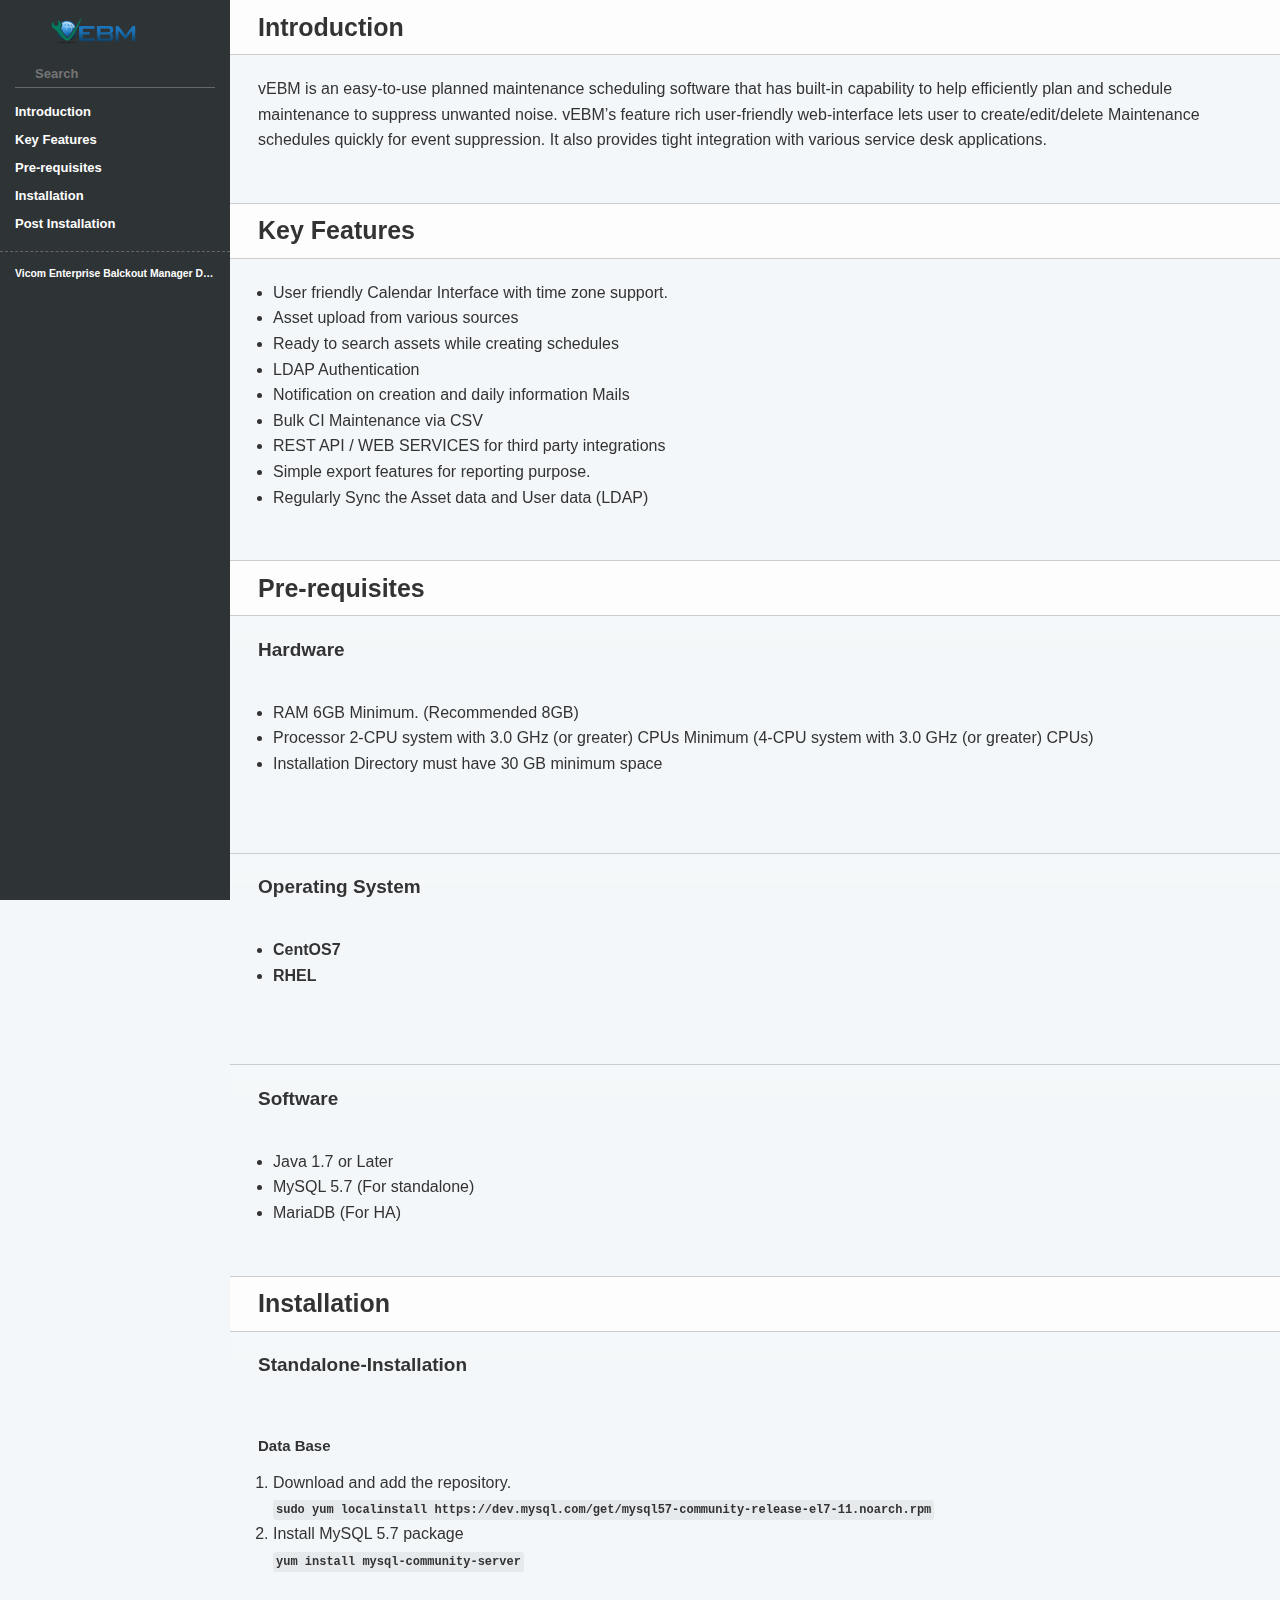
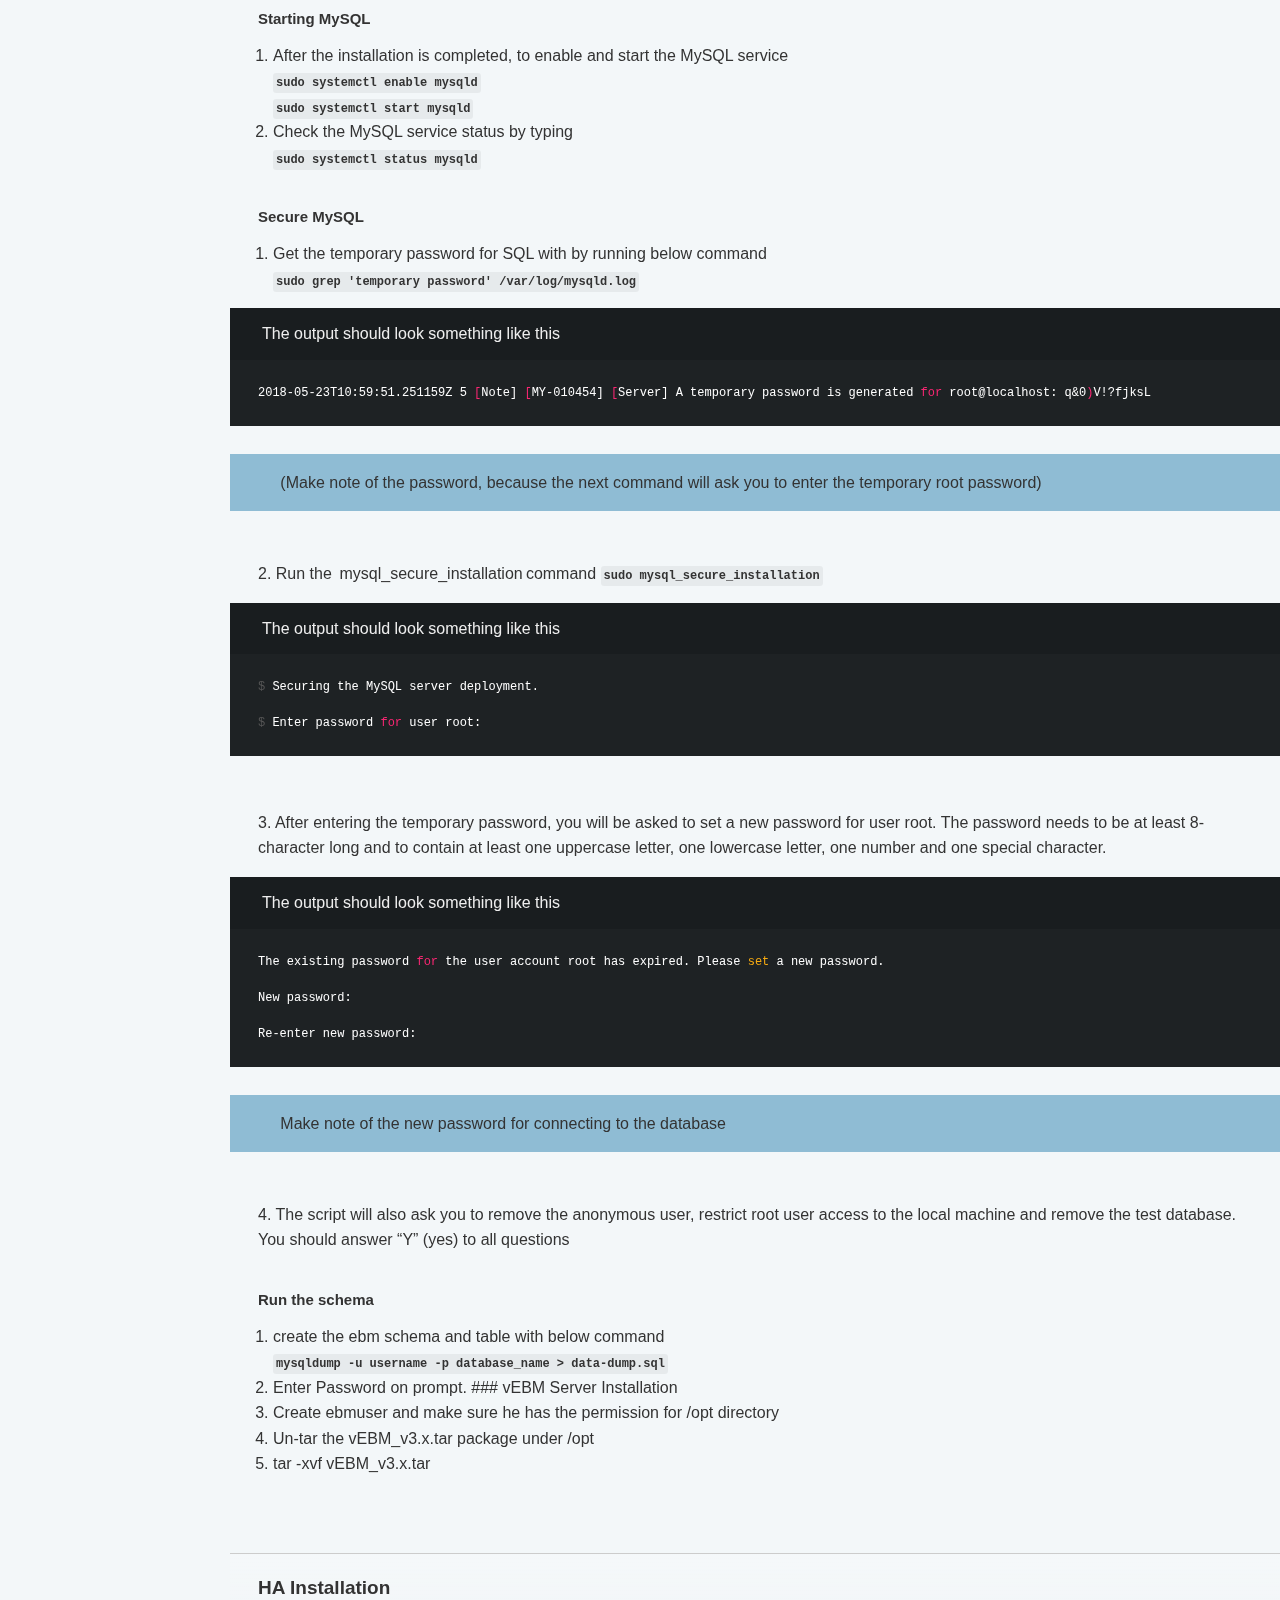
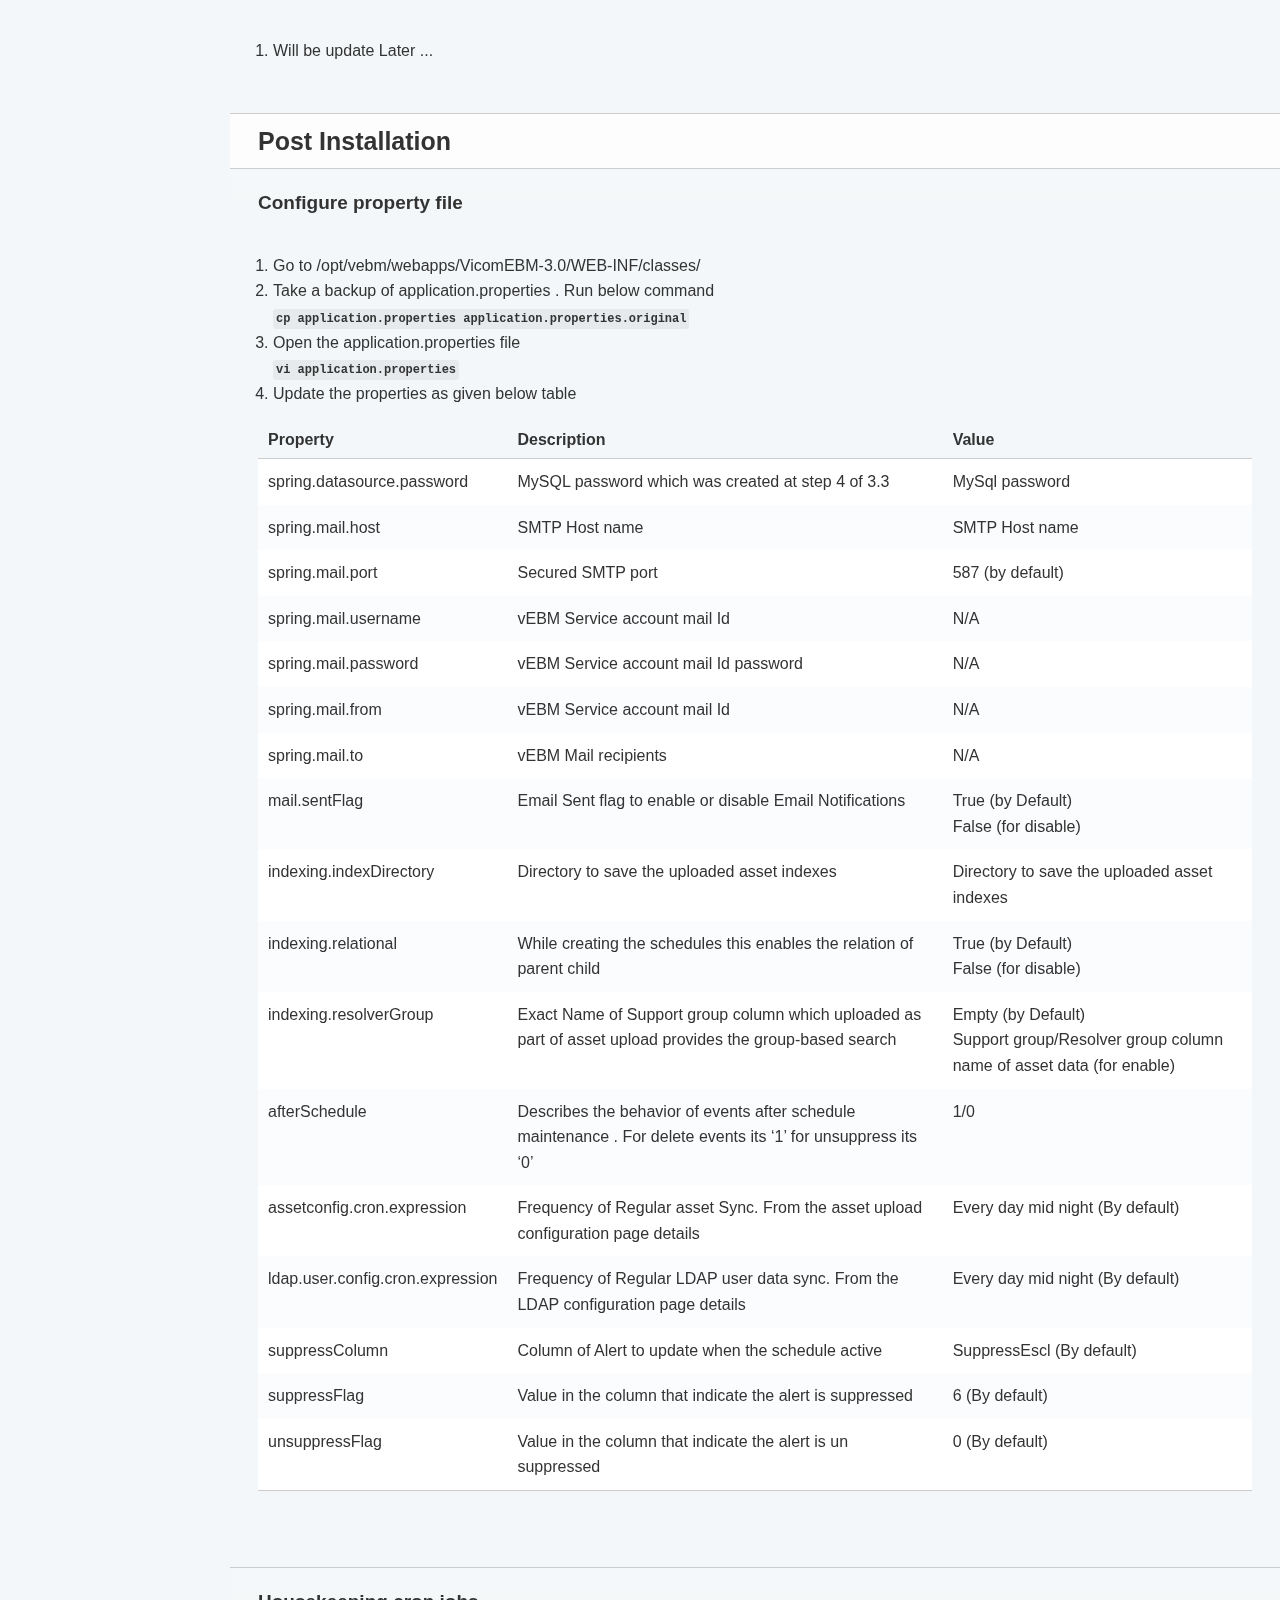
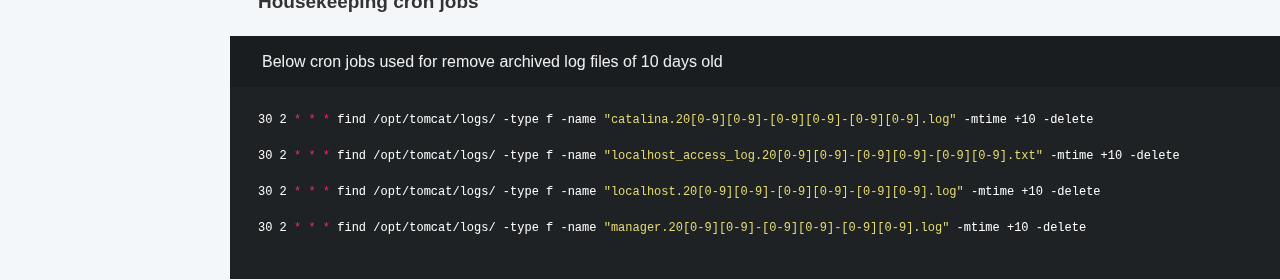
==== commit 7860f196: "publish: Update index.md" ====
--- a/vebm.html
+++ b/vebm.html
@@ -272,9 +272,7 @@
       <div class="dark-box"></div>
       <div class="content">
         <h1 id='introduction'>Introduction</h1>
-<p>vEBM is an easy-to-use planned maintenance scheduling software that has built-in capability to help efficiently plan and schedule maintenance to suppress unwanted noise. vEBM’s feature rich user-friendly web-interface lets user to create/edit/delete Maintenance schedules quickly for event suppression. It also provides tight integration with various service desk applications.</p> 
-
-<p>It provide easy to export schedules with filters to any format like CSV or Excel etc. Fill few more lines of data here Fill few more lines of data here Fill few more lines of data here Fill few more lines of data here Fill few more lines of data here Fill few more lines of data here Fill few more lines of data here Fill few more lines of data here Fill few more lines of data here Fill few more lines of data here Fill few more lines of data here Fill few more lines of data here Fill few more lines of data here .......!</p>
+<p>vEBM is an easy-to-use planned maintenance scheduling software that has built-in capability to help efficiently plan and schedule maintenance to suppress unwanted noise. vEBM’s feature rich user-friendly web-interface lets user to create/edit/delete Maintenance schedules quickly for event suppression. It also provides tight integration with various service desk applications. </p>
 <h1 id='key-features'>Key Features</h1>
 <ul>
 <li>User friendly Calendar Interface with time zone support. </li>
